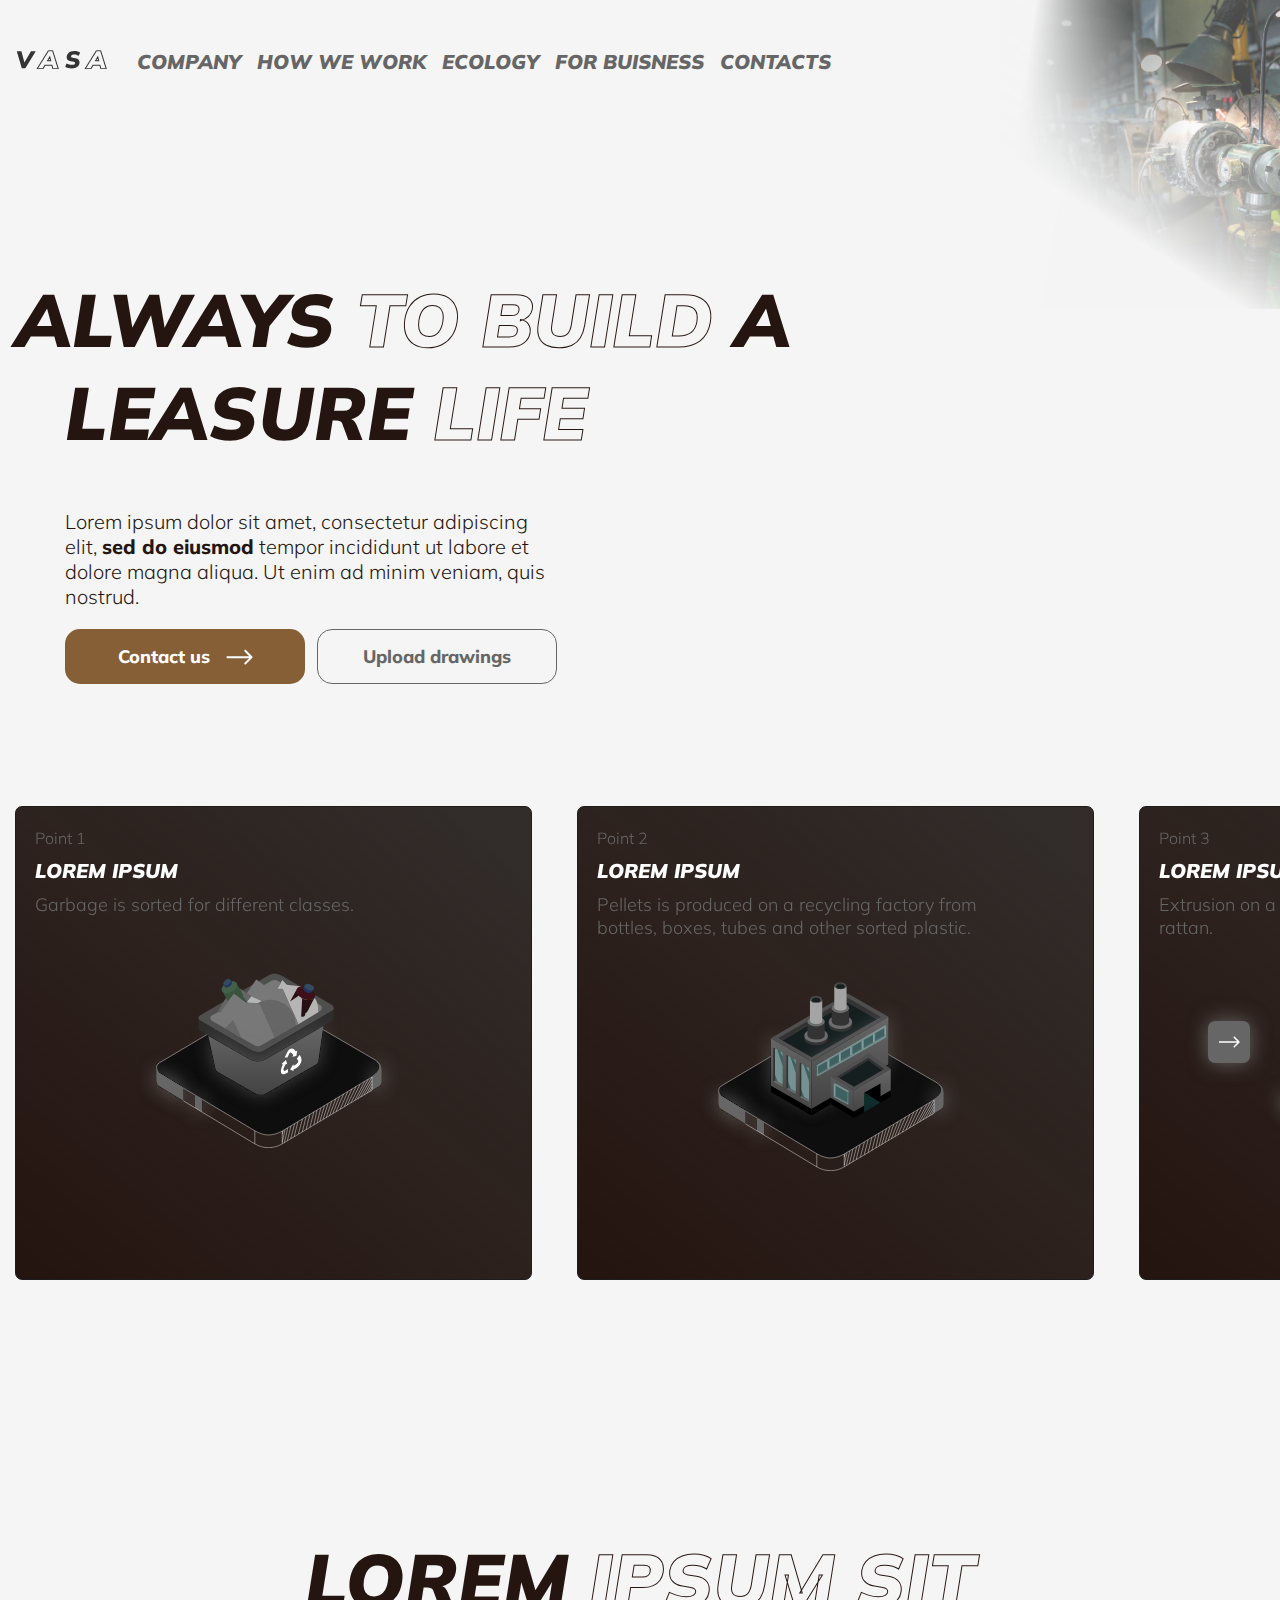
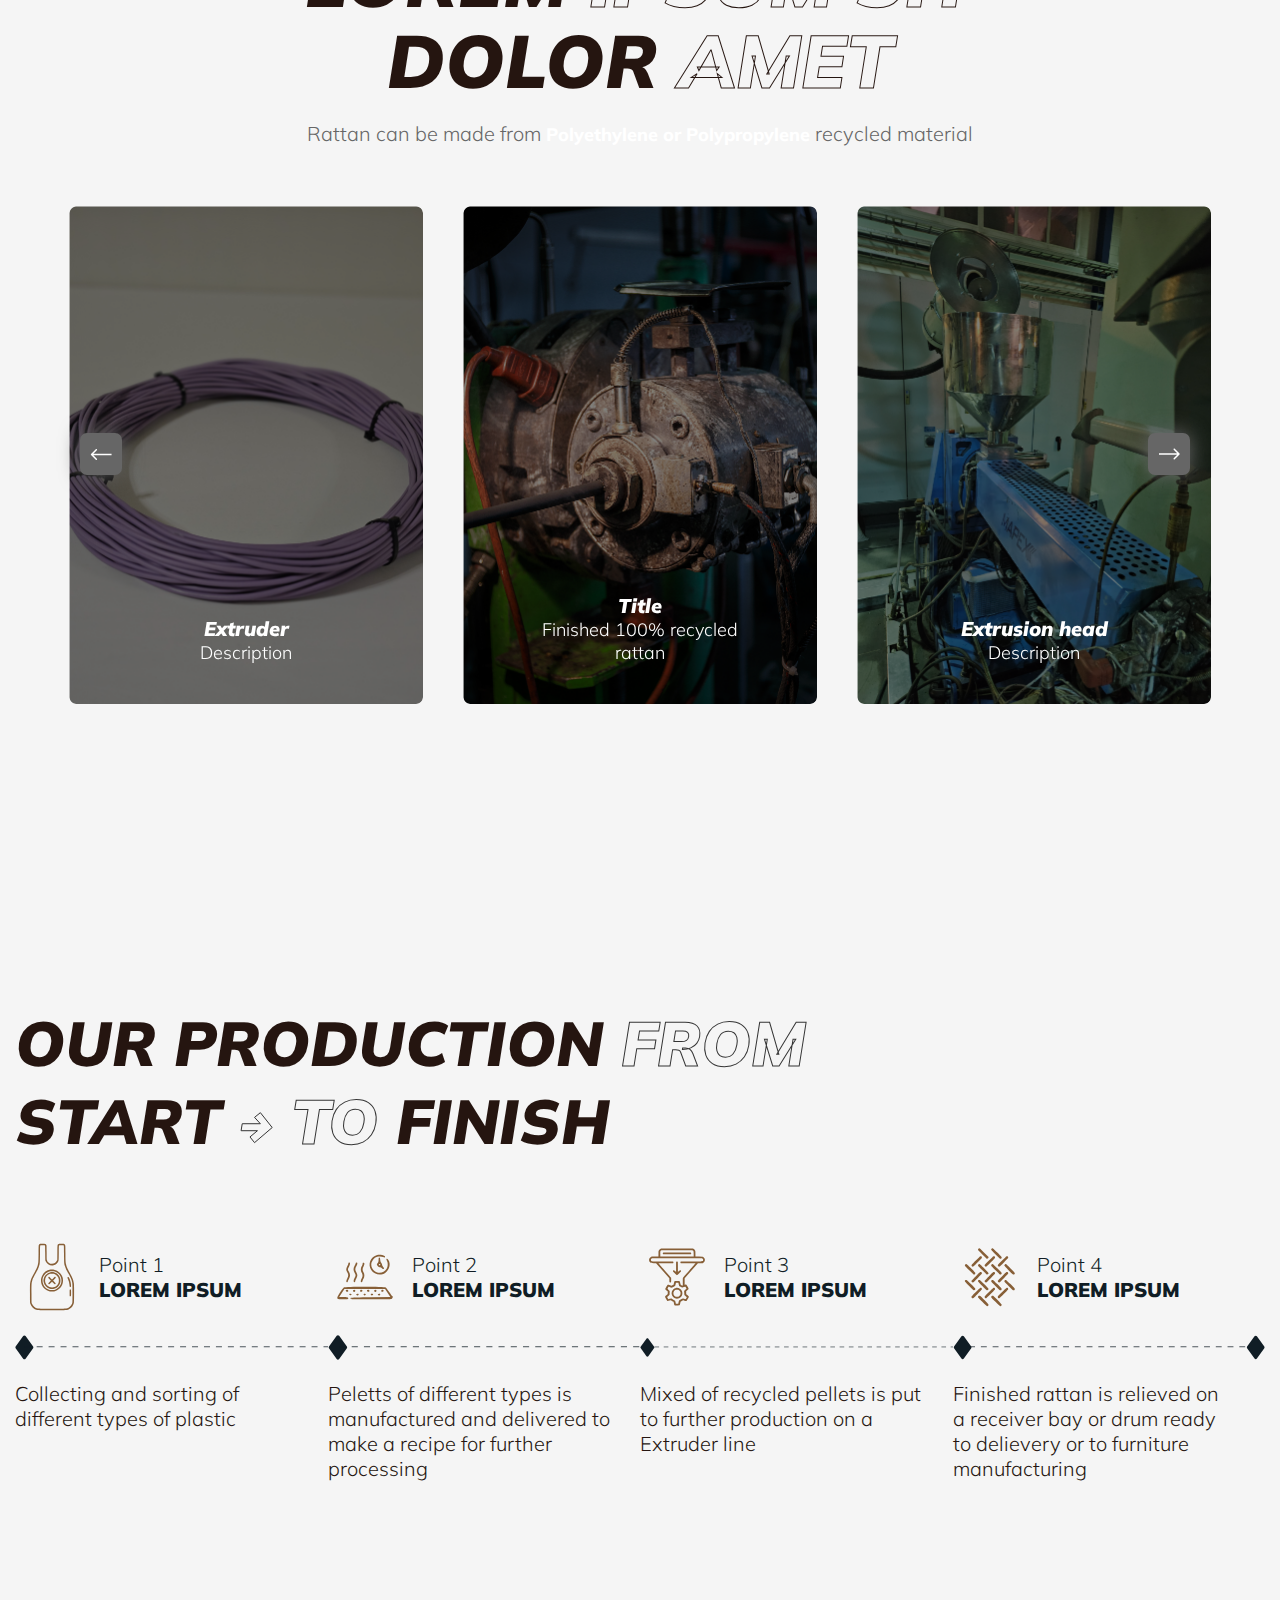
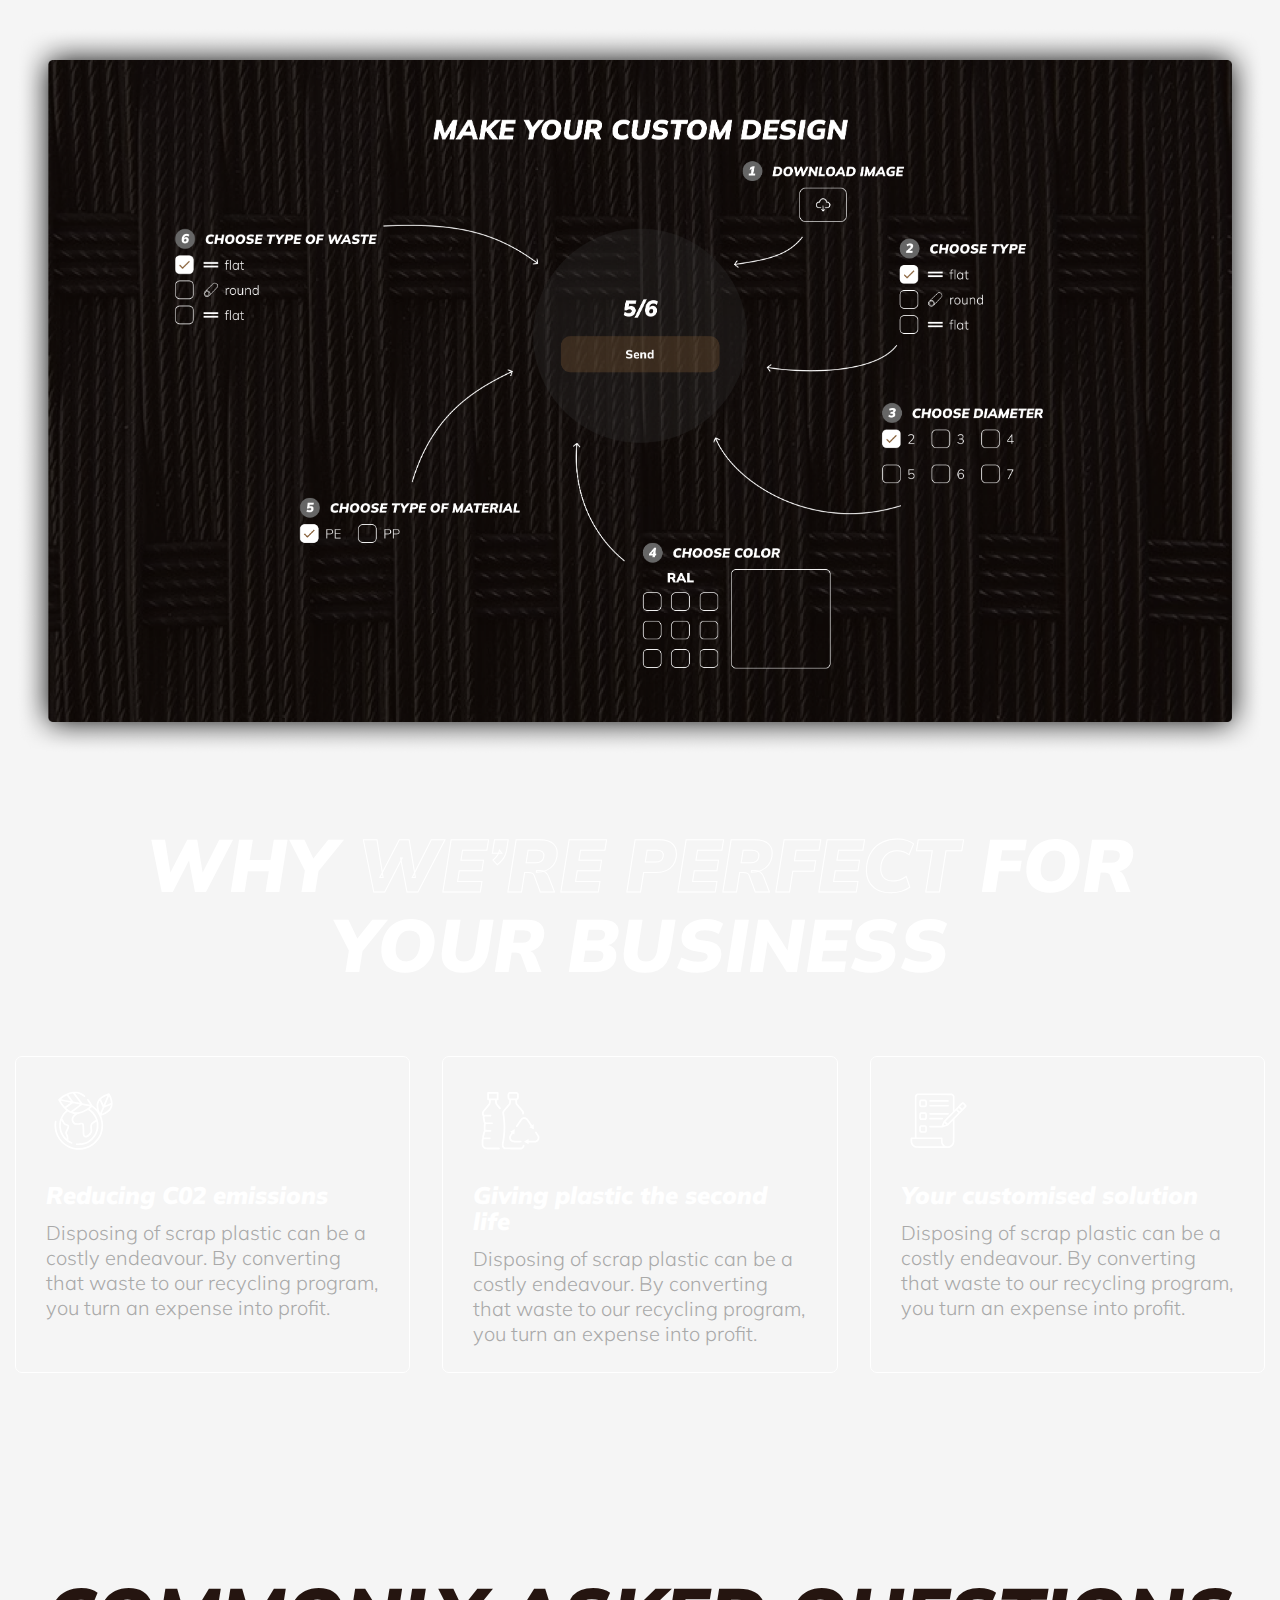
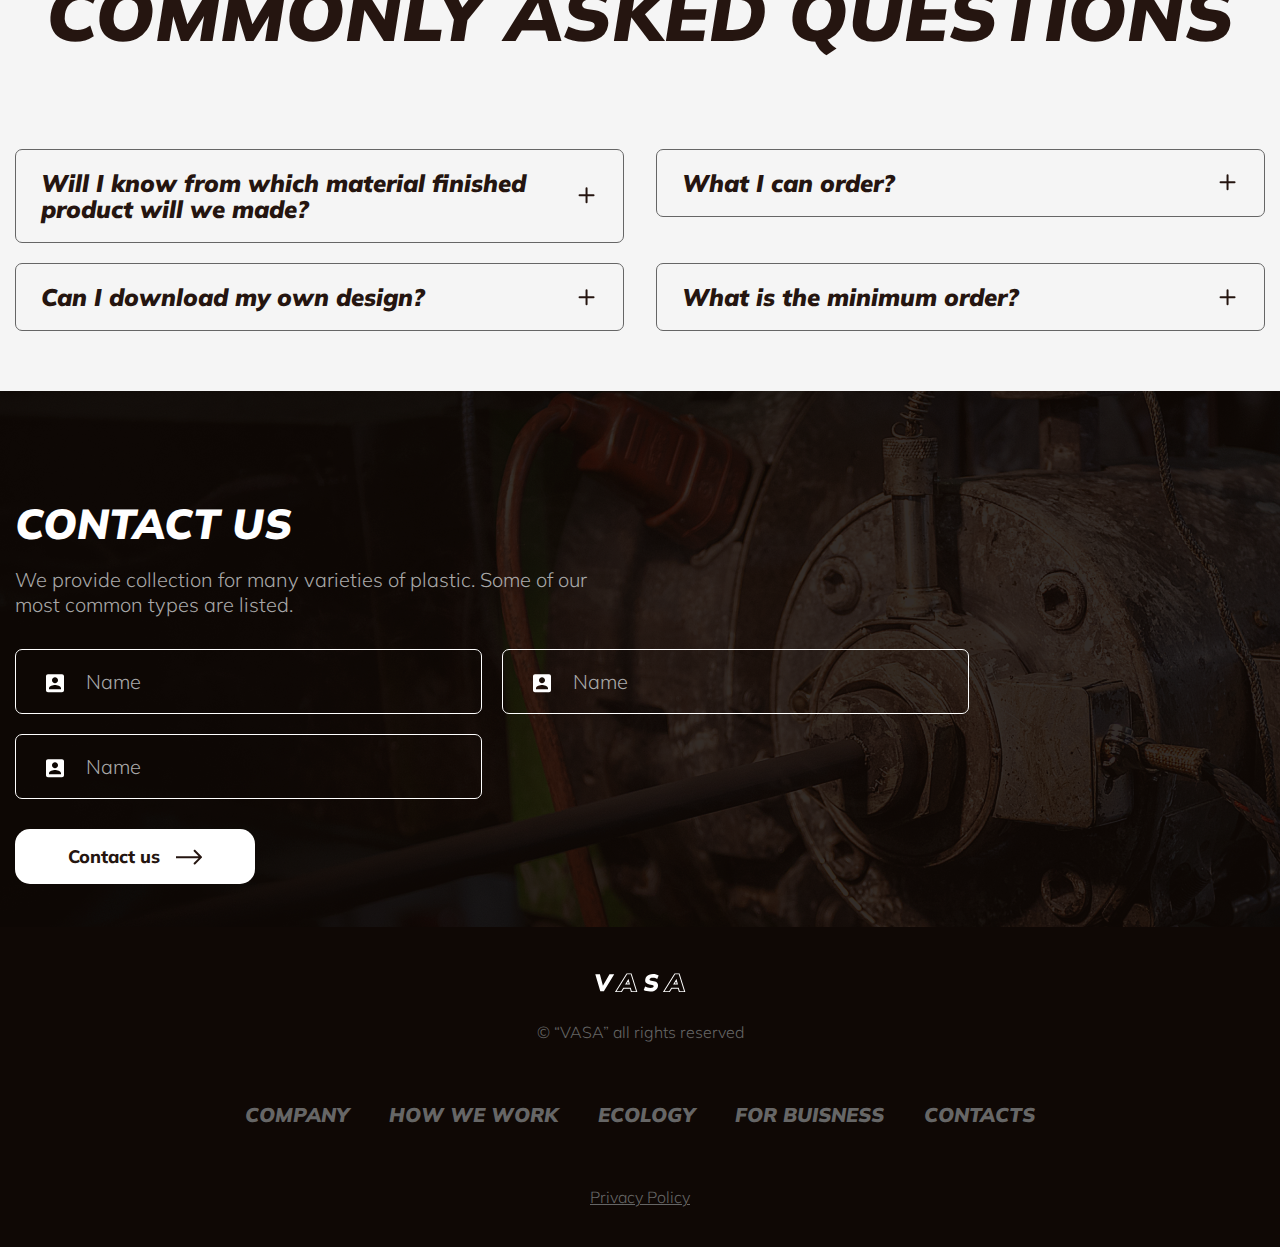
==== index.html @ 39ec39ea "fix text" ====
<!DOCTYPE html>
<html lang="en">
<head>
    <meta charset="UTF-8">
    <meta name="viewport" content="width=device-width, initial-scale=1.0">

    <link rel="stylesheet" href="css/swiper-bundle.min.css">
    <link rel="stylesheet" href="css/style.css">

    <title>VASA</title>
</head>
<body>
    <div class="wrapper">
        
        <header class="header">
            <div class="container">
                <div class="header__inner">
                    <a href="#" class="logo"><img src="img/logoheader.svg" alt="logo" class="logoimg"></a>
                    <nav class="nav">
                        <a href="#company" class="header__link italic__text grey__text">COMPANY</a>
                        <a href="#how-we-work" class="header__link italic__text grey__text">HOW WE WORK</a>
                        <a href="#ecology" class="header__link italic__text grey__text">ECOLOGY</a>
                        <a href="#business" class="header__link italic__text grey__text">FOR BUISNESS</a>
                        <a href="#contacts" class="header__link italic__text grey__text">CONTACTS</a>
                    </nav>
                    <div class="burger-button">
                        <svg width="24px" height="24px" viewBox="0 0 24 24" fill="none" xmlns="http://www.w3.org/2000/svg">
                            <path d="M3 6.00092H21M3 12.0009H21M3 18.0009H21" stroke="#292929" stroke-width="2.5" stroke-linecap="round" stroke-linejoin="round"/>
                        </svg>
                        <svg xmlns="http://www.w3.org/2000/svg"  viewBox="0 0 50 50" width="24px" height="24px">
                            <path d="M 7.71875 6.28125 L 6.28125 7.71875 L 23.5625 25 L 6.28125 42.28125 L 7.71875 43.71875 L 25 26.4375 L 42.28125 43.71875 L 43.71875 42.28125 L 26.4375 25 L 43.71875 7.71875 L 42.28125 6.28125 L 25 23.5625 Z"/>
                        </svg>
                    </div>
                </div>
            </div>
        </header>

        <div class="container">
            <div class="page-up__button hide">
                <button class="small__button_grey small__button_white"><svg width="12" height="22" viewBox="0 0 12 22" fill="none" xmlns="http://www.w3.org/2000/svg">
                    <path d="M6.07818 0.756779C5.78529 0.463886 5.31041 0.463886 5.01752 0.756779L0.244549 5.52975C-0.0483442 5.82264 -0.0483442 6.29752 0.244549 6.59041C0.537443 6.8833 1.01232 6.8833 1.30521 6.59041L5.54785 2.34777L9.79049 6.59041C10.0834 6.8833 10.5583 6.8833 10.8512 6.59041C11.144 6.29752 11.144 5.82264 10.8512 5.52975L6.07818 0.756779ZM6.29785 21.2871L6.29785 1.28711L4.79785 1.28711L4.79785 21.2871L6.29785 21.2871Z" fill="#343434"/>
                    </svg>
                </button>
            </div>
        </div>

        <main class="main">


            <section class="main__screen">
                <div class="container">
                    <div class="main__screen_inner">
                        <h1 class="main__title_h1 main__screen_title">
                            ALWAYS <span class="span__titlebrown">TO BUILD</span> A LEASURE <span class="span__titlebrown">LIFE</span>
                        </h1>
                        <div class="main__description">
                            <p class="medium__text">Lorem ipsum dolor sit amet, consectetur adipiscing elit, <span class="mediumbold__text">sed do eiusmod</span> tempor incididunt ut labore et dolore magna aliqua. Ut enim ad minim veniam, quis nostrud.</p>
                            <div class="main__buttons">
                                <button class="button smallbold__text white__text">Contact us
                                    <svg class="button__img" width="27" height="16" viewBox="0 0 27 16" fill="none" xmlns="http://www.w3.org/2000/svg">
                                        <path d="M26.3175 8.86531C26.708 8.47479 26.708 7.84162 26.3175 7.4511L19.9535 1.08714C19.563 0.696611 18.9298 0.696611 18.5393 1.08714C18.1488 1.47766 18.1488 2.11082 18.5393 2.50135L24.1961 8.1582L18.5393 13.8151C18.1488 14.2056 18.1488 14.8387 18.5393 15.2293C18.9298 15.6198 19.563 15.6198 19.9535 15.2293L26.3175 8.86531ZM0.610352 9.1582H25.6104V7.1582H0.610352V9.1582Z" fill="white"/>
                                    </svg>
                                </button>
                                <button class="stroke__button smallbold__text grey__text">Upload drawings</button>
                            </div>
                        </div>
                        
                    </div>
                </div>
            </section>

            <section class="scroll__block">
                <a name="company"></a>
                <div class="swiper" id="mainCardsSwiper">
                    <div class="swiper-wrapper">
                        <div class="swiper-slide scroll__card">
                            <div class="scroll__card_text">
                                <p class="description grey__text">Point 1</p>
                                <p class="italic__text white__text">LOREM IPSUM</p>
                                <p class="small__text grey__text"><span class="smallbold__text white__text"></span>Garbage is sorted for different classes.</p>
                            </div>
                            <img src="img/card1.svg" alt="Point" class="card__img">
                        </div>
                        <div class="swiper-slide scroll__card">
                            <div class="scroll__card_text">
                                <p class="description grey__text">Point 2</p>
                                <p class="italic__text white__text">LOREM IPSUM</p>
                                <p class="small__text grey__text">Pellets is produced on a recycling factory from bottles, boxes, tubes and other sorted plastic.<span class="smallbold__text white__text"></span> </p>
                            </div>
                            <img src="img/card2.svg" alt="Point" class="card__img">
                        </div>
                        <div class="swiper-slide scroll__card">
                            <div class="scroll__card_text">
                                <p class="description grey__text">Point 3</p>
                                <p class="italic__text white__text">LOREM IPSUM</p>
                                <p class="small__text grey__text">Extrusion on a temperature 200 C is made to get  rattan.<span class="smallbold__text white__text"></span></p>
                            </div>
                            <img src="img/card3.svg" alt="Point" class="card__img">
                            <a href="#" class="card__link smallbold__text white__text mt-20">Lorem ipsum <svg width="21" height="19" viewBox="0 0 21 19" fill="none" xmlns="http://www.w3.org/2000/svg">
                                <path d="M0 1.82336H9.92322C16.2301 1.82336 16.2301 4.37358 16.2301 8.13029V17.1765M16.2301 17.1765L12.6853 13.6317M16.2301 17.1765L19.775 13.6317" stroke="#666666" stroke-width="2"/>
                                </svg>
                            </a>
                        </div>
                        <div class="swiper-slide scroll__card">
                            <div class="scroll__card_text">
                                <p class="description grey__text">Point 4</p>
                                <p class="italic__text white__text">LOREM IPSUM</p>
                                <p class="small__text grey__text">Furniture is made from recycled rattan.<span class="smallbold__text white__text"></span> </p>
                            </div>
                            <img src="img/card4.svg" alt="Point" class="card__img">
                        </div>
                    </div>
                    <div class="swiper-button-prev small__button_grey"></div>
                    <div class="swiper-button-next small__button_grey"></div>
                </div>
                    <!-- <div class="scroll__block_inner">
                        <button class="small__button_grey"><svg width="21" height="12" viewBox="0 0 21 12" fill="none" xmlns="http://www.w3.org/2000/svg">
                            <path d="M20.5303 6.53033C20.8232 6.23744 20.8232 5.76256 20.5303 5.46967L15.7574 0.696699C15.4645 0.403806 14.9896 0.403806 14.6967 0.696699C14.4038 0.989593 14.4038 1.46447 14.6967 1.75736L18.9393 6L14.6967 10.2426C14.4038 10.5355 14.4038 11.0104 14.6967 11.3033C14.9896 11.5962 15.4645 11.5962 15.7574 11.3033L20.5303 6.53033ZM0 6.75L20 6.75L20 5.25L0 5.25L0 6.75Z" fill="white"/>
                            </svg>
                        </button>
                    </div> -->
            </section>

            <section class="swiper__block">
                <div class="container">
                    <div class="swiper__inner">
                        <div class="swiper__text_wrapper">
                            <h3 class="main__title swiper__title text__center">LOREM <span class="span__titlebrown">IPSUM SIT</span> DOLOR <span class="span__titlebrown">AMET</span></h3>
                            <p class="medium__text grey__text swiper__desc text__center mt-20">Rattan can be made from <span class="smallbold__text white__text">Polyethylene or Polypropylene</span> recycled material</p>
                        </div>
                        <div class="swiper swiper__cards_wrapper" id="mainLoopSwiper">
                            <div class="swiper-wrapper">
                                <div class="swiper-slide swiper__card">
                                    <div class="swiper__card_text text__center">
                                        <p class="italic__text white__text">Extrusion head</p>
                                        <p class="small__text white__text">Description</p>
                                    </div>
                                    <img src="img/swipercard1.png" alt="Image" class="swiper__img">
                                </div>
                                <div class="swiper-slide swiper__card">
                                    <div class="swiper__card_text text__center">
                                        <p class="italic__text white__text">Extruder</p>
                                        <p class="small__text white__text">Description</p>
                                    </div>
                                    <img src="img/swipercard2.png" alt="Image" class="swiper__img">
                                </div>
                                <div class="swiper-slide swiper__card">
                                    <div class="swiper__card_text text__center">
                                        <p class="italic__text white__text">Title</p>
                                        <p class="small__text white__text">Finished 100% recycled rattan</p>
                                    </div>
                                    <img src="img/swipercard3.png" alt="Image" class="swiper__img">
                                </div>
                                <div class="swiper-slide swiper__card">
                                    <div class="swiper__card_text text__center">
                                        <p class="italic__text white__text">Extrusion head</p>
                                        <p class="small__text white__text">Description</p>
                                    </div>
                                    <img src="img/swipercard1.png" alt="Image" class="swiper__img">
                                </div>
                                <div class="swiper-slide swiper__card">
                                    <div class="swiper__card_text text__center">
                                        <p class="italic__text white__text">Extruder</p>
                                        <p class="small__text white__text">Description</p>
                                    </div>
                                    <img src="img/swipercard2.png" alt="Image" class="swiper__img">
                                </div>
                                <div class="swiper-slide swiper__card">
                                    <div class="swiper__card_text text__center">
                                        <p class="italic__text white__text">Title</p>
                                        <p class="small__text white__text">Finished 100% recycled rattan</p>
                                    </div>
                                    <img src="img/swipercard3.png" alt="Image" class="swiper__img">
                                </div>
                            </div>
                            <div class="swiper-button-prev small__button_grey"></div>
                            <div class="swiper-button-next small__button_grey"></div>
                        </div>
                    </div>
                </div>
            </section>

            <section class="steps__block">
                <a name="how-we-work"></a>
                <div class="container">
                    <div class="steps__inner">
                        <h2 class="title">OUR PRODUCTION <span class="span__titleblack">FROM</span> START <span class="span__titleblack"><svg width="33" height="33" viewBox="0 0 33 33" fill="none" xmlns="http://www.w3.org/2000/svg">
                            <path d="M1.08301 19.7143L2.22583 12.7309H20.3828L14.5421 6.38231L20.3828 1.68433L32.1911 16.54L14.5421 31.6497L9.97109 25.9359L17.4624 19.7143H1.08301Z" stroke="#343434"/>
                            </svg> TO
                        </span> FINISH</h2>
                        <div class="steps__items mt-80">
                            <div class="step__item">
                                <div class="step__text_wrapper">
                                    <svg width="74" height="74" viewBox="0 0 74 74" fill="none" xmlns="http://www.w3.org/2000/svg">
                                        <path fill-rule="evenodd" clip-rule="evenodd" d="M24.7463 3.99784C24.4855 4.12647 24.1277 4.43389 23.9514 4.68104C23.6317 5.12938 23.6306 5.15265 23.5459 13.5133C23.4544 22.54 23.4323 22.8271 22.6057 25.6918C22.0835 27.5021 21.3512 29.0856 19.3925 32.6405C16.4804 37.9251 15.9691 39.1179 15.2928 42.2028C14.9646 43.7 14.9601 43.8466 14.9595 53.1149C14.959 61.827 14.9783 62.5725 15.2249 63.3766C16.2399 66.6871 18.9155 69.2624 22.126 70.0191C23.4954 70.3419 50.4827 70.3471 51.8494 70.0249C55.3565 69.1979 58.2332 66.1998 58.8991 62.6774C59.2055 61.0569 59.2061 45.9053 58.8998 43.6046C58.4241 40.0309 57.7719 38.3526 54.7033 32.8083C52.2076 28.2987 51.6713 27.0595 51.045 24.3532C50.5361 22.155 50.4414 20.3362 50.4414 12.7611C50.4414 4.6965 50.4544 4.81849 49.5203 4.15206C49.1019 3.85374 48.8832 3.82643 46.5753 3.78437C44.2427 3.74173 44.0465 3.75893 43.5272 4.05088C42.3842 4.69318 42.4289 4.37088 42.3476 12.5774L42.2754 19.8795L41.8022 20.8404C40.8487 22.7765 39.1152 23.8702 37 23.8702C34.5331 23.8702 32.4944 22.3001 31.8583 19.9109C31.6983 19.3098 31.6554 17.7126 31.6541 12.3045C31.6523 5.60142 31.646 5.44763 31.3462 4.91431C30.7799 3.90679 30.2916 3.75705 27.5858 3.76081C25.7039 3.76341 25.1239 3.81183 24.7463 3.99784ZM25.3567 5.40774C25.0861 5.60561 25.0731 5.91736 24.9928 14.188C24.9003 23.694 24.906 23.6301 23.8348 26.8513C23.1672 28.8585 22.8077 29.6079 20.5895 33.6171C18.3539 37.6574 17.974 38.4513 17.3611 40.3648C16.519 42.9934 16.4605 43.9148 16.5085 53.7653C16.5516 62.6015 16.5537 62.659 16.8796 63.5212C17.8614 66.118 20.0654 68.0126 22.7637 68.5792C24.2689 68.8951 49.731 68.8951 51.2363 68.5792C53.9346 68.0126 56.1385 66.118 57.1203 63.5212C57.4462 62.659 57.4484 62.6015 57.4915 53.7653C57.5395 43.9148 57.4809 42.9934 56.6389 40.3648C56.0259 38.4513 55.6461 37.6574 53.4105 33.6171C51.1922 29.6079 50.8328 28.8585 50.1652 26.8513C49.0939 23.6301 49.0997 23.694 49.0072 14.188C48.9268 5.91736 48.9138 5.60561 48.6433 5.40774C48.2423 5.11492 44.5467 5.11492 44.1458 5.40774C43.8762 5.60488 43.8623 5.89973 43.7906 12.9595C43.724 19.526 43.689 20.3747 43.4613 20.9505C42.6195 23.0789 40.8502 24.6444 38.6342 25.2215C35.3538 26.076 31.8308 24.2173 30.5387 20.9505C30.3109 20.3747 30.276 19.526 30.2093 12.9595C30.1376 5.89973 30.1238 5.60488 29.8542 5.40774C29.4533 5.11492 25.7576 5.11492 25.3567 5.40774ZM35.4791 29.6175C31.7297 30.2171 28.5922 32.5536 27.0213 35.9157C26.2532 37.5597 25.9783 38.8063 25.9854 40.613C26.0045 45.4027 28.9007 49.4362 33.4935 51.0692C34.7012 51.4986 34.8634 51.5196 37 51.5223C39.1484 51.5249 39.2921 51.5066 40.5065 51.072C45.1147 49.4231 47.9903 45.4147 48.0094 40.613C48.017 38.7103 47.734 37.4677 46.9066 35.7712C45.4906 32.8681 42.9844 30.7847 39.8697 29.9215C38.6778 29.5913 36.5599 29.4446 35.4791 29.6175ZM35.1919 31.2113C30.8318 32.1489 27.7617 35.7031 27.5073 40.1071C27.4118 41.7617 27.7011 43.1778 28.4527 44.7321C29.4474 46.7895 30.9453 48.2584 33.0254 49.2163C34.4283 49.8625 35.4013 50.0719 37 50.0719C38.5986 50.0719 39.5716 49.8625 40.9746 49.2163C43.0567 48.2575 44.6 46.7185 45.6217 44.5825C47.6941 40.2496 46.0552 34.9353 41.8648 32.4005C40.4903 31.5692 39.16 31.1963 37.3613 31.1382C36.4869 31.1099 35.5106 31.1428 35.1919 31.2113ZM34.8447 32.382C30.5133 33.5163 27.7374 37.9803 28.6848 42.2881C29.3747 45.4245 31.661 47.8731 34.7597 48.794C35.9242 49.14 38.0757 49.14 39.2402 48.794C42.0951 47.9456 44.1989 45.8664 45.1783 42.9255C45.5905 41.6877 45.5552 39.4011 45.1024 38.0186C43.6961 33.7244 39.185 31.2454 34.8447 32.382ZM35.0488 33.8709C31.9845 34.884 30.0625 37.4869 30.0625 40.6239C30.0625 46.7129 37.5004 49.8531 41.8301 45.5922C45.3312 42.1464 44.3679 36.3994 39.9351 34.2878C38.8696 33.7802 38.7179 33.7483 37.2168 33.7151C36.1949 33.6924 35.4204 33.748 35.0488 33.8709ZM33.4672 37.1764C33.3435 37.3531 33.2422 37.5895 33.2422 37.7017C33.2422 37.814 33.8395 38.5149 34.5695 39.2594L35.8969 40.613L34.5695 41.9665C33.8395 42.711 33.2422 43.4264 33.2422 43.5563C33.2422 43.8614 33.7515 44.3708 34.0566 44.3708C34.1865 44.3708 34.902 43.7734 35.6464 43.0434L37 41.716L38.3535 43.0434C39.098 43.7734 39.8134 44.3708 39.9434 44.3708C40.0733 44.3708 40.3097 44.2407 40.4687 44.0817C40.6277 43.9227 40.7578 43.6863 40.7578 43.5563C40.7578 43.4264 40.1604 42.711 39.4304 41.9665L38.103 40.613L39.4304 39.2594C40.1604 38.5149 40.7578 37.814 40.7578 37.7017C40.7578 37.3424 40.318 36.8551 39.9935 36.8551C39.7903 36.8551 39.206 37.3265 38.3396 38.1892L37 39.5232L35.6603 38.1892C34.241 36.7758 33.8683 36.6037 33.4672 37.1764ZM52.6105 37.2152C52.3664 37.5091 52.4817 38.0146 53.1193 39.4441C53.8827 41.1565 54.3202 42.8632 54.5118 44.8766C54.6026 45.8305 54.74 46.6924 54.8171 46.7917C54.9954 47.0216 55.6775 47.0261 55.9047 46.7989C56.3264 46.3771 55.9612 42.9479 55.2554 40.7024C54.8177 39.3101 54.0459 37.5896 53.7068 37.2506C53.3989 36.9427 52.8512 36.9251 52.6105 37.2152ZM54.8857 49.5855C54.6571 49.7186 54.6328 50.035 54.6328 52.8764C54.6328 56.2388 54.6594 56.3669 55.3555 56.3669C56.0517 56.3669 56.0781 56.2388 56.0781 52.8743C56.0781 49.9121 56.0618 49.7199 55.7986 49.579C55.4523 49.3937 55.2122 49.3954 54.8857 49.5855Z" fill="#875F37"/>
                                    </svg>
                                    <div class="row__text_wrapper">
                                        <p class="medium__text black__text">Point 1</p>
                                        <p class="italic__text black__text">LOREM IPSUM</p>
                                    </div>
                                </div>
                                <img src="img/step1.svg" class="step__svg">
                                <p class="medium__text">Collecting and sorting of different types of plastic</p> 
                            </div>
                            <div class="step__item">
                                <div class="step__text_wrapper">
                                    <svg width="74" height="74" viewBox="0 0 74 74" fill="none" xmlns="http://www.w3.org/2000/svg">
                                        <path fill-rule="evenodd" clip-rule="evenodd" d="M49.1458 14.9835C42.4546 16.7791 39.5283 24.2207 43.2227 30.0457C45.5279 33.6809 50.1595 35.4086 54.4794 34.2459C58.7089 33.1069 62.2391 27.5927 61.576 23.1604C61.2545 21.0091 59.9279 18.6853 59.0219 18.6853C58.1881 18.6853 58.1946 19.2589 59.0461 20.9062C60.1224 22.9875 59.9279 26.5877 58.6177 28.8229C54.3436 36.1162 43.2594 32.8424 43.2409 24.2812C43.237 22.4874 45.2474 18.9944 46.9452 17.8454C48.9306 16.5024 52.7344 16.1454 54.9959 17.0903C55.8604 17.4517 56.6808 17.6341 56.8187 17.4957C58.5391 15.7754 52.979 13.9548 49.1458 14.9835ZM50.8839 17.6678C50.7201 17.8312 50.5865 18.9049 50.5865 20.0542C50.5865 21.5671 50.3479 22.3819 49.722 23.0078C49.2465 23.4833 48.8575 24.1727 48.8575 24.5401C48.8575 25.5965 50.9544 27.4479 51.8777 27.2067C52.3752 27.0766 53.062 27.393 53.6577 28.0271C54.1911 28.5946 54.874 29.0593 55.1749 29.0593C56.2741 29.0593 56.2728 28.0962 55.1723 26.9473C54.5351 26.2825 54.0445 25.2706 54.0445 24.6218C54.0445 23.9903 53.668 23.1228 53.2077 22.6944C52.6518 22.1762 52.3255 21.2032 52.2351 19.7936C52.1085 17.8122 51.5764 16.9753 50.8839 17.6678ZM20.329 23.4171C20.329 23.8801 19.8427 25.1734 19.2484 26.2912C17.8937 28.8393 17.8911 30.1162 19.2372 32.3012C20.597 34.5091 20.5957 35.8603 19.2311 38.427C18.0709 40.609 17.9724 42.2429 19.0011 42.2429C19.3405 42.2429 19.7498 41.7566 19.9106 41.1623C20.071 40.568 20.6195 39.4009 21.1287 38.5688C22.3744 36.5333 22.3148 34.0583 20.9662 31.8689C19.6314 29.7021 19.6314 28.8488 20.9662 26.6819C22.3117 24.4969 22.4181 22.5756 21.1935 22.5756C20.6251 22.5756 20.329 22.8639 20.329 23.4171ZM27.6751 23.332C27.6738 23.7478 27.1936 24.8665 26.6079 25.8174C25.2026 28.0988 25.1949 30.4762 26.5854 32.7334C27.937 34.928 27.9349 35.6762 26.5694 38.006C25.3777 40.0393 25.2774 42.2429 26.3762 42.2429C26.7306 42.2429 27.1201 41.7566 27.2424 41.1623C27.3643 40.568 27.9012 39.2626 28.4354 38.2619C29.6777 35.9334 29.6578 34.848 28.3256 32.3427C26.9783 29.8088 26.9809 28.4511 28.3369 26.2497C29.6639 24.0953 29.7486 22.5756 28.5418 22.5756C28.0075 22.5756 27.6764 22.8643 27.6751 23.332ZM34.8963 22.8487C34.7299 23.0156 34.5933 23.4975 34.5933 23.9198C34.5933 24.3417 34.1813 25.3856 33.6782 26.2384C32.5206 28.2 32.5301 30.7944 33.702 32.6898C34.7584 34.3993 34.8496 36.4789 33.9298 37.8824C32.904 39.448 32.4446 41.4342 32.9831 41.9728C33.5563 42.5459 34.5933 41.8137 34.5933 40.8364C34.5933 40.4772 34.9944 39.5349 35.4846 38.7413C36.6564 36.8459 36.6659 34.2515 35.5083 32.2899C34.3741 30.3673 34.3439 28.3932 35.4219 26.6253C36.5246 24.8168 36.7476 22.8487 35.8688 22.6767C35.5006 22.6045 35.0631 22.6819 34.8963 22.8487ZM50.8329 24.2557C50.5385 24.7316 51.6403 25.7003 52.0311 25.3095C52.1876 25.1531 52.3155 24.7658 52.3155 24.4485C52.3155 23.8049 51.2012 23.6596 50.8329 24.2557ZM15.761 47.391C14.6683 48.1565 9.09052 56.805 9.09052 57.7339C9.09052 58.9027 10.5995 59.3168 14.8619 59.3168C19.3145 59.3168 20.329 59.1093 20.329 58.1981C20.329 57.4218 19.1589 57.1793 14.7763 57.0479L11.1688 56.9394L13.796 52.9411L16.4228 48.9428H36.7545H57.0863L59.7118 52.9411L62.3377 56.9394L42.6655 57.1556C31.8463 57.2744 22.8564 57.5091 22.6887 57.6773C22.521 57.8454 22.4985 58.2829 22.6394 58.6498C22.865 59.2377 25.2696 59.3168 42.9124 59.3168C60.3299 59.3168 63.0543 59.2295 63.8899 58.6438C64.7518 58.0404 65.3427 55.9362 64.505 56.4536C64.3152 56.5712 62.916 54.7194 61.3962 52.339C59.8764 49.9586 58.2382 47.7342 57.7554 47.3962C56.4573 46.4868 17.0586 46.482 15.761 47.391ZM18.2758 50.0935C17.423 50.4375 17.6456 51.4494 18.6437 51.7663C19.7278 52.1103 20.5464 51.4295 20.1838 50.4846C19.9244 49.809 19.299 49.6807 18.2758 50.0935ZM25.1806 50.3156C24.5996 50.8966 25.2376 51.9686 26.1644 51.9686C27.0911 51.9686 27.7291 50.8966 27.1482 50.3156C26.8685 50.036 26.4259 49.8073 26.1644 49.8073C25.9029 49.8073 25.4603 50.036 25.1806 50.3156ZM32.145 50.4846C31.7823 51.4295 32.601 52.1103 33.6851 51.7663C34.7545 51.4269 34.8846 50.444 33.9094 50.0697C32.8366 49.6577 32.4251 49.7546 32.145 50.4846ZM39.4561 50.0935C38.6033 50.4375 38.8259 51.4494 39.8239 51.7663C40.908 52.1103 41.7267 51.4295 41.364 50.4846C41.1047 49.809 40.4792 49.6807 39.4561 50.0935ZM46.3608 50.3156C45.7799 50.8966 46.4179 51.9686 47.3446 51.9686C48.2714 51.9686 48.9094 50.8966 48.3284 50.3156C48.0488 50.036 47.6062 49.8073 47.3446 49.8073C47.0831 49.8073 46.6405 50.036 46.3608 50.3156ZM53.3253 50.4846C52.9626 51.4295 53.7813 52.1103 54.8654 51.7663C55.9347 51.4269 56.0649 50.444 55.0897 50.0697C54.0169 49.6577 53.6054 49.7546 53.3253 50.4846ZM21.2696 54.4216C21.3681 54.9329 21.7995 55.2104 22.4963 55.2104C24.0343 55.2104 23.9011 53.9513 22.3442 53.7732C21.3526 53.6595 21.1468 53.784 21.2696 54.4216ZM28.3023 54.1674C28.1428 54.4259 28.2076 54.8331 28.4471 55.0725C29.0855 55.711 30.4545 55.3185 30.6218 54.4492C30.7281 53.896 30.4791 53.6976 29.6794 53.6976C29.0816 53.6976 28.4622 53.9089 28.3023 54.1674ZM35.6657 54.1428C35.498 54.4147 35.5559 54.8331 35.7954 55.0725C36.4096 55.6868 37.8351 55.3258 37.8351 54.556C37.8351 53.7788 36.0958 53.4477 35.6657 54.1428ZM42.806 54.5621C42.806 55.3129 43.0269 55.4585 43.9947 55.347C44.7023 55.2658 45.1834 54.9481 45.1834 54.5621C45.1834 54.1761 44.7023 53.8584 43.9947 53.7771C43.0269 53.6656 42.806 53.8112 42.806 54.5621ZM49.9148 54.1674C49.7553 54.4259 49.8201 54.8331 50.0596 55.0725C50.698 55.711 52.067 55.3185 52.2343 54.4492C52.3406 53.896 52.0916 53.6976 51.292 53.6976C50.6942 53.6976 50.0747 53.9089 49.9148 54.1674ZM9.15881 57.5878C9.15881 58.1821 9.25693 58.4255 9.37666 58.1281C9.49683 57.8312 9.49683 57.3449 9.37666 57.0475C9.25693 56.7505 9.15881 56.9935 9.15881 57.5878Z" fill="#875F37"/>
                                    </svg>                                        
                                    <div class="row__text_wrapper">
                                        <p class="medium__text black__text">Point 2</p>
                                        <p class="italic__text black__text">LOREM IPSUM</p>
                                    </div>
                                </div>
                                <img src="img/step2.svg" class="step__svg">
                                <p class="medium__text">Peletts of different types is manufactured and delivered to make a recipe for further processing</p> 
                            </div>
                            <div class="step__item">
                                <div class="step__text_wrapper">
                                    <svg width="74" height="74" viewBox="0 0 74 74" fill="none" xmlns="http://www.w3.org/2000/svg">
                                        <path fill-rule="evenodd" clip-rule="evenodd" d="M20.5319 8.71992C19.857 9.0247 19.1997 9.66383 18.8122 10.392C18.5064 10.9666 18.5033 10.9961 18.4654 13.7752L18.4272 16.5788L15.0452 16.6156C11.7691 16.6512 11.644 16.661 11.0511 16.9289C9.76858 17.5085 8.9712 18.8483 9.08261 20.2366C9.15263 21.1087 9.46449 21.7468 10.1025 22.3231C10.9442 23.0838 11.1676 23.1375 13.7477 23.2023L16.0643 23.2604L22.6899 30.738L29.3155 38.2156L29.3582 40.1101C29.3992 41.9364 29.4106 42.0124 29.6744 42.2258C30.024 42.5085 30.5164 42.5085 30.866 42.2257C31.1318 42.0108 31.1407 41.9462 31.1757 39.994C31.1956 38.8884 31.1688 37.8676 31.1161 37.7255C31.0636 37.5835 28.2042 34.3005 24.7618 30.4301C21.3196 26.5596 18.4857 23.35 18.4645 23.2978C18.4432 23.2454 21.7077 23.2025 25.7189 23.2025H33.0121L33.2642 22.9342C33.5991 22.5777 33.5919 22.0386 33.248 21.7155L32.9796 21.4635L22.5533 21.4633C12.856 21.4631 12.099 21.449 11.7293 21.2604C11.1521 20.9661 10.871 20.5243 10.871 19.912C10.871 19.3096 11.1154 18.8803 11.6404 18.5601C12.0047 18.3381 12.4351 18.3341 36.969 18.3338C58.4287 18.3334 61.983 18.3567 62.3265 18.5003C63.1253 18.834 63.4418 19.9557 62.9599 20.7459C62.5039 21.494 62.9961 21.4635 51.382 21.4635H40.8368L40.5966 21.769C40.4644 21.937 40.3563 22.1907 40.3563 22.333C40.3563 22.4752 40.4644 22.729 40.5966 22.897L40.8368 23.2025H48.1901C52.2344 23.2025 55.5433 23.2304 55.5433 23.2645C55.5433 23.2987 52.7204 26.5201 49.2701 30.4233C45.8199 34.3265 42.9506 37.6408 42.8939 37.7884C42.8372 37.936 42.7908 39.7433 42.7908 41.8045V45.5521L42.5135 45.6218C42.2621 45.6849 41.8644 45.5008 40.7334 44.7977C40.654 44.7483 40.4265 43.9774 40.2281 43.0848C39.7204 40.8007 39.9235 40.94 37.1027 40.94C35.097 40.94 34.7871 40.9648 34.5713 41.1429C34.3857 41.2959 34.233 41.7524 33.9498 43.0004L33.5742 44.655L32.9374 44.95C32.5872 45.1122 32.1365 45.3701 31.9358 45.5232L31.5709 45.8015L30.027 45.2837C28.3436 44.7191 27.8679 44.6595 27.5116 44.9687C27.1064 45.3203 25.2851 48.6228 25.2851 49.0059C25.2851 49.3009 25.4756 49.529 26.5241 50.489L27.763 51.6235L27.7367 52.803L27.7104 53.9824L27.2758 54.3881C27.0367 54.6113 26.4389 55.1629 25.9472 55.6138C24.7739 56.6899 24.7741 56.6981 26.0004 58.8289C26.5213 59.734 27.0522 60.592 27.1799 60.7354C27.506 61.1015 27.9672 61.0711 29.5225 60.5812L30.8403 60.1662L31.5697 60.6853C31.9708 60.9708 32.586 61.3447 32.9369 61.5162L33.5748 61.8279L33.9499 63.4591C34.1561 64.3563 34.4119 65.1865 34.5182 65.3039C34.6938 65.498 34.9253 65.5176 37.048 65.5176C38.7443 65.5176 39.4392 65.4776 39.5843 65.3715C39.7883 65.2223 39.9144 64.806 40.3531 62.8333C40.5821 61.8038 40.6293 61.7028 40.9423 61.5732C41.1294 61.4957 41.6521 61.1777 42.1039 60.8665C42.5557 60.5552 42.9863 60.3015 43.0609 60.3026C43.1355 60.3037 43.7704 60.4859 44.4718 60.7077C45.98 61.1845 46.3714 61.2098 46.6978 60.8513C47.0854 60.4259 48.9352 57.1257 48.9352 56.8598C48.9352 56.6145 48.4455 56.101 46.9775 54.8069L46.2371 54.1541L46.2092 52.7486L46.1812 51.3431L47.0071 50.5759C48.5621 49.1315 48.5874 49.1019 48.5874 48.7116C48.5874 48.4577 48.2611 47.7914 47.5268 46.5459C46.2674 44.41 46.2403 44.3907 44.9491 44.7148L44.6457 44.7909L44.6545 41.5032L44.6635 38.2156L51.2938 30.738L57.9242 23.2604L60.2408 23.2025C62.3426 23.1498 62.6014 23.1209 63.0344 22.8892C63.7669 22.4973 64.1603 22.1185 64.5188 21.4599C65.3909 19.8575 64.8276 17.9189 63.2141 16.9703L62.6731 16.6523L59.0503 16.6172L55.4274 16.5822V13.9262C55.4274 11.5352 55.4037 11.207 55.1904 10.637C54.8982 9.85559 54.2136 9.13078 53.4184 8.76049L52.8189 8.48145L36.9363 8.48284C21.2182 8.48423 21.0482 8.48666 20.5319 8.71992ZM21.1 10.4655C20.3303 10.9118 20.3001 11.0443 20.3001 13.9748V16.5944H37.0022H53.7043L53.6674 14.0149C53.6259 11.1182 53.5609 10.8608 52.7628 10.4341C52.3744 10.2265 51.7621 10.2182 36.9381 10.2208L21.5173 10.2234L21.1 10.4655ZM23.0192 12.8214C22.8627 12.9779 22.7346 13.216 22.7346 13.3506C22.7346 13.6279 22.9381 14.0597 23.1288 14.187C23.2955 14.2983 50.693 14.2983 50.8597 14.187C51.0504 14.0597 51.2538 13.6279 51.2538 13.3506C51.2538 13.216 51.1257 12.9779 50.9692 12.8214L50.6847 12.5367H36.9942H23.3037L23.0192 12.8214ZM36.3514 21.7481L36.0668 22.0326V27.0389V32.0453L35.084 31.1018C34.0032 30.064 33.7462 29.9717 33.2136 30.4299C32.99 30.6222 32.898 30.8117 32.898 31.0799C32.898 31.4148 33.112 31.6715 34.7504 33.3011C36.409 34.9506 36.6439 35.1434 36.9942 35.1434C37.3446 35.1434 37.5795 34.9506 39.2381 33.3011C40.8764 31.6715 41.0905 31.4148 41.0905 31.0799C41.0905 30.8117 40.9985 30.6222 40.7749 30.4299C40.2426 29.9721 39.9852 30.0642 38.9079 31.0984L37.9289 32.0384L37.8963 26.9725L37.8637 21.9066L37.59 21.685C37.2089 21.3765 36.6968 21.4026 36.3514 21.7481ZM35.9508 42.8436C35.9508 43.0618 35.338 45.6545 35.2456 45.8271C35.1805 45.949 34.6902 46.2504 34.1563 46.4971C33.6224 46.7438 32.9505 47.1073 32.6634 47.3049C32.3762 47.5025 32.005 47.6641 31.8384 47.6641C31.6718 47.6641 30.8812 47.4512 30.0815 47.191C29.2816 46.9308 28.6127 46.7351 28.595 46.7562C28.487 46.8847 27.4878 48.6868 27.4878 48.7531C27.4878 48.7977 27.9809 49.3143 28.5834 49.9011L29.6789 50.9681L29.6194 52.881L29.5596 54.7939L28.3593 55.9532L27.1588 57.1125L27.7595 58.172L28.36 59.2315L29.634 58.8246C31.4417 58.2473 31.3422 58.2527 31.8516 58.7036C32.6655 59.4239 33.1483 59.7364 34.0608 60.133C34.5572 60.3489 35.0276 60.6132 35.1061 60.7206C35.1845 60.8279 35.3903 61.5338 35.5634 62.2892L35.878 63.6627H37.0692H38.2606L38.3712 63.2279C38.432 62.9889 38.5716 62.3497 38.6812 61.8078C38.7908 61.2658 38.9507 60.7084 39.0365 60.569C39.1223 60.4297 39.5091 60.1736 39.8961 59.9999C40.2831 59.8261 41.0001 59.4054 41.4894 59.0649C42.0043 58.7065 42.5048 58.4457 42.678 58.4457C42.8425 58.4457 43.5193 58.6283 44.182 58.8515C44.8447 59.0747 45.4506 59.2573 45.5287 59.2573C45.6066 59.2573 45.9285 58.8077 46.2441 58.2582L46.8177 57.2591L45.7027 56.2589C45.0895 55.7088 44.5271 55.1809 44.4532 55.0856C44.3726 54.982 44.2958 54.2591 44.2622 53.288C44.2313 52.3947 44.1668 51.5122 44.1191 51.3269C44.0376 51.0111 44.1111 50.915 45.2923 49.7924L46.5525 48.5948L46.3332 48.2164C46.2127 48.0083 45.9421 47.5661 45.732 47.2339C45.3723 46.665 45.3311 46.6361 45.0268 46.7387C43.4418 47.273 42.0616 47.6444 41.8933 47.5818C41.7812 47.54 41.4286 47.3271 41.1098 47.1084C40.791 46.8899 40.2606 46.5911 39.9311 46.4446C39.6018 46.2982 39.2524 46.0561 39.1549 45.9068C39.0225 45.7039 38.3854 43.168 38.3854 42.8436C38.3854 42.8169 37.8376 42.7949 37.1681 42.7949C36.4986 42.7949 35.9508 42.8169 35.9508 42.8436ZM35.9508 47.8993C35.059 48.0846 33.8328 48.7684 33.1395 49.4673C31.0425 51.581 31.0595 54.927 33.1778 57.0453C35.3102 59.1777 38.6783 59.1777 40.8107 57.0453C43.1735 54.6825 42.8835 50.9065 40.184 48.8874C39.0372 48.0296 37.2885 47.6215 35.9508 47.8993ZM35.8772 49.7544C35.2512 49.9475 34.401 50.5975 34.0106 51.1818C33.5152 51.9228 33.3636 52.5322 33.4267 53.5264C33.5106 54.8476 34.1743 55.8469 35.4034 56.5028C35.8123 56.7211 36.0741 56.7641 36.9942 56.7644C37.997 56.7647 38.1508 56.7341 38.7122 56.4232C39.4009 56.0417 39.8791 55.5489 40.2683 54.8196C40.4867 54.4105 40.5295 54.1493 40.5295 53.2288C40.5295 52.3083 40.4867 52.0471 40.2683 51.638C39.8775 50.9057 39.399 50.4142 38.7136 50.0413C38.2053 49.7645 37.9372 49.7009 37.1695 49.6745C36.6587 49.6568 36.0771 49.6929 35.8772 49.7544Z" fill="#875F37"/>
                                    </svg>
                                    <div class="row__text_wrapper">
                                        <p class="medium__text black__text">Point 3</p>
                                        <p class="italic__text black__text">LOREM IPSUM</p>
                                    </div>
                                </div>
                                <img src="img/step3.svg" class="step__svg">
                                <p class="medium__text step__three_text">Mixed of recycled pellets is put to further production on a Extruder line</p> 
                            </div>
                            <div class="step__item">
                                <div class="step__text_wrapper">
                                    <svg width="74" height="74" viewBox="0 0 74 74" fill="none" xmlns="http://www.w3.org/2000/svg">
                                        <path fill-rule="evenodd" clip-rule="evenodd" d="M25.7294 8.42379C25.3151 8.63351 25.0091 9.16524 25.006 9.68092C25.0043 9.95972 25.9773 11.0131 29.3785 14.4143C33.2786 18.3142 33.8031 18.789 34.2124 18.789C34.8444 18.789 35.3983 18.2739 35.5083 17.584L35.5966 17.0295L31.2009 12.6338C26.5787 8.01173 26.565 8.00104 25.7294 8.42379ZM38.8627 8.45501C38.4167 8.69739 38.0894 9.39923 38.2068 9.86144C38.2528 10.0418 40.2301 12.1242 42.6008 14.4892C46.5017 18.3803 46.9567 18.789 47.3867 18.789C48.0406 18.789 48.707 18.1211 48.707 17.4658C48.707 17.0315 48.3059 16.5866 44.3323 12.6129C39.7033 7.98384 39.7141 7.99222 38.8627 8.45501ZM22.8025 20.49C18.7228 24.5695 18.5 24.82 18.5 25.3237C18.5 26.4607 19.675 27.0174 20.6253 26.3306C20.8474 26.1701 22.8015 24.2563 24.9677 22.0777C28.8746 18.1484 28.9062 18.1117 28.9062 17.5067C28.9062 16.694 28.4242 16.1874 27.6508 16.1874C27.1279 16.1874 26.9238 16.3685 22.8025 20.49ZM35.9549 20.49C32.0544 24.3903 31.6523 24.8369 31.6523 25.2689C31.6523 25.5311 31.7224 25.8767 31.8083 26.0368C32.0093 26.4126 32.726 26.7122 33.2182 26.6262C33.4854 26.5795 34.8995 25.2666 37.831 22.3436C42.05 18.1367 42.0586 18.127 42.0586 17.5126C42.0586 16.6936 41.579 16.1874 40.8032 16.1874C40.2803 16.1874 40.0762 16.3685 35.9549 20.49ZM49.1072 20.49C45.2067 24.3903 44.8047 24.8369 44.8047 25.2689C44.8047 25.9332 45.035 26.2948 45.6111 26.5356C46.0362 26.7132 46.1712 26.7138 46.5752 26.5396C46.8381 26.4263 48.8433 24.527 51.1279 22.2272C55.1819 18.1466 55.2109 18.113 55.2109 17.5071C55.2109 16.6939 54.729 16.1874 53.9555 16.1874C53.4326 16.1874 53.2285 16.3685 49.1072 20.49ZM12.635 24.1972C12.1079 24.4267 11.7767 25.1127 11.9154 25.6876C11.9792 25.9523 13.443 27.5191 16.2389 30.3154C20.2317 34.3088 20.4949 34.5429 20.9924 34.5429C21.7816 34.5429 22.3235 34.0187 22.3235 33.2551C22.3235 32.6678 22.2653 32.601 18.2076 28.5279C14.7977 25.1053 13.4957 23.9457 13.1208 23.9978C13.0984 24.0009 12.8799 24.0907 12.635 24.1972ZM25.7874 24.1972C25.2603 24.4267 24.929 25.1127 25.0678 25.6876C25.1315 25.9523 26.5953 27.5191 29.3913 30.3154C33.4384 34.3631 33.6414 34.5429 34.164 34.5429C34.5795 34.5429 34.8148 34.4378 35.15 34.1027C35.5299 33.7227 35.5785 33.5896 35.5042 33.132C35.4298 32.673 34.8693 32.0506 31.3312 28.4992C27.9455 25.1007 26.6478 23.9459 26.2731 23.9978C26.2507 24.0009 26.0322 24.0907 25.7874 24.1972ZM38.9276 24.2242C38.3908 24.4889 38.084 25.1235 38.2201 25.6876C38.2838 25.9523 39.7477 27.5191 42.5436 30.3154C46.5908 34.3631 46.7937 34.5429 47.3163 34.5429C48.0411 34.5429 48.707 33.9109 48.707 33.2229C48.707 32.7936 48.3059 32.3447 44.5517 28.5713C41.1116 25.1137 39.823 23.9634 39.4255 23.9954C39.4031 23.9972 39.1791 24.1002 38.9276 24.2242ZM52.2318 24.1374C51.815 24.3008 51.3086 24.9732 51.3086 25.363C51.3086 25.8956 51.9762 26.646 56.0362 30.6767C59.7417 34.3554 59.9569 34.5429 60.4724 34.5429C61.1938 34.5429 61.8593 33.909 61.8593 33.222C61.8593 32.7906 61.4573 32.345 57.5595 28.4568C54.8734 25.7774 53.1242 24.1394 52.8984 24.0926C52.6997 24.0514 52.3998 24.0715 52.2318 24.1374ZM27.0996 32.0823C26.9406 32.1498 24.9407 34.0831 22.6552 36.3787C18.5585 40.4937 18.5 40.5609 18.5 41.1481C18.5 41.6358 18.5806 41.8115 18.9447 42.1179C19.449 42.5423 19.7882 42.5827 20.35 42.2859C20.5646 42.1723 22.5776 40.2348 24.8232 37.9801C28.8471 33.9402 28.9062 33.8721 28.9062 33.2852C28.9062 32.3215 27.9837 31.7072 27.0996 32.0823ZM40.2519 32.0823C40.0929 32.1498 38.0931 34.0831 35.8076 36.3787C31.7108 40.4937 31.6523 40.5609 31.6523 41.1481C31.6523 41.6358 31.733 41.8115 32.097 42.1179C32.6013 42.5423 32.9405 42.5827 33.5023 42.2859C33.7169 42.1723 35.73 40.2348 37.9756 37.9801C41.9581 33.9817 42.0584 33.8668 42.0539 33.3086C42.0456 32.2662 41.1902 31.6842 40.2519 32.0823ZM53.4043 32.0823C53.2453 32.1498 51.2454 34.0831 48.9599 36.3787C44.9821 40.3742 44.8047 40.5758 44.8047 41.0998C44.8047 41.5121 44.9089 41.7514 45.2271 42.0697C45.6955 42.5381 46.0702 42.5947 46.6547 42.2859C46.8693 42.1723 48.8822 40.2348 51.1279 37.9801C55.1105 33.9817 55.2108 33.8668 55.2063 33.3086C55.1979 32.2662 54.3426 31.6842 53.4043 32.0823ZM12.2114 40.3523C11.4408 41.2681 11.4953 41.3457 16.2252 46.0678C20.4068 50.2425 20.4688 50.2968 21.0576 50.2968C21.5461 50.2968 21.7216 50.2164 22.0281 49.8521C22.4525 49.3478 22.4929 49.0086 22.1961 48.4468C22.0825 48.2322 20.145 46.2193 17.8903 43.9736C13.8504 39.9497 13.7823 39.8906 13.1954 39.8906C12.7031 39.8906 12.5326 39.9706 12.2114 40.3523ZM25.3638 40.3523C24.5931 41.2681 24.6476 41.3457 29.3775 46.0678C33.5591 50.2425 33.6211 50.2968 34.2099 50.2968C34.6985 50.2968 34.8739 50.2164 35.1805 49.8521C35.6048 49.3478 35.6453 49.0086 35.3484 48.4468C35.2348 48.2322 33.2974 46.2193 31.0427 43.9736C27.0027 39.9497 26.9347 39.8906 26.3477 39.8906C25.8555 39.8906 25.6849 39.9706 25.3638 40.3523ZM38.5787 40.313C38.1103 40.7814 38.0536 41.1561 38.3625 41.7406C38.4761 41.9552 40.4135 43.9681 42.6682 46.2138C46.5276 50.0578 46.7982 50.2968 47.2919 50.2968C48.0234 50.2968 48.2504 50.1823 48.5083 49.6836C48.9732 48.7846 48.8673 48.6432 44.3289 44.1143C40.2733 40.0673 40.0731 39.8906 39.5486 39.8906C39.1363 39.8906 38.8969 39.9948 38.5787 40.313ZM51.8451 40.1814C51.3659 40.5581 51.2262 41.1934 51.5057 41.7228C51.6242 41.9472 53.5658 43.9681 55.8205 46.2138C59.68 50.0578 59.9505 50.2968 60.4442 50.2968C61.1757 50.2968 61.4028 50.1823 61.6606 49.6836C62.1256 48.7846 62.0196 48.6432 57.4812 44.1143C53.514 40.1555 53.2159 39.8906 52.7316 39.8906C52.4326 39.8906 52.059 40.0131 51.8451 40.1814ZM27.0996 47.8983C26.8611 48.0074 24.8286 49.946 22.583 52.2064C18.5283 56.2876 18.5 56.3204 18.5 56.9266C18.5 57.7152 19.0162 58.246 19.783 58.246C20.2696 58.246 20.5634 57.9838 24.6037 53.9435C28.6834 49.8639 28.9062 49.6135 28.9062 49.1098C28.9062 48.1168 27.9799 47.4956 27.0996 47.8983ZM40.2519 47.8983C40.0134 48.0074 37.981 49.946 35.7353 52.2064C31.7572 56.2104 31.6523 56.331 31.6523 56.8925C31.6523 57.797 32.4211 58.4127 33.2783 58.1947C33.4572 58.1492 35.5058 56.2047 37.831 53.8735C41.9731 49.7207 42.0586 49.6233 42.0586 49.0517C42.0586 48.0754 41.143 47.4907 40.2519 47.8983ZM53.3923 47.9183C53.1471 48.0411 51.1146 49.9809 48.8757 52.2289C44.9078 56.2125 44.8047 56.3307 44.8047 56.8925C44.8047 57.797 45.5734 58.4127 46.4306 58.1947C46.6096 58.1492 48.6583 56.2047 50.9834 53.8735C55.1255 49.7207 55.2109 49.6233 55.2109 49.0517C55.2109 48.06 54.2742 47.4763 53.3923 47.9183ZM25.4263 56.0669C25.1308 56.3626 25.0039 56.632 25.0039 56.9648C25.0039 57.3949 25.4115 57.8484 29.295 61.7399C32.1917 64.6425 33.7148 66.0681 33.9817 66.1267C34.8462 66.3165 35.7087 65.3844 35.4872 64.4997C35.3827 64.0831 28.3395 56.86 27.2586 56.061C26.5246 55.5186 25.973 55.5203 25.4263 56.0669ZM38.6372 55.9905C38.3184 56.2648 38.235 56.4598 38.235 56.9322C38.235 57.5205 38.2896 57.5826 42.4897 61.7846C45.4215 64.7177 46.8704 66.0688 47.1498 66.1302C48.0173 66.3207 48.8606 65.3924 48.6391 64.4908C48.5326 64.057 40.8153 56.2021 40.1507 55.8507C39.5845 55.5515 39.0951 55.5966 38.6372 55.9905Z" fill="#875F37"/>
                                    </svg>
                                    <div class="row__text_wrapper">
                                        <p class="medium__text black__text">Point 4</p>
                                        <p class="italic__text black__text">LOREM IPSUM</p>
                                    </div>
                                </div>
                                <img src="img/step4.svg" class="step__svg">
                                <p class="medium__text step__four_text">Finished rattan is relieved on a receiver bay or drum ready to delievery or to furniture manufacturing</p> 
                            </div>
                        </div>
                    </div>
                </div>
            </section>

            <section class="pref__block">
                <a name="ecology"></a>
                <div class="container">
                    <div class="pref__inner">
                        <img src="img/pref.png" alt="Pref" class="pref__preview">
                        <h3 class="main__title white__text text__center pref__title">WHY <span class="span__titlewhite">WE’RE PERFECT</span> FOR YOUR BUSINESS</h3>
                        <div class="pref__items">
                            <div class="pref__item">
                                <svg width="75" height="75" viewBox="0 0 75 75" fill="none" xmlns="http://www.w3.org/2000/svg">
                                    <path fill-rule="evenodd" clip-rule="evenodd" d="M26.9922 8.71531C26.0756 8.81876 23.7244 9.4021 22.6363 9.79601C19.7992 10.823 16.8358 12.5085 14.0762 14.6648C12.4968 15.8988 12.1964 16.2044 12.1964 16.5765C12.1964 17.2587 14.264 20.7338 16.0467 23.0481C16.4888 23.622 17.5906 24.8282 18.4953 25.7287L20.1401 27.3659L19.0666 28.3968C16.3326 31.0224 14.3579 34.6101 13.5082 38.4963C13.1216 40.2636 13.0648 43.7786 13.3915 45.697C14.4423 51.8671 18.3441 57.1887 23.8725 59.992C24.7247 60.4243 25.5569 60.7778 25.722 60.7778C26.1913 60.7778 26.5277 60.3601 26.4837 59.8321C26.447 59.391 26.4279 59.3761 24.9902 58.6565C24.1893 58.2557 23.29 57.7574 22.992 57.549L22.45 57.1703L22.4361 55.7299C22.4188 53.9527 22.1757 52.9156 21.4075 51.3418C20.7169 49.9272 20.7135 49.9543 21.9074 47.4014C22.9552 45.1613 23.2328 44.3498 23.232 43.53C23.2308 42.2796 22.4742 41.5447 20.5165 40.8926C19.7829 40.6481 19.2813 40.4024 19.0776 40.1873C18.9055 40.0059 18.318 39.0389 17.7721 38.0383C17.2261 37.0378 16.6473 36.0435 16.4857 35.8288L16.192 35.4385L16.6697 34.4883C17.4368 32.9627 18.5761 31.3637 19.8169 30.0709C20.4524 29.4088 21.1229 28.7599 21.3069 28.6289L21.6416 28.3906L22.2855 28.8017C23.7316 29.7251 26.0976 30.6701 27.4773 30.8754C28.7921 31.0709 28.7704 30.9645 27.7138 32.0338C25.9888 33.7799 25.2672 35.8083 25.6958 37.7061C26.1099 39.5403 26.9493 40.7344 28.2875 41.3932C29.0183 41.753 29.2029 41.79 30.4988 41.8362C31.5269 41.8729 32.3961 41.8166 33.6827 41.6301C34.6561 41.4889 35.5668 41.3734 35.7065 41.3734C36.3377 41.3734 36.573 42.8702 36.5735 46.8884C36.5741 51.8822 36.9917 53.4524 38.5275 54.236C41.0221 55.5085 45.7303 51.7755 46.2301 48.1288C46.2685 47.8485 46.2125 47.0309 46.1058 46.3118C45.8517 44.6023 45.8541 43.0432 46.1118 42.2743C46.2638 41.8211 46.5356 41.4568 47.2361 40.7671C48.2733 39.7459 50.2661 38.4697 50.4103 38.7342C50.8159 39.4778 50.849 44.3338 50.4605 46.1032C49.6735 49.6878 48.089 52.5782 45.504 55.1449C42.8902 57.7403 40.1292 59.2572 36.5275 60.0768C35.6803 60.2696 34.8111 60.3457 32.8179 60.4016L30.2147 60.4746L30.0325 60.7999C29.8961 61.0434 29.8802 61.2103 29.9696 61.4643C30.1844 62.075 30.4552 62.1277 33.1167 62.0763C35.2243 62.0358 35.733 61.9858 36.9976 61.6957C40.9451 60.7899 44.2411 58.9549 46.9537 56.1525C49.8715 53.1382 51.7585 49.2805 52.344 45.133C52.5096 43.96 52.508 40.9655 52.3412 39.7968C51.6042 34.6341 48.8651 29.9597 44.7162 26.7851C43.5897 25.9232 43.5836 25.9156 43.8615 25.7318C44.0154 25.6301 44.564 25.2059 45.0805 24.7893L46.0195 24.0318L46.9055 24.7446C49.5757 26.8937 51.6928 29.5647 53.1932 32.678C54.4753 35.3384 55.1129 37.6901 55.3798 40.7439C55.6215 43.5095 55.2062 46.8445 54.2658 49.6884C53.7288 51.3126 52.2814 54.1545 51.2786 55.554C50.3433 56.8593 48.3593 58.9801 47.1542 59.9628C39.9551 65.8335 29.9479 66.7347 21.8211 62.244C19.9753 61.224 18.6197 60.1776 16.8653 58.4181C14.8324 56.3793 13.8328 55.0138 12.6442 52.6522C10.4458 48.2841 9.7334 43.8026 10.4535 38.871C10.5466 38.2332 10.2266 37.8564 9.59175 37.8564C9.0369 37.8564 8.85547 38.1505 8.69442 39.3117C8.05529 43.9194 8.85875 48.855 10.9405 53.1102C13.3461 58.0275 17.4876 62.1442 22.3231 64.4247C28.9532 67.5516 36.5823 67.5768 43.1637 64.4936C48.0671 62.1964 52.3061 58.0263 54.646 53.198C57.5247 47.2577 57.9357 40.5695 55.7947 34.5055C55.4916 33.6471 55.2314 32.8997 55.2163 32.8449C55.2014 32.7899 55.7725 32.5378 56.4854 32.2844C60.8474 30.7348 64.2097 28.1181 65.6297 25.1681C66.7898 22.7581 66.9252 19.8743 66.0397 16.4373C65.4061 13.9781 63.9787 10.8084 63.3443 10.4518C63.0502 10.2863 62.9092 10.3131 61.3521 10.8297C56.1406 12.5588 52.4288 15.5408 51.1694 19.0104C50.467 20.9456 50.3539 23.1412 50.8266 25.668L50.9173 26.1532L49.6569 24.9316C48.9637 24.2598 47.9344 23.3674 47.3695 22.9486C46.5069 22.309 46.272 22.0573 45.9021 21.3754C44.9949 19.7035 43.2343 17.0923 42.4795 16.2994C42.0407 15.8383 41.5486 15.7808 41.1817 16.1478C40.7639 16.5656 40.8782 16.9384 41.7999 18.1646C42.6861 19.3437 44.2368 21.7438 44.1612 21.8194C44.1378 21.8428 42.3998 21.5262 40.2989 21.1159L36.4791 20.3697L32.9182 15.516C30.9596 12.8466 29.3088 10.5784 29.2496 10.4756C29.155 10.3113 29.26 10.2987 30.1236 10.3707C32.4963 10.5685 34.9319 11.6369 37.5031 13.6076C38.3446 14.2526 38.5793 14.2885 39.0442 13.8427C39.6009 13.3087 39.2602 12.7561 37.6664 11.6086C35.7227 10.2092 33.3529 9.17228 31.266 8.80845C30.3231 8.644 28.0608 8.59476 26.9922 8.71531ZM26.3252 10.5295C24.1214 11.0161 22.3417 11.6188 22.43 11.8489C22.4722 11.9587 27.0652 18.2832 27.2957 18.5486C27.3855 18.6522 33.9072 19.8532 33.8763 19.7605C33.8562 19.7002 32.3222 17.5802 30.4674 15.0494C26.9578 10.2605 27.0564 10.368 26.3252 10.5295ZM19.4124 13.1376C18.423 13.6963 15.9846 15.3041 15.2292 15.8959C14.9929 16.0808 14.9664 16.1461 15.1079 16.1939C15.3814 16.2862 24.7328 18.0837 24.7662 18.0504C24.8344 17.9823 20.789 12.5678 20.6536 12.5456C20.5712 12.5321 20.0127 12.7985 19.4124 13.1376ZM60.2222 13.0425C58.2577 13.8969 56.0916 15.1989 55.3871 15.9489L55.1118 16.2419L56.2949 19.1071C56.9456 20.6831 57.5175 21.9306 57.5656 21.8798C57.6311 21.8106 61.0346 13.7416 61.4002 12.789C61.4921 12.5496 61.2216 12.6078 60.2222 13.0425ZM61.1728 17.7522C60.1323 20.2382 59.2965 22.2896 59.3153 22.3108C59.3341 22.3322 60.5963 21.8331 62.1204 21.2021L64.8914 20.0547L64.8515 19.4049C64.7661 18.0147 63.9135 14.8872 63.287 13.6662L63.0643 13.232L61.1728 17.7522ZM53.3538 18.3611C52.0143 20.6289 51.8805 23.6001 52.9551 27.2148C53.3071 28.3985 54.0528 30.1286 54.161 30.0122C54.2118 29.9575 54.7813 28.6488 55.4264 27.104L56.5993 24.2952L55.241 21.0098C54.4939 19.2028 53.8482 17.7244 53.8063 17.7244C53.7643 17.7244 53.5607 18.0108 53.3538 18.3611ZM14.8644 18.2804C16.1132 20.3466 18.6589 23.7276 18.9659 23.7276C19.1785 23.7276 24.4432 19.8603 24.3455 19.7759C24.3004 19.7371 22.1897 19.3054 19.655 18.8167C17.1203 18.328 14.9409 17.9006 14.812 17.867C14.5936 17.81 14.5972 17.8383 14.8644 18.2804ZM23.4326 22.6699L20.1763 25.0617L20.7609 25.5768C21.5931 26.3101 23.039 27.3293 23.9675 27.8372L24.763 28.2723L29.243 24.9876C31.7071 23.1809 33.7231 21.6687 33.7231 21.627C33.7231 21.5854 33.5048 21.5126 33.238 21.4652C32.9712 21.4178 31.4754 21.1297 29.914 20.8251C28.3527 20.5204 26.9884 20.2728 26.8821 20.2747C26.7759 20.2765 25.2236 21.3545 23.4326 22.6699ZM61.6169 23.241C59.9493 23.9328 58.5131 24.5436 58.4255 24.5984C58.2445 24.7112 55.7161 30.701 55.8493 30.701C56.2751 30.701 58.8832 29.4166 60.2195 28.5487C62.5184 27.0558 64.0978 25.0654 64.6381 22.9804C64.8535 22.1491 64.8721 21.9659 64.7398 21.9761C64.6897 21.98 63.2844 22.5492 61.6169 23.241ZM31.3783 25.5223L26.7292 28.9425L27.2549 29.1032C28.0061 29.3329 30.7489 29.4253 31.8433 29.258C35.3915 28.7151 38.9433 27.1441 42.6764 24.4665C43.637 23.7775 43.825 23.5949 43.6466 23.5245C43.3711 23.4156 36.4588 22.0881 36.2093 22.0961C36.1092 22.0993 33.9354 23.6411 31.3783 25.5223ZM41.0604 27.5706C38.7097 29.0163 35.3747 30.3436 33.0561 30.7566C32.4224 30.8694 31.8431 30.9985 31.7686 31.0437C30.8684 31.5881 29.5622 32.6 28.9151 33.2543C27.7995 34.3825 27.3165 35.4007 27.3055 36.6481C27.2985 37.4458 27.3482 37.6655 27.696 38.3721C28.1353 39.2643 28.7022 39.8107 29.4083 40.0223C30.104 40.2306 31.833 40.1878 33.6431 39.9173C36.2989 39.5204 36.8201 39.6149 37.4695 40.6107C38.0762 41.5413 38.1638 42.2067 38.2715 46.7096C38.3272 49.0359 38.4318 51.1296 38.5074 51.4249C38.7731 52.4644 39.0639 52.7735 39.7763 52.7735C41.4037 52.7735 43.8992 50.3858 44.4551 48.2968C44.5704 47.8633 44.5585 47.4884 44.3925 46.3245C44.2615 45.4063 44.2039 44.3953 44.233 43.5245C44.2735 42.3079 44.3184 42.077 44.651 41.371C45.3023 39.9891 46.8512 38.5952 49.2208 37.259C50.03 36.8026 50.0263 36.9372 49.278 35.2103C48.3465 33.0601 47.0214 31.1991 45.1523 29.4155C44.0021 28.3181 42.3051 27.0533 42.0108 27.0744C41.9216 27.0807 41.494 27.3041 41.0604 27.5706ZM15.3142 38.2434C14.7388 40.5638 14.7186 44.0406 15.2672 46.3458C16.0722 49.7292 17.5548 52.5187 19.7382 54.7582L20.8183 55.8661L20.737 55.0778C20.6093 53.8371 20.3671 53.0398 19.761 51.8639C18.9085 50.2104 18.9713 49.6142 20.2905 46.8309C21.1418 45.0348 21.5348 44.0028 21.5348 43.5636C21.5348 43.1339 21.1286 42.861 19.8975 42.4632C18.1504 41.8988 17.7515 41.5418 16.6829 39.5859C16.3272 38.9348 15.9164 38.1943 15.7701 37.9402L15.504 37.4783L15.3142 38.2434Z" fill="white"/>
                                </svg>
                                <div class="pref__text_wrapper">
                                    <p class="content__title white__text mt-20">Reducing C02 emissions</p>
                                    <p class="medium__text lightgrey__text mt-12">Disposing of scrap plastic can be a costly endeavour. By converting that waste to our recycling program, you turn an expense into profit.</p>    
                                </div>
                            </div>
                            <div class="pref__item">
                                <svg width="75" height="75" viewBox="0 0 75 75" fill="none" xmlns="http://www.w3.org/2000/svg">
                                    <path fill-rule="evenodd" clip-rule="evenodd" d="M14.5323 9.28338L14.2547 9.56079V13.1186V16.6764L14.5526 16.9106C14.7719 17.0832 15.0144 17.1449 15.4724 17.1449H16.0945L16.0329 18.4732C15.9964 19.2591 15.8961 20.0127 15.7873 20.3189C15.6531 20.6962 14.823 21.7519 12.7207 24.2188C9.65061 27.8214 9.29475 28.352 9.0551 29.685C8.83195 30.9254 9.13785 32.3758 9.73675 32.9178C9.91377 33.078 9.92892 33.155 9.82232 33.3526C9.62936 33.7106 9.68192 34.8171 9.94757 35.9896C10.0773 36.5619 10.2613 37.5538 10.3564 38.194C10.4643 38.9187 10.6403 39.5858 10.823 39.9617C11.0829 40.4967 11.0996 40.6 10.9694 40.8661C10.7405 41.334 10.6278 46.4393 10.8322 47.0762C10.9811 47.5398 10.9732 47.589 10.6383 48.2693C10.3982 48.7569 10.1714 49.5625 9.91275 50.8459C9.70589 51.8727 9.47098 52.8355 9.39072 52.9854C9.20974 53.3236 9.21031 54.4451 9.39163 54.7839C9.50512 54.996 9.49009 55.0742 9.29588 55.2809C8.73157 55.8817 8.66035 56.2691 8.63944 58.8578C8.62859 60.1945 8.66951 61.6174 8.73033 62.0197C9.03803 64.0534 10.5788 65.7268 12.6374 66.263C13.1751 66.403 14.3893 66.4316 19.7963 66.4316C26.1141 66.4316 26.3148 66.4251 26.5462 66.2094C26.8795 65.899 26.9546 65.5831 26.7812 65.2215C26.4929 64.62 26.5704 64.6265 19.5677 64.6245L13.0678 64.6227L12.3885 64.3015C11.6631 63.9583 11.1347 63.4408 10.7228 62.6698C10.4815 62.2181 10.4659 62.0444 10.4321 59.4244C10.3968 56.6966 10.3999 56.6534 10.6423 56.4571C10.8642 56.2775 11.1977 56.2578 14.0286 56.2578C16.8531 56.2578 17.1927 56.2379 17.407 56.06C17.7931 55.7395 17.8308 55.2236 17.4968 54.8349L17.2137 54.5056L14.2026 54.4705L11.1915 54.4353L11.0696 54.168C10.9726 53.955 11.0205 53.629 11.3051 52.564C11.5016 51.8289 11.7595 50.7512 11.8783 50.1693C11.9972 49.5873 12.1814 49.0151 12.2877 48.8976C12.4671 48.6994 12.677 48.6839 15.1817 48.6839H17.8824L18.1598 48.4064C18.5079 48.0584 18.5146 47.6205 18.1772 47.2831C17.9273 47.0331 17.8245 47.0203 15.549 46.9547C14.2465 46.9172 13.0282 46.8419 12.8417 46.7874L12.5026 46.6884L12.5411 44.0971C12.5773 41.6637 12.5936 41.4936 12.808 41.3079C13.0139 41.1295 13.3511 41.11 16.2373 41.11H19.4383L19.6725 40.8122C19.9834 40.4171 19.9685 40.0309 19.6294 39.6919L19.3519 39.4144H16.0201C13.0704 39.4144 12.6668 39.3929 12.5012 39.2273C12.2357 38.9618 12.1308 38.6341 12.049 37.814C12.0097 37.4196 11.854 36.5266 11.703 35.8295C11.3843 34.3572 11.3642 33.9565 11.599 33.7616C11.722 33.6596 12.6241 33.6039 14.8427 33.5614C17.8635 33.5035 17.9205 33.4981 18.1766 33.2419C18.5146 32.9039 18.5081 32.4662 18.1598 32.118L17.8824 31.8405H14.5641C11.8744 31.8405 11.2043 31.8101 11.0263 31.6799C10.8379 31.5419 10.8069 31.3785 10.8069 30.5212C10.8069 29.6175 10.839 29.4678 11.1461 28.9383C11.3326 28.6167 12.6719 26.9637 14.1225 25.2652C16.1457 22.8958 16.8479 21.9923 17.1388 21.3847C17.6259 20.3669 17.9173 18.9354 17.8445 17.9182L17.7892 17.1449H19.922H22.0547V18.3082C22.0547 20.6812 22.5331 21.6048 25.4779 24.9166C26.5737 26.149 26.7495 26.3014 27.0753 26.3014C27.5346 26.3014 27.9329 25.9041 27.9329 25.4459C27.9329 25.1812 27.5684 24.6838 26.137 22.9958C25.1492 21.8309 24.251 20.661 24.141 20.3962C24.0021 20.0616 23.9252 19.5003 23.8895 18.558L23.8381 17.2015L24.3784 17.1811C24.7089 17.1687 25.0321 17.0761 25.2106 16.9428L25.5025 16.725L25.5323 13.1445L25.5622 9.56395L25.2832 9.28496L25.0041 9.00586H19.9069H14.8097L14.5323 9.28338ZM35.978 9.30011C34.79 9.89212 34.5013 10.5839 34.4944 12.8538C34.4869 15.3033 34.8194 16.2821 35.8343 16.7999L36.2618 17.018L36.2436 18.5227C36.2333 19.3773 36.168 20.1648 36.0925 20.3451C36.0193 20.5197 34.666 22.1811 33.085 24.0371C31.5039 25.893 30.0803 27.6082 29.9212 27.8485C29.7623 28.0887 29.5459 28.6345 29.4407 29.0612C29.2555 29.8116 29.2573 29.8858 29.4975 31.3193C30.0874 34.8392 30.3739 37.7172 30.5323 41.7171C30.7467 47.1261 30.2245 54.3344 29.338 58.2066C28.516 61.7973 28.8064 64.202 30.2151 65.4685C31.266 66.4133 30.8433 66.3751 40.2546 66.3751H48.5632L49.1992 66.0627C50.3693 65.4878 51.2652 64.2665 51.4093 63.0497C51.4989 62.2938 51.3901 61.9453 51.0021 61.7448C50.4382 61.4531 49.7514 61.834 49.7495 62.4394C49.7471 63.2104 49.1137 64.1834 48.4274 64.4702C48.1322 64.5936 46.5424 64.623 40.1691 64.623H32.2765L31.773 64.3686C31.1551 64.0565 30.813 63.5625 30.6411 62.7343C30.4805 61.9606 30.5582 61.1246 30.9875 59.0148C32.5696 51.2375 32.7545 41.3247 31.4788 32.6883C31.0401 29.7181 31.032 29.494 31.3426 28.934C31.4879 28.6722 32.8895 26.9566 34.4573 25.1218C36.0251 23.287 37.4066 21.5921 37.5274 21.3552C37.8427 20.7373 37.9937 19.7695 37.9937 18.3676V17.1449H40.1416H42.2894L42.2903 18.2471C42.2913 19.5637 42.4526 20.6518 42.7387 21.2703C42.8539 21.5194 44.2779 23.2747 45.9031 25.171C47.5283 27.0673 48.9409 28.7714 49.0421 28.9579C49.1706 29.1946 49.2219 29.5531 49.2119 30.1449C49.1959 31.0939 49.3383 31.4303 49.8057 31.5475C51.108 31.8744 51.4424 29.3368 50.3111 27.7145C50.1377 27.4658 48.7195 25.7616 47.1596 23.9275C45.2844 21.7228 44.2854 20.4587 44.2113 20.1971C44.1497 19.9795 44.0991 19.1815 44.0987 18.4239L44.098 17.0464L44.5486 16.7932C44.7965 16.6538 45.1217 16.3581 45.2713 16.1359C45.7768 15.3851 45.8512 14.9594 45.8298 12.9403C45.8073 10.8195 45.6946 10.3877 44.9879 9.71724C44.2814 9.04667 44.0007 9.00586 40.0931 9.00586H36.5686L35.978 9.30011ZM15.9504 13.1319V15.4493H19.8504H23.7503V13.1319V10.8145H19.8504H15.9504V13.1319ZM36.5242 11.0406C36.3169 11.248 36.2981 11.4174 36.2981 13.0805C36.2981 14.8556 36.304 14.9003 36.5756 15.1718L36.853 15.4493H40.1451H43.4372L43.7755 15.1109L44.114 14.7725L44.0777 13.0094C44.0429 11.3139 44.0312 11.238 43.7746 11.0303C43.5254 10.8287 43.2858 10.8145 40.129 10.8145C36.9009 10.8145 36.7402 10.8246 36.5242 11.0406ZM49.7969 34.5273C48.9911 34.8147 48.112 35.4045 47.6719 35.9529C47.4664 36.2092 46.2983 37.9083 45.0763 39.7289C43.5092 42.0636 42.8546 43.1319 42.8546 43.3547C42.8546 43.9749 43.7502 44.4089 44.2293 44.0209C44.3253 43.9432 45.4098 42.3789 46.6394 40.5448C47.8688 38.7107 48.9827 37.0906 49.1147 36.9445C49.4624 36.5596 50.3629 36.1332 50.9836 36.0597C51.7512 35.9688 52.7012 36.2716 53.2769 36.7907C53.8172 37.2778 57.7196 43.1383 57.5844 43.2594C57.5344 43.3041 57.2198 43.5219 56.8852 43.7434L56.277 44.1463L58.5648 45.2913C59.8232 45.921 60.8742 46.4149 60.9004 46.3887C60.9611 46.3281 60.6317 41.4409 60.5623 41.3714C60.5338 41.343 60.2293 41.5065 59.8854 41.7347C59.5416 41.9629 59.2137 42.121 59.1568 42.0857C59.0999 42.0506 58.1333 40.6555 57.0091 38.9857C55.8848 37.316 54.7518 35.7571 54.4911 35.5216C54.2304 35.2862 53.6802 34.9354 53.2684 34.7423C52.6248 34.4404 52.3691 34.3862 51.4458 34.3566C50.6274 34.3304 50.2351 34.371 49.7969 34.5273ZM39.3586 47.4912L37.0495 48.6484L37.7506 49.1244C38.2007 49.4302 38.4221 49.649 38.369 49.7357C38.3236 49.81 38.0161 50.2685 37.6857 50.7546C36.4551 52.5649 36.013 53.7669 36.0969 55.0745C36.2268 57.0975 37.8432 58.9375 39.8673 59.3662C41.0263 59.6118 47.6961 59.6103 48.1716 59.3644C48.532 59.178 48.6849 58.7932 48.5739 58.3511C48.4266 57.7641 48.1641 57.7273 44.1238 57.7273C39.8263 57.7273 39.6488 57.6975 38.7796 56.8284C37.9155 55.9643 37.6222 54.5208 38.0977 53.4734C38.324 52.975 39.8797 50.6056 39.9807 50.6056C40.0138 50.6056 40.3394 50.8083 40.7042 51.056L41.3674 51.5065L41.4322 50.8017C41.5374 49.6552 41.7338 46.3948 41.6994 46.3631C41.6819 46.3471 40.6285 46.8548 39.3586 47.4912ZM62.5652 48.7031C62.3101 48.8267 62.0718 49.2431 62.072 49.5653C62.0721 49.6712 62.5833 50.5209 63.2079 51.4535C64.5653 53.4799 64.6852 53.7365 64.6919 54.6304C64.7011 55.8664 64.0349 56.9294 62.9197 57.4575C62.3648 57.7202 62.293 57.7252 58.9914 57.7262L55.6284 57.7273V56.8701C55.6284 56.3986 55.588 56.0298 55.5386 56.0506C54.9577 56.2942 51.1463 58.5987 51.2121 58.6665C51.2608 58.7167 52.2617 59.3122 53.4363 59.9897L55.5719 61.2216L55.6049 60.3789L55.6379 59.536H58.7265C60.4251 59.536 62.0889 59.4853 62.4239 59.4231C65.3954 58.8721 67.1663 55.8713 66.1871 53.046C65.9036 52.2279 63.6092 48.8172 63.2508 48.6809C62.908 48.5505 62.8782 48.5515 62.5652 48.7031Z" fill="white"/>
                                </svg>
                                <div class="pref__text_wrapper">
                                    <p class="content__title white__text mt-20">Giving plastic the second life</p>
                                    <p class="medium__text lightgrey__text mt-12">Disposing of scrap plastic can be a costly endeavour. By converting that waste to our recycling program, you turn an expense into profit.</p>    
                                </div>
                            </div>
                            <div class="pref__item">
                                <svg width="75" height="75" viewBox="0 0 75 75" fill="none" xmlns="http://www.w3.org/2000/svg">
                                    <path fill-rule="evenodd" clip-rule="evenodd" d="M16.3243 10.5996C15.5412 10.8462 14.678 11.5634 14.2502 12.3228L13.8808 12.9784L13.8497 33.6885L13.8186 54.3986H11.9128C9.38065 54.3986 9.53023 54.2466 9.53023 56.8201C9.53023 59.1955 9.64776 59.8937 10.2641 61.1774C11.1557 63.0348 12.9323 64.4097 14.9877 64.833C15.7394 64.9878 18.022 65.0075 31.9729 64.9796L48.0897 64.9473L48.8933 64.6346C50.6735 63.942 52.032 62.7707 52.7754 61.2871C53.5404 59.7605 53.513 60.2709 53.5146 47.5496L53.5162 35.983L59.3699 30.0232C62.6389 26.6951 65.2961 23.8941 65.3877 23.6799C65.806 22.7019 65.5455 22.1134 64.0465 20.6501C62.6908 19.3266 62.2614 19.1185 61.3752 19.3558C60.9003 19.483 60.4531 19.8943 57.184 23.2111L53.5244 26.9242L53.5188 20.0598L53.5131 13.1952L53.1499 12.4685C52.7422 11.6526 52.1765 11.0977 51.3736 10.7263L50.8312 10.4753L33.8459 10.453C19.4749 10.4341 16.7781 10.4567 16.3243 10.5996ZM16.6226 12.2716C16.426 12.3744 16.1658 12.5486 16.0442 12.6586C15.4621 13.1854 15.49 12.1125 15.49 33.9507V54.3986H28.2849H41.0799L41.3069 54.649C41.5087 54.8715 41.5407 55.1547 41.5936 57.1887L41.6532 59.4778L42.1013 60.3839C42.8609 61.9199 44.2572 62.965 45.9338 63.2521C48.3245 63.6617 50.8031 62.1556 51.6131 59.8013C51.8354 59.1551 51.8442 58.7115 51.8423 48.3903L51.8402 37.6517L49.4882 40.0708L47.1362 42.4899L44.2782 43.438L41.4204 44.3862H35.0704C28.8795 44.3862 28.7146 44.3802 28.4822 44.1478C28.1817 43.8473 28.1775 43.4217 28.4716 43.0585L28.6994 42.7771L34.6478 42.7441L40.5963 42.7112L41.6334 40.3517L42.6705 37.9922L47.2575 33.3328L51.8443 28.6735V21.0522V13.4309L51.5762 13.0368C51.4286 12.8201 51.1566 12.5306 50.9715 12.3934L50.635 12.144L33.8075 12.1142C18.7157 12.0877 16.9431 12.1039 16.6226 12.2716ZM19.4736 16.7206C18.3829 17.216 18.2018 17.7939 18.2524 20.616C18.2901 22.7192 18.2987 22.7823 18.6082 23.2495C19.1659 24.0915 19.5078 24.1827 22.1053 24.1827C24.5684 24.1827 24.7945 24.1328 25.4294 23.4481C25.8663 22.9769 25.9797 22.3063 25.9739 20.2263C25.9669 17.7305 25.779 17.2017 24.7276 16.7189C24.321 16.5321 23.9347 16.4999 22.1053 16.4999C20.2712 16.4999 19.8892 16.532 19.4736 16.7206ZM28.5364 17.3832C28.179 17.7406 28.1664 18.0329 28.4909 18.4453L28.7379 18.7593H38.0652H47.3925L47.6518 18.4835C47.9913 18.122 47.9798 17.7446 47.6183 17.3832L47.3258 17.0906H38.0774H28.8289L28.5364 17.3832ZM20.0432 18.3064C19.9437 18.4059 19.9002 19.0392 19.9002 20.3881C19.9002 22.1829 19.9173 22.3359 20.1307 22.4502C20.2603 22.5195 21.1444 22.5736 22.1485 22.5736C23.6144 22.5736 23.9695 22.5398 24.1231 22.3863C24.2766 22.2327 24.3104 21.8776 24.3104 20.4117C24.3104 19.4076 24.2563 18.5235 24.187 18.3939C24.0727 18.1805 23.9197 18.1634 22.1249 18.1634C20.776 18.1634 20.1427 18.2069 20.0432 18.3064ZM60.3943 22.3075L58.9953 23.7102L60.0687 24.7786L61.1419 25.8468L62.4013 24.5976C63.0939 23.9105 63.7161 23.2477 63.7841 23.1247C63.8892 22.9343 63.7605 22.7533 62.9146 21.903C62.3684 21.354 61.8927 20.9048 61.8574 20.9048C61.8223 20.9048 61.1638 21.5361 60.3943 22.3075ZM28.8706 21.941C28.289 22.0563 28.0564 22.863 28.4822 23.2887C28.7165 23.5231 28.8795 23.5271 38.0774 23.5271C47.2753 23.5271 47.4382 23.5231 47.6725 23.2887C47.973 22.9883 47.9772 22.5626 47.6831 22.1994L47.4552 21.918L38.2966 21.903C33.2592 21.8948 29.0175 21.9118 28.8706 21.941ZM57.1478 25.6734L56.438 26.3907L57.4784 27.4312L58.5189 28.4717L59.2349 27.7557L59.9509 27.0397L58.9043 25.9979L57.8576 24.956L57.1478 25.6734ZM49.8869 33.0156L44.5418 38.4496L45.6001 39.5127L46.6583 40.5759L51.9035 35.2535C54.7882 32.3261 57.1959 29.8498 57.2538 29.7506C57.356 29.5757 57.1364 29.3326 55.5943 27.9148L55.232 27.5817L49.8869 33.0156ZM19.3007 29.6171C19.0695 29.7514 18.7477 30.0545 18.5856 30.2907C18.3027 30.7031 18.2895 30.8077 18.2516 32.9216C18.2188 34.746 18.2456 35.211 18.4083 35.6368C18.6437 36.2533 19.2724 36.8378 19.8083 36.9383C20.0228 36.9786 21.1949 36.9946 22.413 36.974L24.6277 36.9365L25.0651 36.6026C25.8405 36.0106 25.9139 35.753 25.9585 33.4686C26.0021 31.2329 25.9122 30.6626 25.4254 30.084C24.8562 29.4075 24.6682 29.3674 22.0814 29.3704C19.9226 29.3729 19.6855 29.3939 19.3007 29.6171ZM28.4822 30.202C28.16 30.5242 28.1821 30.9854 28.5364 31.3397L28.8289 31.6324H38.0774H47.3258L47.6183 31.3397C47.9727 30.9854 47.9947 30.5242 47.6725 30.202C47.4382 29.9677 47.2753 29.9636 38.0774 29.9636C28.8795 29.9636 28.7165 29.9677 28.4822 30.202ZM19.9725 31.225C19.831 31.5936 19.8924 35.0336 20.0432 35.1844C20.2437 35.3849 23.9669 35.3849 24.1673 35.1844C24.3676 34.9841 24.3676 31.3797 24.1673 31.1794C24.0676 31.0797 23.4232 31.0364 22.0346 31.0364C20.3302 31.0364 20.0345 31.0635 19.9725 31.225ZM28.5364 35.0241C28.179 35.3814 28.1664 35.6737 28.4909 36.0861L28.7379 36.4002H35.1571H41.5763L41.8233 36.0861C42.1477 35.6737 42.1352 35.3814 41.7778 35.0241L41.4853 34.7314H35.1571H28.8289L28.5364 35.0241ZM43.3864 40.4912C43.2526 40.7978 43.0378 41.2901 42.909 41.5851C42.7473 41.9556 42.7195 42.1215 42.8192 42.1215C43.0127 42.1215 44.848 41.5171 44.9598 41.4165C45.0083 41.3728 44.7289 41.0212 44.3388 40.6353L43.6297 39.9334L43.3864 40.4912ZM19.6241 42.2894C19.0277 42.5084 18.7229 42.791 18.4557 43.373C18.2689 43.7796 18.2367 44.1659 18.2367 45.9953C18.2367 48.3653 18.348 48.8534 19.0068 49.3715C19.5587 49.8056 20.1601 49.8905 22.3913 49.8488C24.3362 49.8124 24.5213 49.7895 24.9302 49.5354C25.1726 49.3845 25.4945 49.0627 25.6454 48.8202C25.9076 48.3984 25.9195 48.2758 25.9195 45.9953C25.9195 43.7149 25.9076 43.5922 25.6454 43.1704C25.4945 42.928 25.1726 42.6061 24.9302 42.4552C24.5168 42.1983 24.3508 42.1793 22.2841 42.1519C20.6293 42.1298 19.9655 42.1643 19.6241 42.2894ZM20.0432 43.9333C19.8427 44.1337 19.8427 47.8569 20.0432 48.0574C20.1424 48.1566 20.7618 48.2004 22.0611 48.2004C23.6064 48.2004 23.9686 48.1675 24.1231 48.0132C24.2766 47.8595 24.3104 47.5045 24.3104 46.0386C24.3104 45.0345 24.2563 44.1503 24.187 44.0207C24.0727 43.8074 23.9197 43.7902 22.1249 43.7902C20.776 43.7902 20.1427 43.8337 20.0432 43.9333ZM11.199 57.487C11.199 58.5456 11.2564 59.0912 11.4248 59.6323C11.9755 61.4016 13.3268 62.6988 15.09 63.1505C15.7347 63.3157 17.4017 63.3382 29.0155 63.3382H42.2086L41.6165 62.6738C40.3884 61.296 39.9249 59.9033 39.9249 57.5918V56.0673H25.5619H11.199V57.487Z" fill="white"/>
                                </svg>
                                <div class="pref__text_wrapper">
                                    <p class="content__title white__text mt-20">Your customised solution</p>
                                    <p class="medium__text lightgrey__text mt-12">Disposing of scrap plastic can be a costly endeavour. By converting that waste to our recycling program, you turn an expense into profit.</p>    
                                </div>
                            </div>
                        </div>
                    </div>
                </div>
            </section>

            <section class="faq__block">
                <a name="business"></a>
                <div class="container">
                    <div class="faq__inner">
                        <h3 class="main__title text__center">COMMONLY ASKED QUESTIONS</h3>
                        <div class="faq__items">
                            <div class="faq-item">
                                <button class="faq__button content__title">Will I know from which material finished product will we made?</button>
                                <div class="faq-dropdown">
                                    <p class="medium__text grey__text">Yes. You will receive a passport with the base of material from which rattan or welding rod is made of.</p>
                                </div>
                            </div>
                            <div class="faq-item">
                                <button class="faq__button content__title">What I can order?</button>
                                <div class="faq-dropdown">
                                    <p class="medium__text grey__text">You can order rattan or weldin rod for your further use or finished furniture piece from designs on the website.</p>
                                </div>
                            </div>
                            <div class="faq-item">
                                <button class="faq__button content__title">Can I download my own design?</button>
                                <div class="faq-dropdown">
                                    <p class="medium__text grey__text">Yes you can draw a sketch. Our constructor will make a blueprint and if you like it you can make an order. </p>
                                </div>
                            </div>
                            <div class="faq-item">
                                <button class="faq__button content__title">What is the minimum order?</button>
                                <div class="faq-dropdown">
                                    <p class="medium__text grey__text">The minimum order is 1000 euro.</p>
                                </div>
                            </div>
                        </div>
                    </div>
                </div>
            </section>

            <section class="contact__block">
                <a name="contacts"></a>
                <div class="container">
                    <div class="contact__inner">
                        <div class="contact__text_wrapper">
                            <h3 class="subtitle white__text">CONTACT US</h3>
                            <p class="medium__text lightgrey__text mt-20">We provide collection for many varieties of plastic. Some of our most common types are listed.</p>
                        </div>
                        <div class="contact__form_wrapper">
                            <form class="contact__form">
                                <div class="input__wrapper">
                                    <img src="img/inputsvg.svg" class="input__svg">
                                    <input type="text" class="input medium__text lightgrey__text" placeholder="Name">
                                </div>
                                <div class="input__wrapper">
                                    <img src="img/inputsvg.svg" class="input__svg">
                                    <input type="text" class="input medium__text lightgrey__text" placeholder="Name">
                                </div>
                                <div class="input__wrapper">
                                    <img src="img/inputsvg.svg" class="input__svg">
                                    <input type="text" class="input medium__text lightgrey__text" placeholder="Name">
                                </div>
                            </form>
                            <button class="button bg__white smallbold__text">Contact us 
                                <svg width="26" height="16" viewBox="0 0 26 16" fill="none" xmlns="http://www.w3.org/2000/svg">
                                <path d="M25.7071 8.87312C26.0976 8.4826 26.0976 7.84943 25.7071 7.45891L19.3431 1.09495C18.9526 0.704423 18.3195 0.704423 17.9289 1.09495C17.5384 1.48547 17.5384 2.11864 17.9289 2.50916L23.5858 8.16602L17.9289 13.8229C17.5384 14.2134 17.5384 14.8466 17.9289 15.2371C18.3195 15.6276 18.9526 15.6276 19.3431 15.2371L25.7071 8.87312ZM0 9.16602H25V7.16602H0V9.16602Z" fill="#251510"/>
                                </svg>
                            </button>
                        </div>
                    </div>
                </div>
            </section>
        </main>

        <footer class="footer">
            <a href="#" class="logo"><img src="img/logofooter.svg" alt="logo" class="logoimg"></a>
            <p class="description grey__text mt-20">© “VASA” all rights reserved</p>
            <div class="footer__nav mt-60">
                <a href="#company" class="header__link italic__text grey__text">COMPANY</a>
                <a href="#how-we-work" class="header__link italic__text grey__text">HOW WE WORK</a>
                <a href="#ecology" class="header__link italic__text grey__text">ECOLOGY</a>
                <a href="#business" class="header__link italic__text grey__text">FOR BUISNESS</a>
                <a href="#contacts" class="header__link italic__text grey__text">CONTACTS</a>
            </div>
            <a href="#" class="privacy mt-60"><p class="description grey__text">Privacy Policy</p></a>
        </footer>
    </div>

    <script src="js/swiper-bundle.min.js"></script>
    <script src="js/swiper-init.js"></script>
    <script src="js/main.js"></script>
</body>
</html>
---- css/style.css ----
@font-face {
    font-family: "Mulish";
    font-weight: 300;
    src: url(../fonts/Mulish-Light.ttf);
}

@font-face {
    font-family: "Mulish";
    font-weight: 800;
    src: url(../fonts/Mulish-ExtraBold.ttf);
}

@font-face {
    font-family: "Mulish";
    font-weight: 900;
    src: url(../fonts/Mulish-Black.ttf);
}

@font-face {
    font-family: "MulishItalic";
    font-weight: 900;
    src: url(../fonts/Mulish-BlackItalic.ttf);
}

:root {
    --font-mulish: "Mulish";
    --font-mulishitalic: "MulishItalic";
    --color-transparent-white: rgba(255, 255, 255, 0.4);
    --color-transparent-lightbrown: rgba(135, 95, 55, 0.3);
    --color-transparent-black: rgba(51, 51, 51, 0.3);
    --color-white: #FFFFFF;
    --color-grey: #666666;
    --color-lightgrey: #A9A9A9;
    --color-darkgrey: #343434;
    --color-black: #101D25;
    --color-brown: #251510;
    --color-lightbrown: #875F37;
    --lineargradient: linear-gradient(219.48deg, rgba(15, 8, 5, 0.85) 7.56%, #251510 96.64%);
    --color-stroke: #1D1D1D;
    --box-shadow-grey: 0 0 20px #666666;
    --box-shadow-white: 0 0 20px rgba(255, 255, 255, 0.25);
}

body.dark-theme {
    background-color: #060508;
    --color-transparent-white: rgba(255, 255, 255, 0.4);
    --color-transparent-lightbrown: rgba(135, 95, 55, 0.3);
    --color-transparent-black: rgba(51, 51, 51, 0.3);
    --color-white: #FFFFFF;
    --color-grey: #666666;
    --color-lightgrey: #A9A9A9;
    --color-darkgrey: #343434;
    --color-black: #FFFFFF;
    --color-brown: #FFFFFF;
    --color-lightbrown: #40944D;
    --lineargradient: linear-gradient(219.48deg, rgba(15, 8, 5, 0.85) 7.56%, #251510 96.64%);
    --color-stroke: #1D1D1D;
    --box-shadow-grey: 0 0 20px #666666;
    --box-shadow-white: 0 0 20px rgba(255, 255, 255, 0.25);
}

* {
    margin: 0;
    padding: 0;
    box-sizing: border-box;
}

html {
    scroll-behavior: smooth;
}

input::-webkit-outer-spin-button,
input::-webkit-inner-spin-button {
  -webkit-appearance: none;
  margin: 0;
}

body {
    background-color: #F5F5F5;
}

body.scroll-hidden {
    overflow: hidden;
}

a {
    color: var(--color-grey);
}

.main__title {
    color: var(--color-brown);
    font-family: var(--font-mulishitalic);
    font-weight: 900;
    font-size: 74px;
    line-height: 109%;
}

.main__title_h1 {
    color: var(--color-brown);
    font-family: var(--font-mulishitalic);
    font-weight: 900;
    font-size: 74px;
}

body.dark-theme .title {
    color: var(--color-brown);
}

.title {
    color: var(--color-brown);
    font-family: var(--font-mulishitalic);
    font-weight: 900;
    font-size: 62px;
    max-width: 793px;
}

.subtitle {
    color: var(--color-brown);
    font-family: var(--font-mulishitalic);
    font-weight: 900;
    font-size: 42px;
    line-height: 109%;
}

.content__title {
    color: var(--color-brown);
    font-family: var(--font-mulishitalic);
    font-weight: 900;
    font-size: 24px;
    line-height: 109%;
}

.italic__text {
    color: var(--color-brown);
    font-family: var(--font-mulishitalic);
    font-weight: 900;
    font-size: 20px;
}

.black__text {
    color: var(--color-brown);
    font-family: var(--font-mulish);
    font-weight: 900;
    font-size: 20px;
}

.mediumbold__text {
    color: var(--color-brown);
    font-family: var(--font-mulish);
    font-weight: 800;
    font-size: 20px;
}

.medium__text {
    color: var(--color-brown);
    font-family: var(--font-mulish);
    font-weight: 300;
    font-size: 20px;
}


.smallbold__text {
    color: var(--color-brown);
    font-family: var(--font-mulish);
    font-weight: 800;
    font-size: 18px;
}

.small__text {
    color: var(--color-brown);
    font-family: var(--font-mulish);
    font-weight: 300;
    font-size: 18px;
}

.description {
    color: var(--color-brown);
    font-family: var(--font-mulish);
    font-weight: 300;
    font-size: 16px;
}

.span__titlebrown {
    -webkit-text-stroke: 1px var(--color-brown);
    -webkit-text-fill-color: transparent;
}

body.dark-theme .span__titlebrown,
body.dark-theme .span__titleblack,
body.dark-theme .span__titlewhite,
body.dark-theme .main__title,
body.dark-theme .main__title_h1 {
    -webkit-text-stroke: 1px var(--color-lightbrown);
    stroke: var(--color-brown);
}

.span__titleblack {
    -webkit-text-stroke: 1px var(--color-darkgrey);
    -webkit-text-fill-color: transparent;
}

.span__titlewhite {
    -webkit-text-stroke: 1px var(--color-white);
    -webkit-text-fill-color: transparent;
}

.button {
    width: 240px;
    height: 55px;
    display: flex;
    align-items: center;
    justify-content: center;
    border-radius: 15px;
    cursor: pointer;
    border: none;
    background-color: var(--color-lightbrown);
    gap: 16px;
    transition: 200ms ease-out;
}

body.dark-theme .button,
body.dark-theme .stroke__button {
    border-radius: 55px;
}

.button path {
    transition: 200ms ease-out;
}


.faq__button {
    width: 100%;
    text-align: left;
    cursor: pointer;
    display: flex;
    align-items: center;
    justify-content: space-between;
    border: none;
    background-color: transparent;
    gap: 30px;
}
.faq__button::after {
    content: '';
    display: block;
    width: 24px;
    min-width: 24px;
    height: 24px;
    background-image: url("data:image/svg+xml,%3Csvg width='23' height='23' viewBox='0 0 23 23' fill='none' xmlns='http://www.w3.org/2000/svg'%3E%3Cpath d='M11.5479 4.19531V18.1953M18.5479 11.1952L4.54785 11.1952' stroke='%23251510' stroke-width='2' stroke-linecap='round'/%3E%3C/svg%3E%0A");
    background-position: center center;
    background-repeat: no-repeat;
}

body.dark-theme .faq__button::after {
    background-image: url("data:image/svg+xml,%3Csvg width='22' height='23' viewBox='0 0 22 23' fill='none' xmlns='http://www.w3.org/2000/svg'%3E%3Cpath d='M11 4.1582V18.1582M18 11.1581L4 11.1581' stroke='%2340944D' stroke-width='2' stroke-linecap='round'/%3E%3C/svg%3E%0A");
}

.stroke__button {
    width: 240px;
    height: 55px;
    display: flex;
    align-items: center;
    justify-content: center;
    border-radius: 15px;
    cursor: pointer;
    border: 1px solid var(--color-grey);
    background-color: transparent;
    gap: 16px;
    transition: 200ms ease-out;
}


.small__button_grey {
    box-shadow: var(--box-shadow-grey);
    border: none;
    background-color: var(--color-grey);
    width: 42px;
    height: 42px;
    display: flex;
    align-items: center;
    justify-content: center;
    cursor: pointer;
    border-radius: 7px;
}

body.dark-theme .small__button_grey {
    background-color: var(--color-lightbrown);
}
body.dark-theme .small__button_grey path {
    fill: var(--color-brown);
}

.small__button_white {
    box-shadow: var(--box-shadow-white);
    background-color: var(--color-white);
}

.small__button_stroke {
    background-color: transparent;
    border: 1px solid var(--color-white);
    box-shadow: none;
}

.swiper-button-prev::after,
.swiper-button-next::after {
    display: none;
}

.swiper-button-next {
    background-image: url("data:image/svg+xml,%3Csvg width='21' height='12' viewBox='0 0 21 12' fill='none' xmlns='http://www.w3.org/2000/svg'%3E%3Cpath d='M20.5303 6.53033C20.8232 6.23744 20.8232 5.76256 20.5303 5.46967L15.7574 0.696699C15.4645 0.403806 14.9896 0.403806 14.6967 0.696699C14.4038 0.989593 14.4038 1.46447 14.6967 1.75736L18.9393 6L14.6967 10.2426C14.4038 10.5355 14.4038 11.0104 14.6967 11.3033C14.9896 11.5962 15.4645 11.5962 15.7574 11.3033L20.5303 6.53033ZM0 6.75L20 6.75L20 5.25L0 5.25L0 6.75Z' fill='white'/%3E%3C/svg%3E");
    background-position: center center;
    background-repeat: no-repeat;
    right: 30px;
}
.swiper-button-prev {
    background-image: url("data:image/svg+xml,%3Csvg width='22' height='13' viewBox='0 0 22 13' fill='none' xmlns='http://www.w3.org/2000/svg'%3E%3Cpath d='M1.01752 5.96088C0.724628 6.25378 0.724628 6.72865 1.01752 7.02154L5.79049 11.7945C6.08339 12.0874 6.55826 12.0874 6.85115 11.7945C7.14405 11.5016 7.14405 11.0267 6.85115 10.7339L2.60851 6.49121L6.85115 2.24857C7.14405 1.95568 7.14405 1.4808 6.85115 1.18791C6.55826 0.895018 6.08338 0.895018 5.79049 1.18791L1.01752 5.96088ZM21.5479 5.74121L1.54785 5.74121L1.54785 7.24121L21.5479 7.24121L21.5479 5.74121Z' fill='white'/%3E%3C/svg%3E%0A");
    background-position: center center;
    background-repeat: no-repeat;
    left: 30px;
}
.swiper-button-next.swiper-button-disabled, 
.swiper-button-prev.swiper-button-disabled {
    opacity: 0;
    pointer-events: none;
}
.swiper__cards_wrapper .swiper-button-next {
    right: 40px;
}

.page-up__button {
    position: fixed;
    bottom: 30px;
    right: 106px;
    z-index: 2;
    transition: 260ms ease-out;
    border-radius: 8px;
    box-shadow: 0 8px 16px rgba(15, 8, 5, 0.4);
}
.page-up__button.hide {
    opacity: 0;
    pointer-events: none;
}

.input__wrapper {
    position: relative;
    width: 100%;
}

.input {
    max-width: 467px;
    width: 100%;
    height: 65px;
    background-color: transparent;
    border-radius: 7px;
    border: 1px solid var(--color-white);
    padding-left: 70px;
    padding-right: 20px;
    outline: none;
}

body.dark-theme .input,
body.dark-theme .faq-item,
body.dark-theme .pref__item {
    border: 1px solid #1D1D1D;
}

.input::placeholder {
    color: var(--color-lightgrey);
    font-family: var(--font-mulish);
    font-weight: 300;
    font-size: 20px;
    opacity: 1;
}

.input__svg {
    position: absolute;
    top: 22px;
    left: 28px;
}

.wrapper {
    min-height: 100vh;
    background-image: url(../img/mainscreen.png);
    background-size: 915px;
    background-repeat: no-repeat;
    background-position: right top;
}
body.dark-theme .wrapper {
    background-image: url(../img/bg-dark.png);
    background-size: 1920px;
    background-position: center top;
}

.container {
    max-width: 1777px;
    padding: 0 15px;
    width: 100%;
    margin: 0 auto;
}

.header {
    padding-top: 44px;
}

.header__inner {
    display: flex;
    gap: 120px;
    align-items: center;
}

.nav {
    display: flex;
    gap: 40px;
}

.nav a {
    text-decoration: none;
    white-space: nowrap;
}

.logo {
    text-decoration: none;
}
.header__link {
    transition: 200ms ease-in-out;
}
.header__link:hover {
    color: var(--color-brown);
}
.footer .header__link:hover {
    color: var(--color-white);
}

.button:hover {
    background-color: var(--color-brown);
    color: var(--color-white);
}
.button:hover path {
    fill: var(--color-white);
}
.stroke__button:hover {
    border: 1px solid var(--color-brown);
    color: var(--color-brown);
}

body.dark-theme .button:hover {
    background-color: var(--color-brown);
    color: #060508;
}
body.dark-theme .button:hover path {
    fill: #060508;
}
body.dark-theme .stroke__button:hover {
    border: 1px solid var(--color-brown);
    color: var(--color-brown);
}
.main__screen_inner {
    margin-top: 194px;
    margin-left: 50px;
    display: flex;
    flex-wrap: wrap;
    gap: 50px;
    justify-content: space-between;
}

.main__screen_title {
    max-width: 778px;
    text-indent: -50px;
}

.main__description {
    max-width: 492px;
    display: flex;
    flex-direction: column;
    gap: 20px;
}

.main__buttons {
    display: flex;
    gap: 12px;
    flex-wrap: wrap;
}

.scroll__block {
    margin-top: 122px;
    margin-left: calc((100vw - 1777px) / 2);
}

.scroll__block_inner {
    display: flex;
    gap: 45px;
    align-items: center;
}

.scroll__card {
    border-radius: 7px;
    border: 1px solid var(--color-stroke);
    background-image: var(--lineargradient);
    width: 517px;
    height: 474px;
    padding: 21px 28px 21px 19px;
    display: flex;
    flex-direction: column;
    gap: 23px;
}

body.dark-theme .scroll__card {
    border: 1px solid #1D1D1D;
    background-image: none;
    background-color: transparent;
}

.scroll__card_text {
    max-width: 435px;
    display: flex;
    flex-direction: column;
    gap: 10px;
}

.card__img {
    width: 260px;
    align-self: center;
}

.card__link {
    display: flex;
    gap: 15px;
    align-items: center;
    align-self: flex-end;
    text-decoration: none;
}


.swiper__block {
    margin-top: 260px;
    padding-bottom: 200px;
    background-image: url(../img/secondscreenbg.png);
    background-repeat: no-repeat;
    background-size: cover;
}
body.dark-theme .swiper__block {
    background-image: none;
}

.swiper__inner {
    display: flex;
    flex-direction: column;
    align-items: center;
    justify-content: center;
    gap: 60px;
}

.swiper__text_wrapper {
    display: flex;
    flex-direction: column;
    align-items: center;
}

.swiper__title {
    max-width: 853px;
}

.swiper__desc {
    max-width: 705px;
}

.swiper__cards_wrapper {
    display: flex;
    align-items: center;
    gap: 30px;
    max-width: 1180px;
    width: 100%;
}

.swiper__card {
    width: 354px;
    height: 498px;
    border-radius: 7px;
    position: relative;
    display: flex;
    flex-direction: column;
    align-items: center;
    padding: 40px 0;
    overflow: hidden;
}

.swiper__img {
    width: 354px;
    position: absolute;
    top: 0;
    left: 0;
}

body.dark-theme .swiper__img {
    width: auto;
    height: 100%;
}

.swiper__card_text {
    width: 223px;
    position: relative;
    z-index: 1;
    margin-top: auto;
}

.steps__block {
    margin-top: 100px;
}
body.dark-theme .steps__block {
    background-image: url(../img/product-bg.png);
    background-position: center bottom;
    background-repeat: no-repeat;
    background-size: 1920px;
    height: 932px;
    padding-top: 200px;
}

body.dark-theme .product__block {
    background-image: url(../img/dark-bottom.png);
    background-position: center bottom;
    background-repeat: no-repeat;
    background-size: 1920px;
    height: 932px;
    padding-top: 100px;
}
.product-flex {
    display: flex;
    justify-content: space-between;
    gap: 40px;
}
.product-text {
    max-width: 580px;
}
.product-column {
    display: flex;
    flex-direction: column;
    gap: 20px;
    width: 100%;
    max-width: 833px;
}

.steps__items {
    display: flex;
    width: 100%;
}

.step__text_wrapper {
    display: flex;
    align-items: center;
    gap: 10px;
    width: 100%;
}

.step__item {
    max-width: 540px;
    width: 100%;
    display: flex;
    flex-direction: column;
    gap: 16px;
}

.step__item p {
    padding-right: 30px;
}

.step__svg {
    width: 100%;
    height: 35px;
}

.step__three_text {
    max-width: 465px;
}

.step__four_text {
    max-width: 343px;
}


.pref__block {
    margin-top: 146px;
    background-image: url(../img/fourthscreenbg.png);
    background-size: cover;
    background-repeat: no-repeat;
    background-position: top 300px center;
    padding-bottom: 141px;
}

body.dark-theme .pref__block {
    background-image: none;
}

.pref__inner {
    display: flex;
    flex-direction: column;
    gap: 70px;
    align-items: center;
    justify-content: flex-end;
}

.pref__preview {
    width: 100%;
}

body.dark-theme .pref__preview{
    max-width: 853px;
    margin-top: 50px;
    margin-bottom: -20px;
    position: relative;
    z-index: -1;
}

.safety__block .container {
    display: flex;
    flex-direction: column;
    align-items: center;
    padding-top: 153px;
}
.safety__block p {
    max-width: 960px;
}
.safety__block p b {
    font-weight: 900;
    color: var(--color-brown);
}

.pref__title {
    max-width: 1028px;
}

.faq__inner {
    display: flex;
    flex-direction: column;
    align-items: center;
    gap: 94px;
}

.pref__items {
    display: flex;
    gap: 32px;
}

.pref__item {
    border-radius: 7px;
    border: 1px solid var(--color-white);
    padding: 26px 30px;
    width: 100%;
}

.pref__text_wrapper {
    max-width: 480px;
}

.faq__block {
    display: flex;
    flex-direction: column;
    align-items: center;
    justify-content: center;
    padding: 60px 0;
}

.faq__items {
    display: grid;
    align-items: flex-start;
    grid-template-columns: 1fr 1fr;
    gap: 20px 32px;
    width: 100%;
}

.faq-item {
    width: 100%;
    border-radius: 7px;
    padding: 20px 25px;
    border: 1px solid var(--color-grey);
}

.faq-dropdown {
    overflow: hidden;
    max-height: 0;
    opacity: 0;
    padding-top: 0;
    transition: 260ms ease-out;
}

.faq-item.active .faq__button::after {
    background-image: url("data:image/svg+xml,%3Csvg width='23' height='23' viewBox='0 0 23 23' fill='none' xmlns='http://www.w3.org/2000/svg'%3E%3Cpath d='M18.5479 11.1953L4.54785 11.1953' stroke='%23101D25' stroke-width='2' stroke-linecap='round'/%3E%3C/svg%3E%0A");
}

body.dark-theme .faq-item.active .faq__button::after {
    background-image: url("data:image/svg+xml,%3Csvg width='22' height='23' viewBox='0 0 22 23' fill='none' xmlns='http://www.w3.org/2000/svg'%3E%3Cpath d='M18 11.1582L4 11.1582' stroke='%2340944D' stroke-width='2' stroke-linecap='round'/%3E%3C/svg%3E%0A");
}

.faq-item.active .faq-dropdown {
    max-height: 120px;
    opacity: 1;
    padding-top: 10px;
}

.button__title {
    display: flex;
    align-items: center;
    justify-content: space-between;
    width: 100%;
}

.contact__block {
    min-height: 536px;
    background-image: url(../img/contactusbg.png);
    background-repeat: no-repeat;
    background-size: cover;
}

body.dark-theme .contact__block {
    background-color: #070A0A;
    background-image: url(../IMG/contact-dark.png);
}

.contact__inner {
    padding-top: 110px;
    display: flex;
    justify-content: space-between;
    flex-wrap: wrap;
    gap: 32px;
}

.contact__text_wrapper {
    max-width: 577px;
}

.contact__form_wrapper {
    max-width: 954px;
    width: 100%;
    display: flex;
    flex-direction: column;
    gap: 30px;
}

.contact__form {
    display: grid;
    grid-template-columns: 1fr 1fr;
    gap: 20px;
}
.footer {
    background-color: #0F0805;
    display: flex;
    flex-direction: column;
    align-items: center;
    justify-content: center;
    padding: 40px 30px;
}

body.dark-theme .footer {
    background-color: #070A0A;
}

.footer__nav {
    display: flex;
    flex-wrap: wrap;
    justify-content: center;
    gap: 40px;    
}

.footer__nav a {
    text-decoration: none;
}

.burger-button {
    display: none;
}

body.dark-theme .burger-button path {
    fill: var(--color-brown);
    stroke: var(--color-brown);
}


/* support styles */

.black__text {
    color: var(--color-black);
}

.lightgrey__text {
    color: var(--color-lightgrey);
}

.grey__text {
    color: var(--color-grey);
}

.darkgrey__text {
    color: var(--color-darkgrey);
}


.white__text {
    color: var(--color-white);
}

.bg__white {
    background-color: var(--color-white);
}

.mt-12 {
    margin-top: 12px;
}

.mt-16 {
    margin-top: 16px;
}

.mt-20 {
    margin-top: 20px;
}

.mt-50 {
    margin-top: 50px;
}

.mt-60 {
    margin-top: 60px;
}

.mt-80 {
    margin-top: 80px;
}

.text__center {
    text-align: center;
}

@media (max-width: 1800px) {
    .wrapper {
        background-size: 30vw;
    }
    .scroll__block {
        margin-left: 15px;
    }
    .page-up__button {
        right: 30px;
    }

}

@media (max-width: 1400px) {
    .wrapper {
        background-position: left 1000px top;
    }
    .header__inner {
        gap: 30px;
    }
    .nav {
        gap: 16px;
    }
    body.dark-theme .steps__block {
        background-image: none;
        padding-top: 0;
        height: auto;
    }
    
    body.dark-theme .product__block {
        background-image: none;
        padding-top: 0;
        height: auto;
    }
    body.dark-theme .pref__preview {
        margin-bottom: 40px;
    }
}

@media (max-width: 876px) {
    .faq__items {
        grid-template-columns: 1fr;
    }
    .main__title {
        font-size: 48px;
    }    
    .title {
        font-size: 40px;
    }
    .main__screen_inner {
        margin-left: 0;
        margin-top: 60px;
    }
    .main__title_h1.main__screen_title {
        font-size: 48px;
        text-indent: 0px;
    }
    .burger-button {
        display: block;
        margin-left: auto;
        z-index: 10;
    }
    .burger-button.active {
        position: fixed;
        top: 44px;
        right: 15px;
    }
    .burger-button svg:last-child {
        display: none;
    }
    .burger-button.active svg:first-child {
        display: none;
    }
    .burger-button.active svg:last-child {
        display: block;
    }
    .product-flex {
        flex-wrap: wrap;
    }
    
    .nav {
        gap: 24px;
        flex-direction: column;
        align-items: center;
        height: 100dvh;
        width: 100%;
        background-color: var(--color-white);
        position: fixed;
        z-index: 5;
        transition: 360ms ease-in-out;
        right: -100%;
        top: 0;
        padding-top: 80px;
    }
    body.dark-theme .nav {
        background-color: #060508;
    }
    .nav.active {
        right: 0;
    }
    .subtitle {
        font-size: 28px;
    }
    .footer__nav {
        gap: 26px;
    }
    .scroll__card {
        width: 320px;
        height: auto;
        padding-bottom: 30px;
    }

    .swiper__block {
        margin-top: 100px;
        padding-bottom: 40px;
    }
    .pref__items {
        flex-direction: column;
    }
    .steps__items {
        display: grid;
        grid-template-columns: 1fr 1fr;
        gap: 36px;
    }
    .step__svg {
        display: none;
    }
    .pref__block {
        background-position: top 200px center;
    }
}

@media (max-width: 576px) {    
    .main__title {
        font-size: 36px;
    }    
    .title {
        font-size: 30px;
    }
    .main__buttons button {
        width: 100%;
    }
    .contact__form_wrapper button {
        width: 100%;
    }
    .contact__form {
        grid-template-columns: 1fr;
    }
    .pref__block {
        background-position: top 100px center;
    }    
    .steps__items {
        grid-template-columns: 1fr;
    }
    .swiper__title.text__center {
        text-align: left;
    }
}
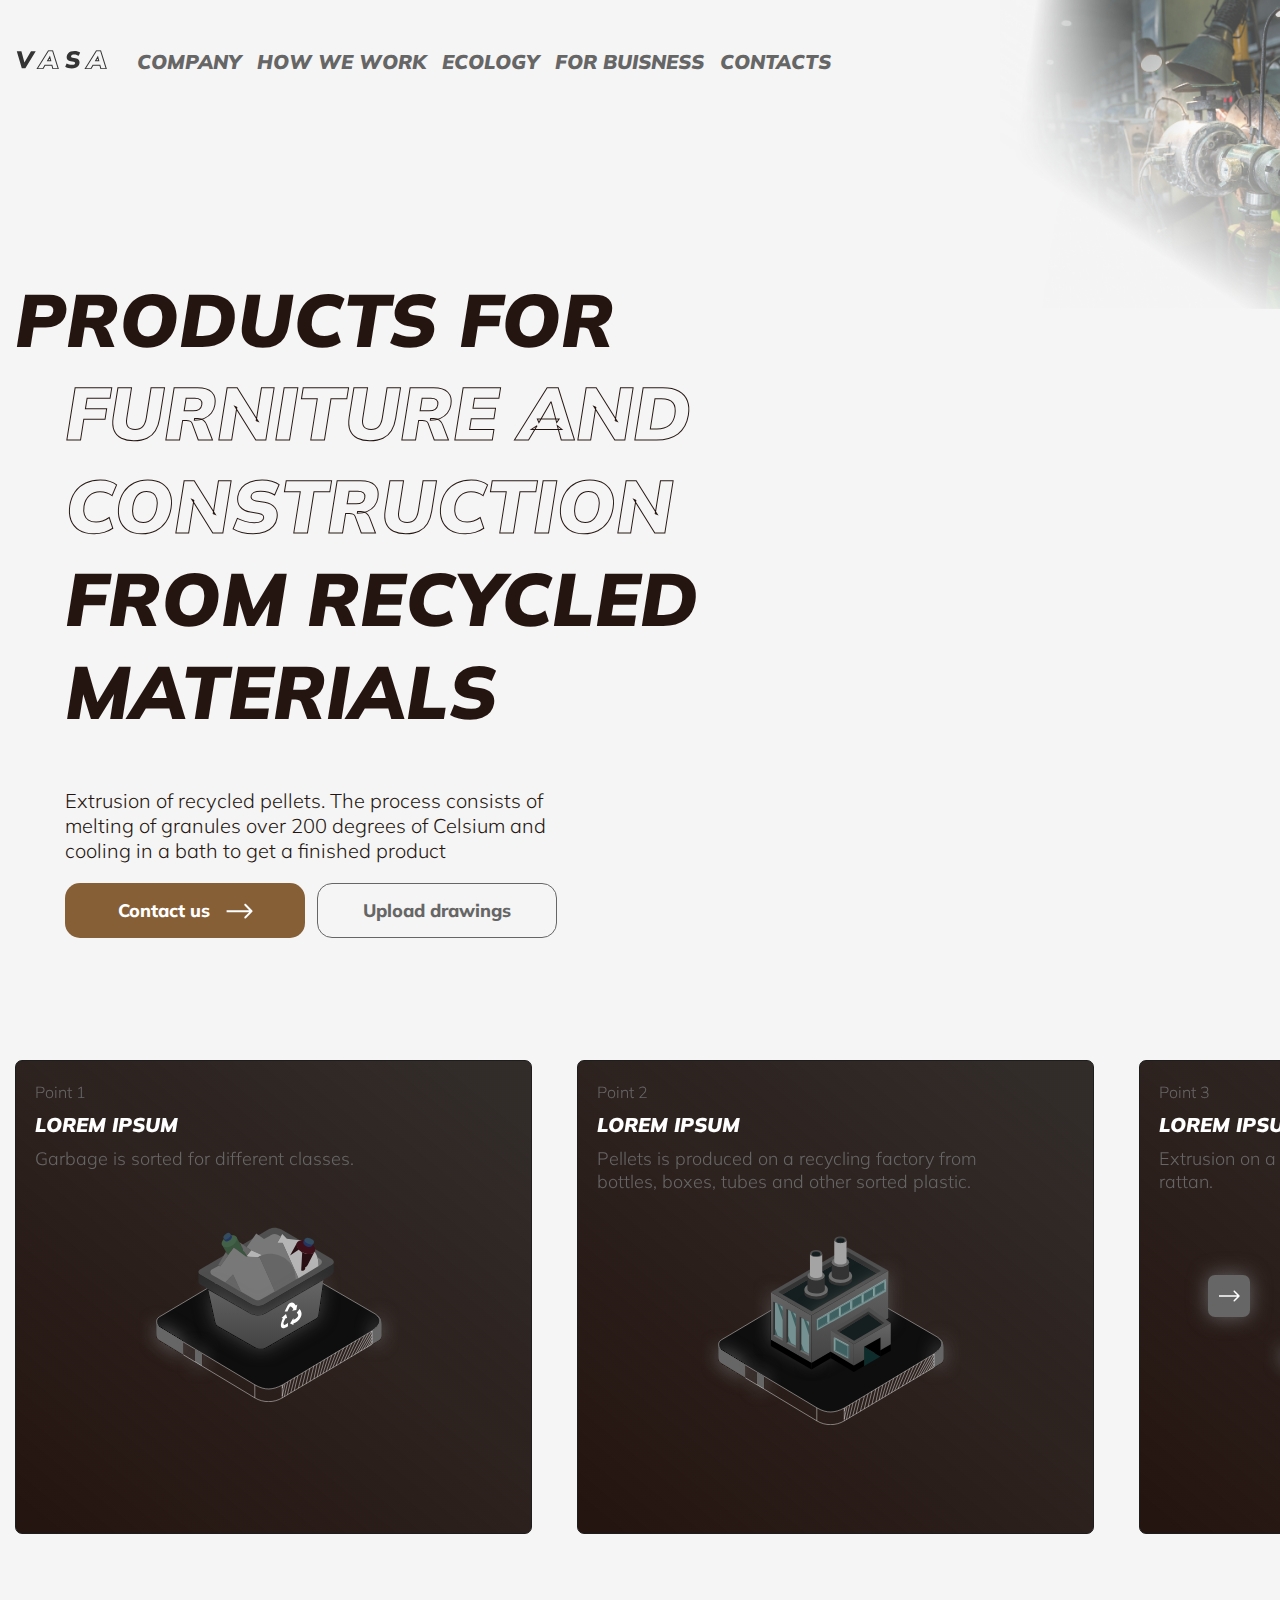
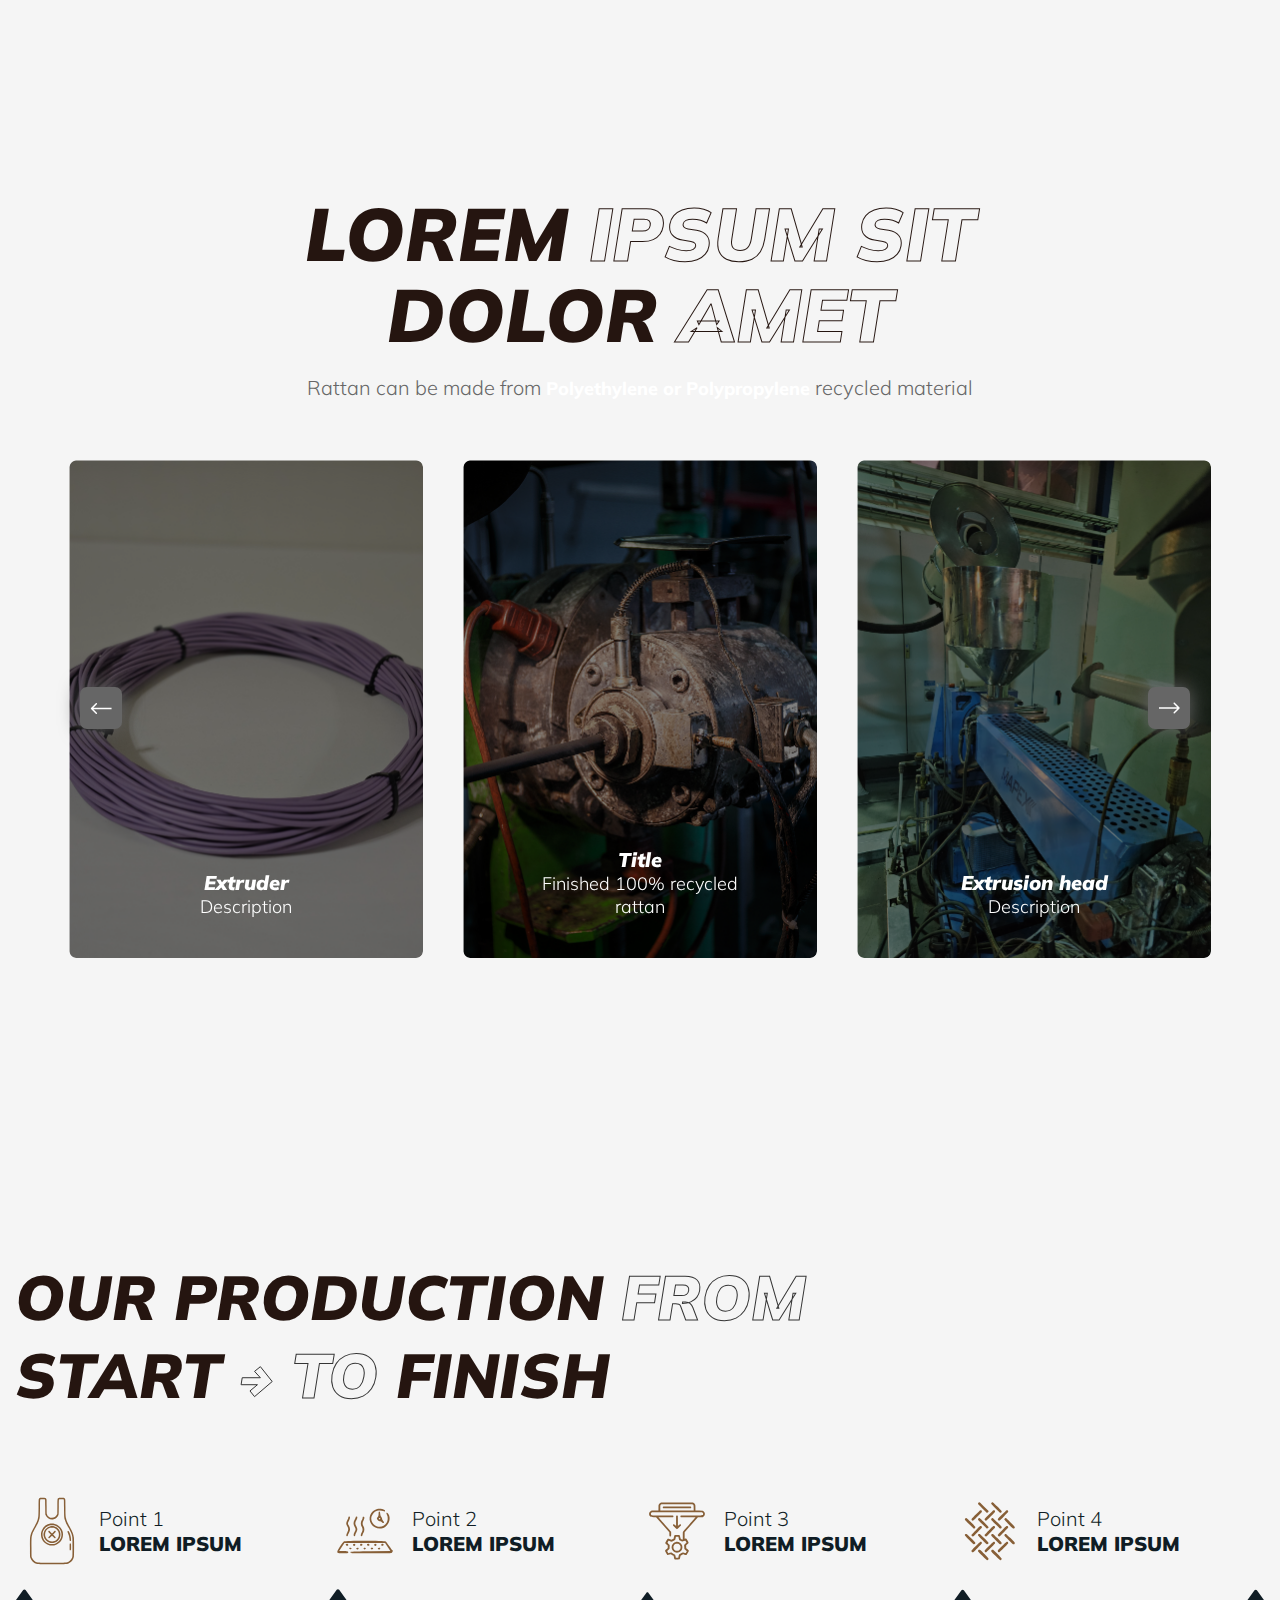
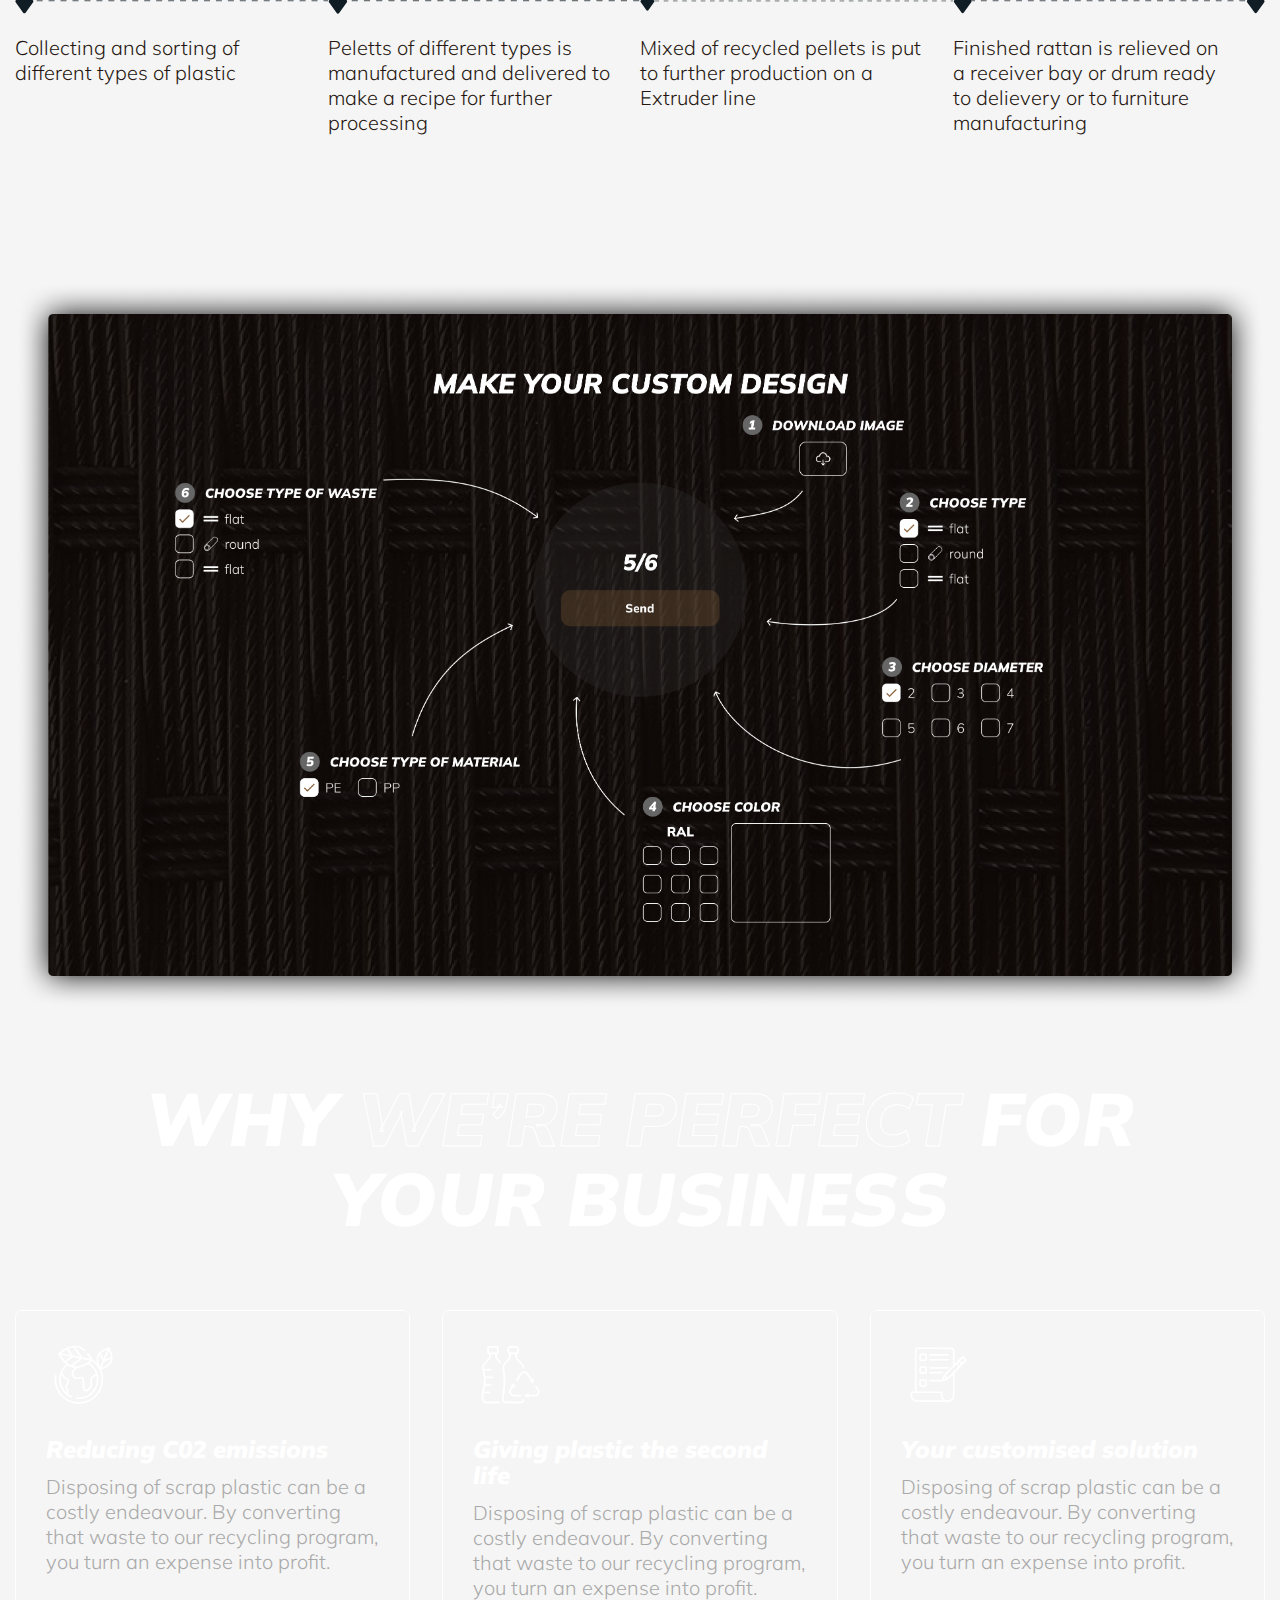
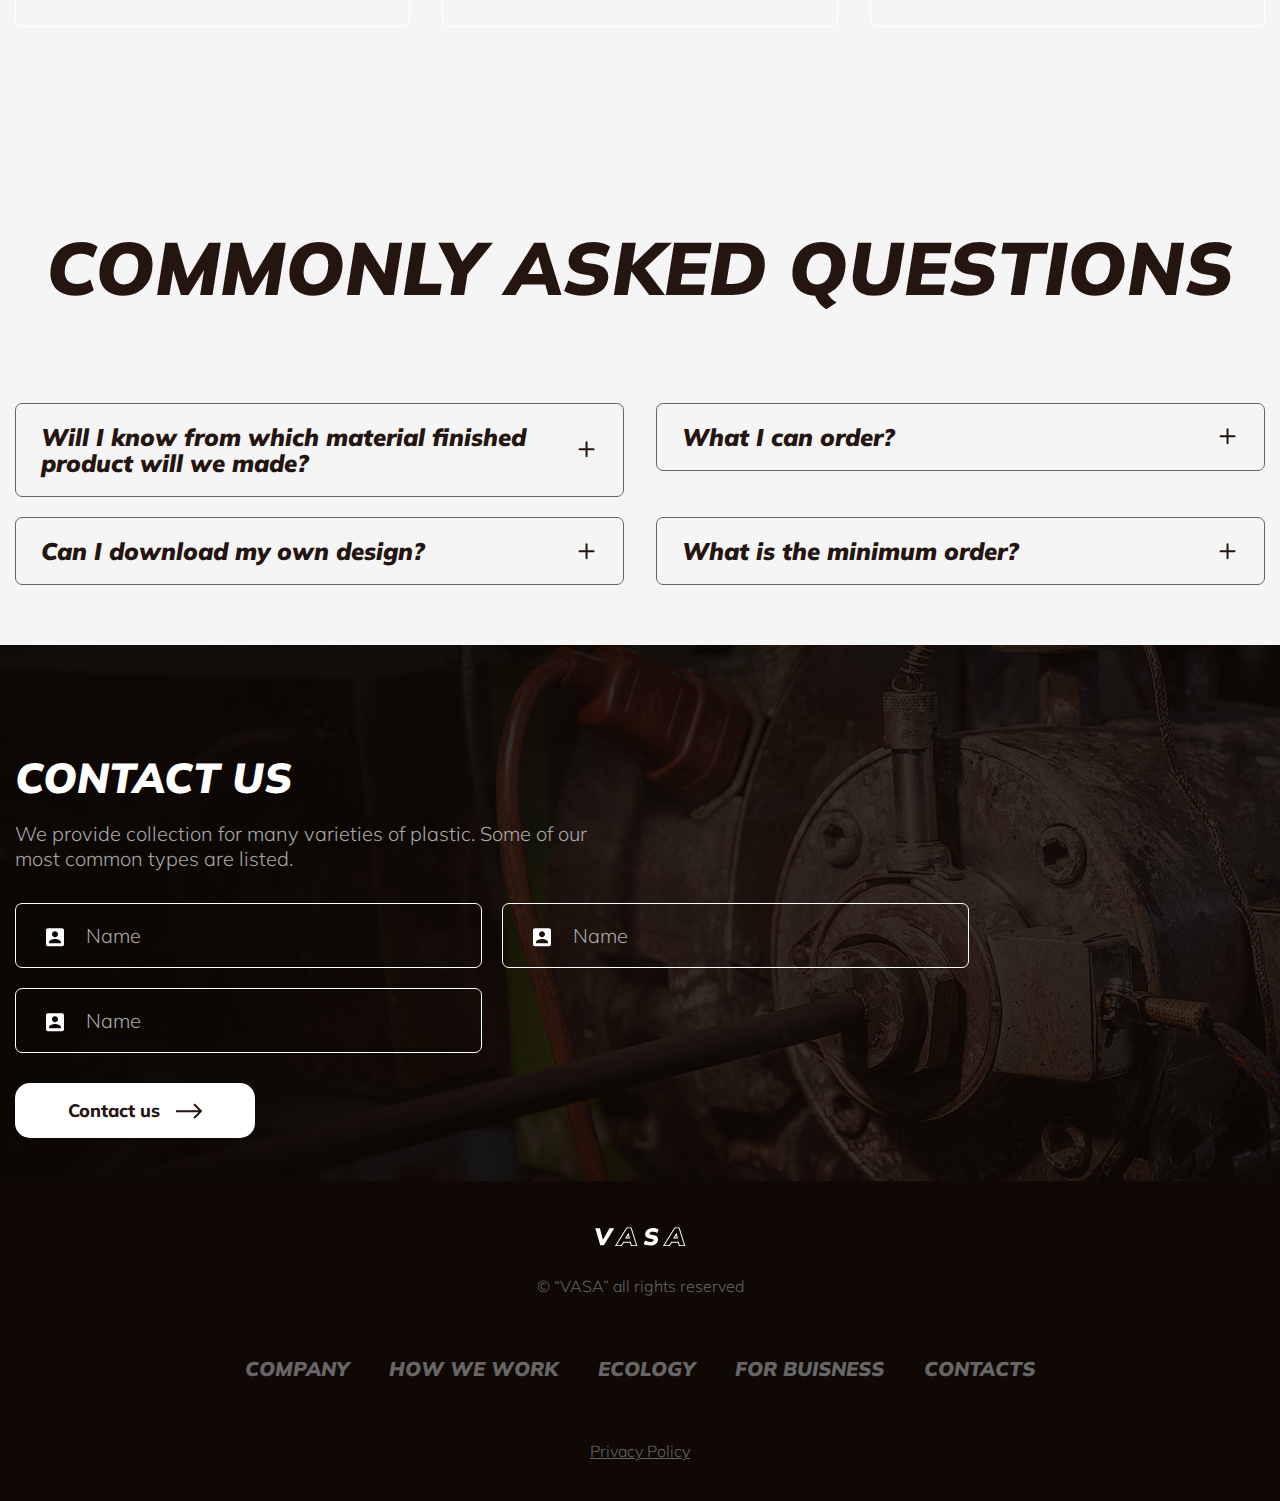
==== commit 2366bdae: "fix" ====
--- a/index.html
+++ b/index.html
@@ -51,10 +51,10 @@
                 <div class="container">
                     <div class="main__screen_inner">
                         <h1 class="main__title_h1 main__screen_title">
-                            ALWAYS <span class="span__titlebrown">TO BUILD</span> A LEASURE <span class="span__titlebrown">LIFE</span>
+                            Products for <span class="span__titlebrown">furniture and construction</span> from recycled materials
                         </h1>
                         <div class="main__description">
-                            <p class="medium__text">Lorem ipsum dolor sit amet, consectetur adipiscing elit, <span class="mediumbold__text">sed do eiusmod</span> tempor incididunt ut labore et dolore magna aliqua. Ut enim ad minim veniam, quis nostrud.</p>
+                            <p class="medium__text">Extrusion of recycled pellets. The process consists of melting of granules over  200 degrees of Celsium and cooling in a bath to get a  finished product </p>
                             <div class="main__buttons">
                                 <button class="button smallbold__text white__text">Contact us
                                     <svg class="button__img" width="27" height="16" viewBox="0 0 27 16" fill="none" xmlns="http://www.w3.org/2000/svg">
--- a/css/style.css
+++ b/css/style.css
@@ -100,6 +100,7 @@
     font-family: var(--font-mulishitalic);
     font-weight: 900;
     font-size: 74px;
+    text-transform: uppercase;
 }
 
 body.dark-theme .title {
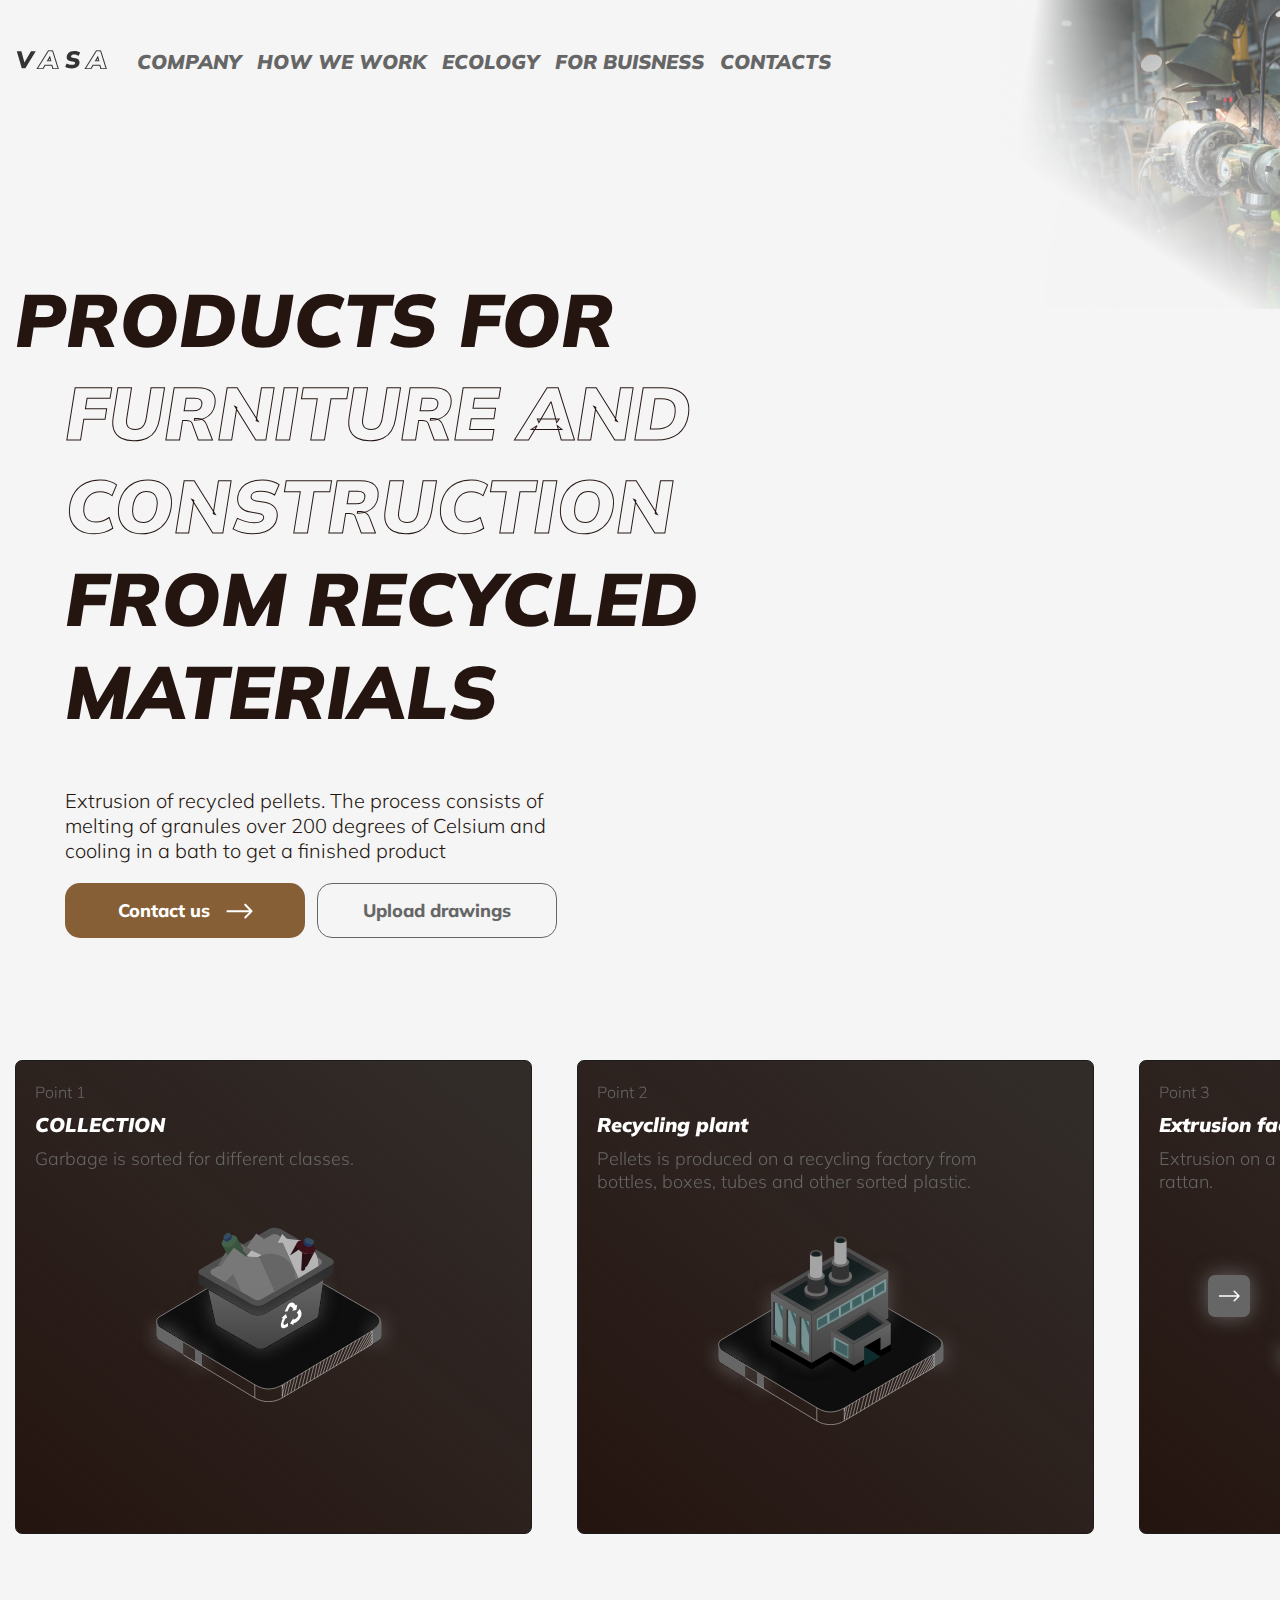
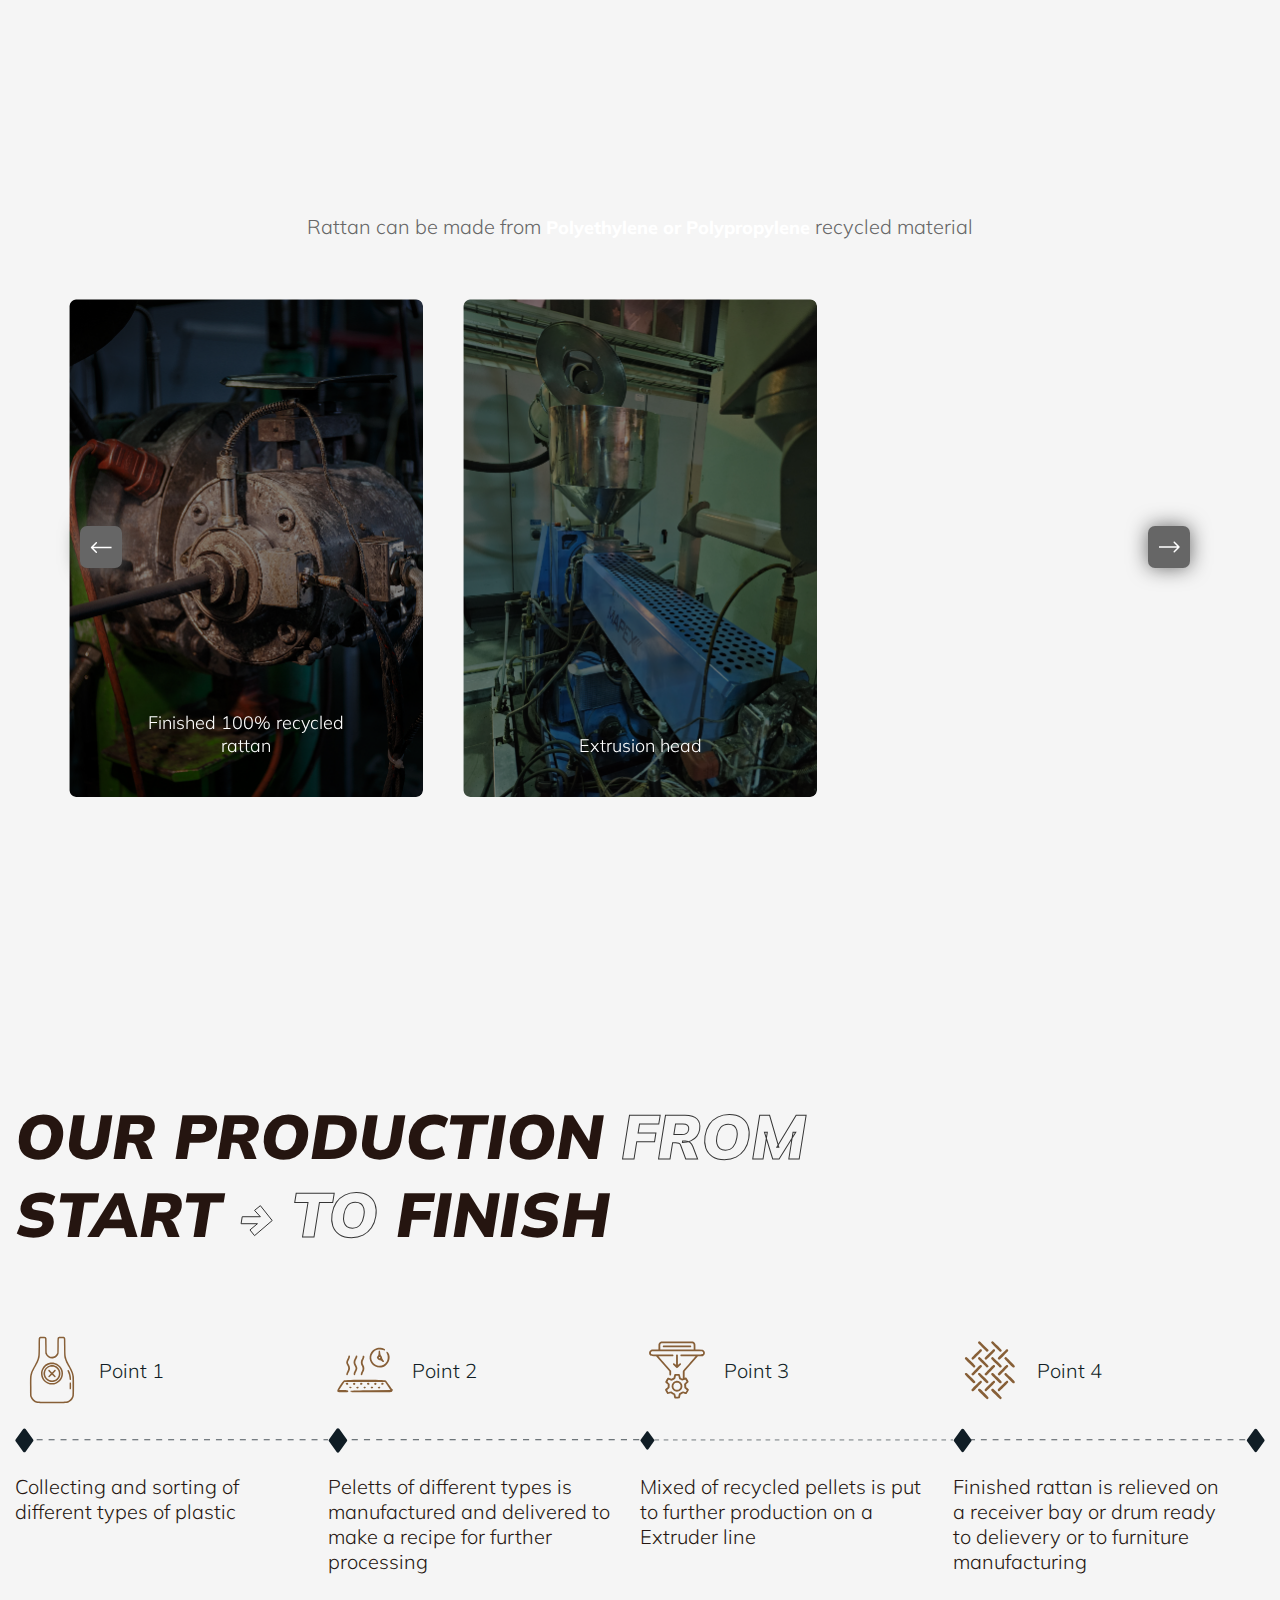
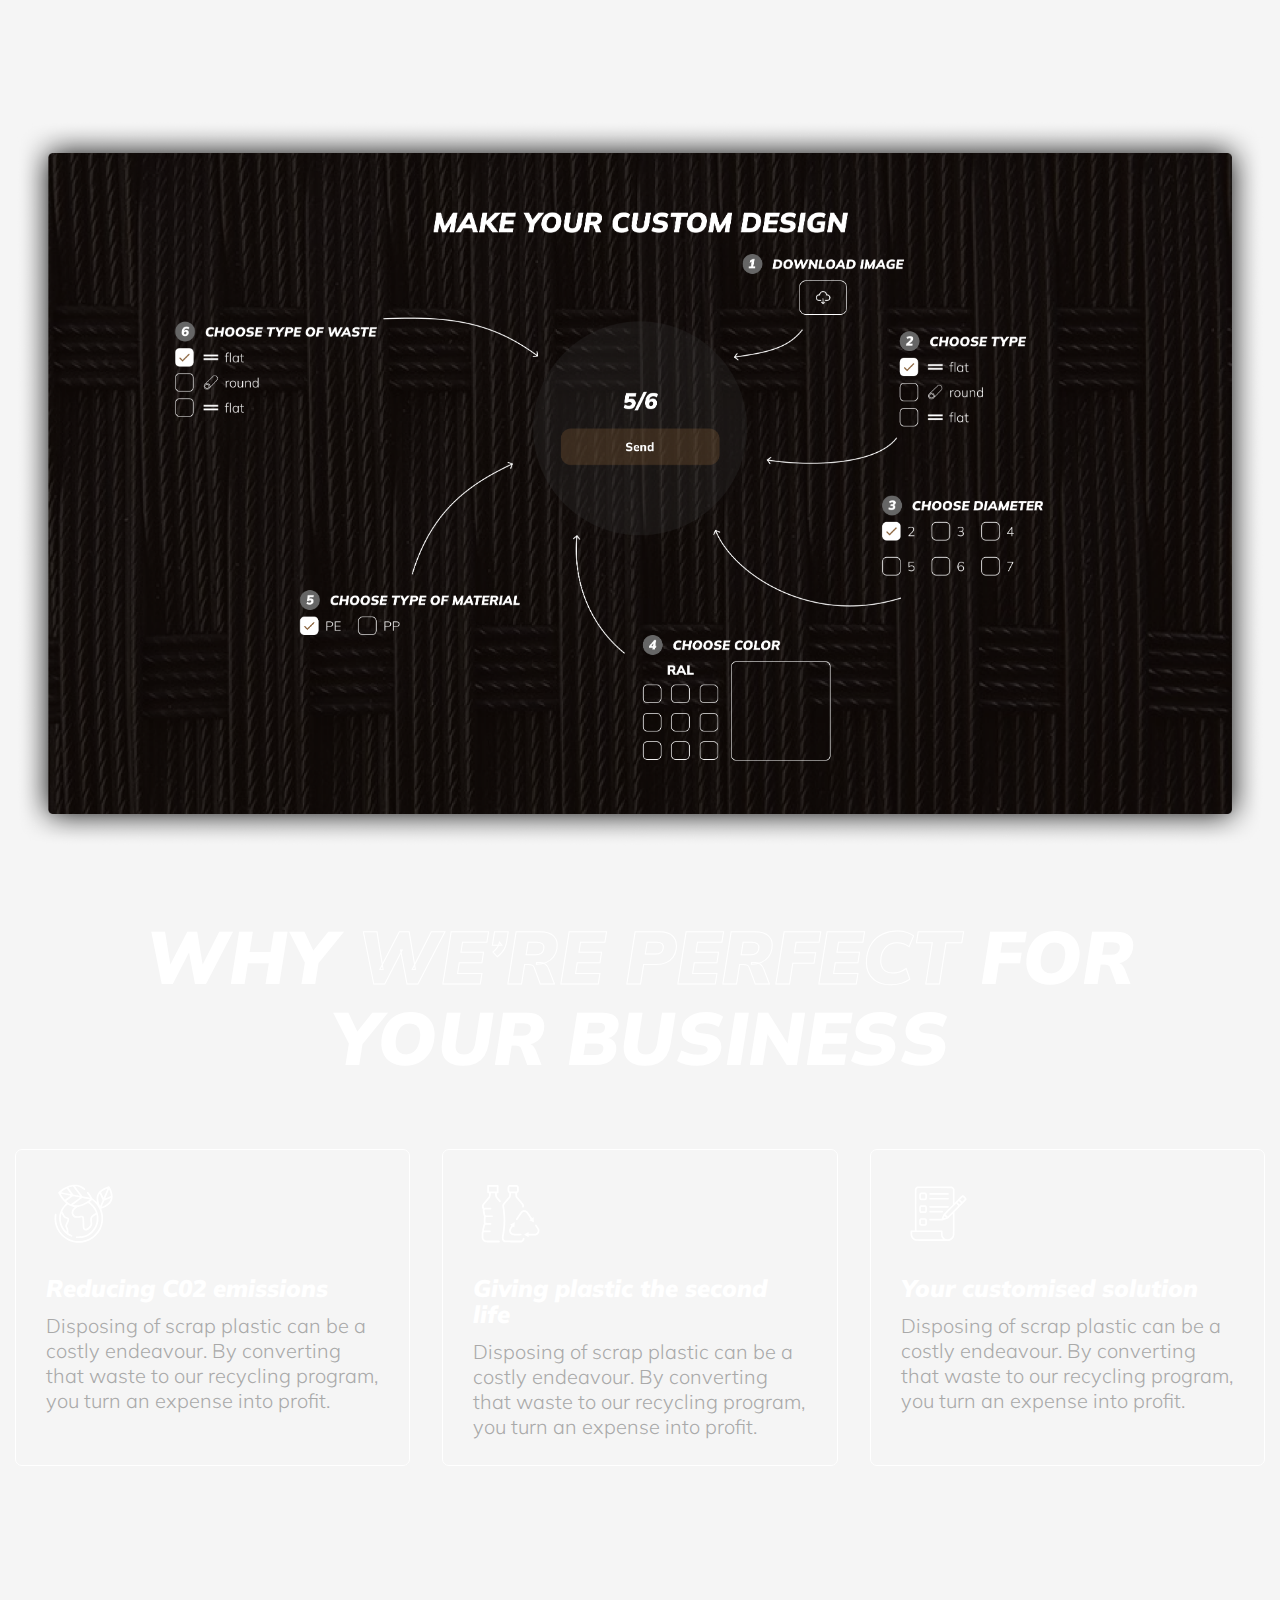
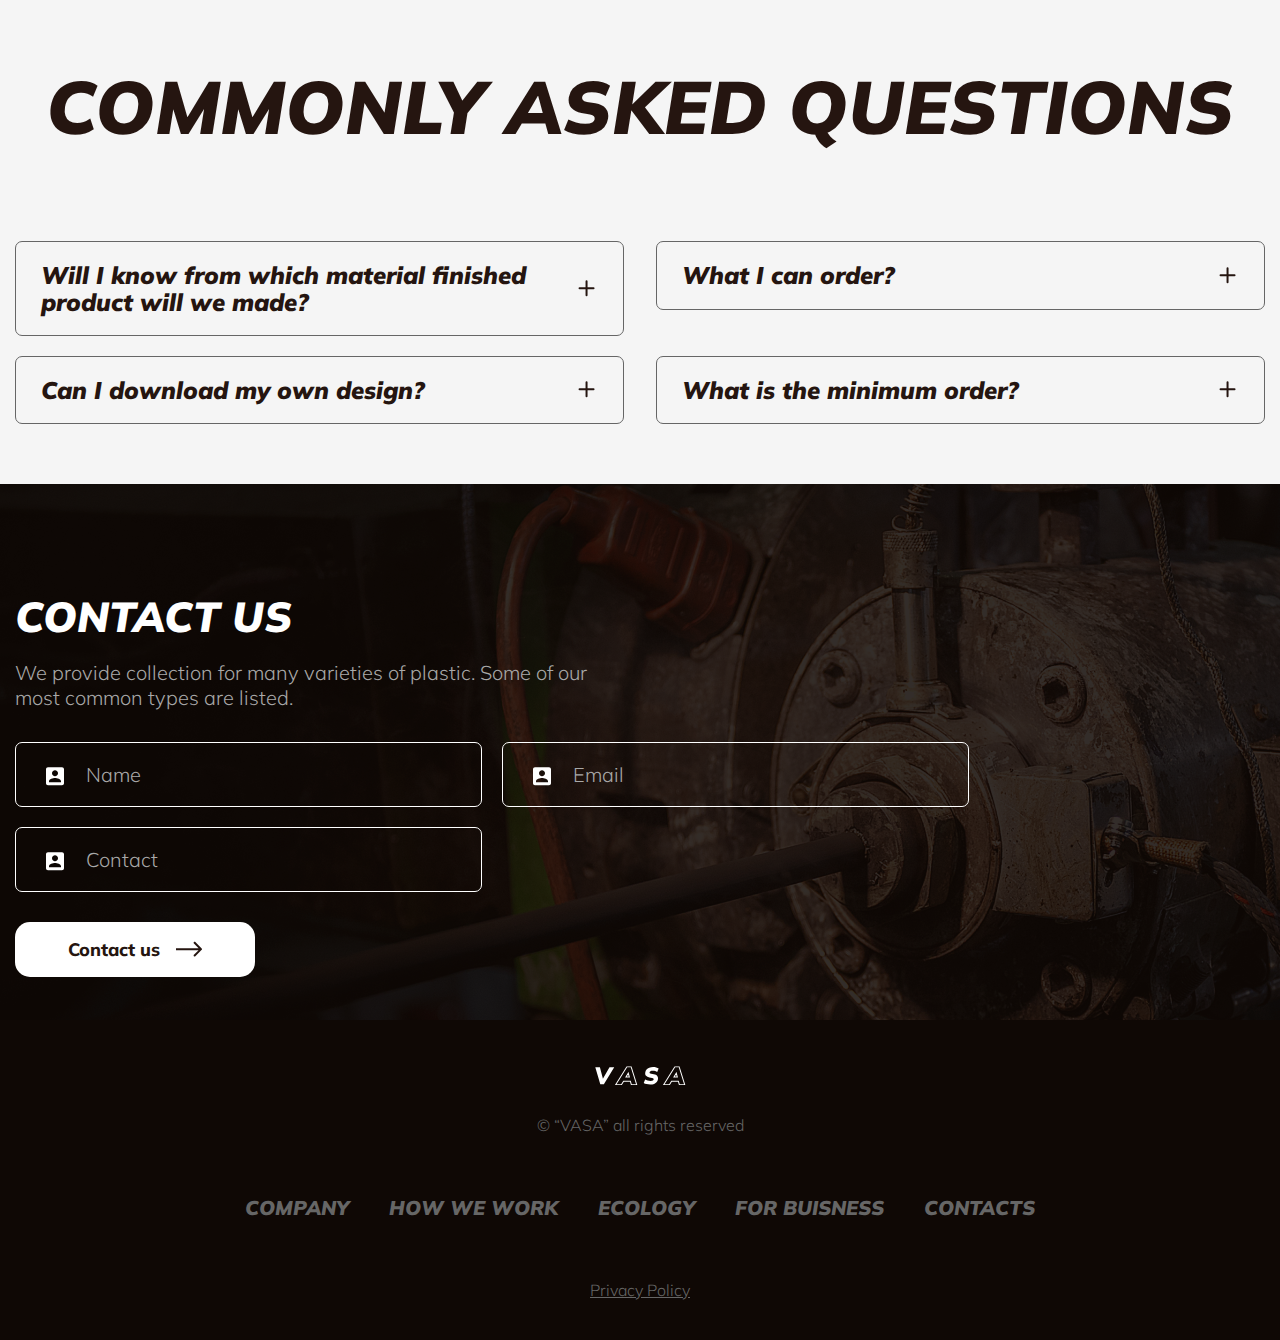
==== commit b3bc03be: "fix" ====
--- a/index.html
+++ b/index.html
@@ -76,7 +76,7 @@
                         <div class="swiper-slide scroll__card">
                             <div class="scroll__card_text">
                                 <p class="description grey__text">Point 1</p>
-                                <p class="italic__text white__text">LOREM IPSUM</p>
+                                <p class="italic__text white__text">COLLECTION</p>
                                 <p class="small__text grey__text"><span class="smallbold__text white__text"></span>Garbage is sorted for different classes.</p>
                             </div>
                             <img src="img/card1.svg" alt="Point" class="card__img">
@@ -84,7 +84,7 @@
                         <div class="swiper-slide scroll__card">
                             <div class="scroll__card_text">
                                 <p class="description grey__text">Point 2</p>
-                                <p class="italic__text white__text">LOREM IPSUM</p>
+                                <p class="italic__text white__text">Recycling plant</p>
                                 <p class="small__text grey__text">Pellets is produced on a recycling factory from bottles, boxes, tubes and other sorted plastic.<span class="smallbold__text white__text"></span> </p>
                             </div>
                             <img src="img/card2.svg" alt="Point" class="card__img">
@@ -92,7 +92,7 @@
                         <div class="swiper-slide scroll__card">
                             <div class="scroll__card_text">
                                 <p class="description grey__text">Point 3</p>
-                                <p class="italic__text white__text">LOREM IPSUM</p>
+                                <p class="italic__text white__text">Extrusion facility</p>
                                 <p class="small__text grey__text">Extrusion on a temperature 200 C is made to get  rattan.<span class="smallbold__text white__text"></span></p>
                             </div>
                             <img src="img/card3.svg" alt="Point" class="card__img">
@@ -104,7 +104,7 @@
                         <div class="swiper-slide scroll__card">
                             <div class="scroll__card_text">
                                 <p class="description grey__text">Point 4</p>
-                                <p class="italic__text white__text">LOREM IPSUM</p>
+                                <p class="italic__text white__text">Furniture production facility</p>
                                 <p class="small__text grey__text">Furniture is made from recycled rattan.<span class="smallbold__text white__text"></span> </p>
                             </div>
                             <img src="img/card4.svg" alt="Point" class="card__img">
@@ -113,61 +113,30 @@
                     <div class="swiper-button-prev small__button_grey"></div>
                     <div class="swiper-button-next small__button_grey"></div>
                 </div>
-                    <!-- <div class="scroll__block_inner">
-                        <button class="small__button_grey"><svg width="21" height="12" viewBox="0 0 21 12" fill="none" xmlns="http://www.w3.org/2000/svg">
-                            <path d="M20.5303 6.53033C20.8232 6.23744 20.8232 5.76256 20.5303 5.46967L15.7574 0.696699C15.4645 0.403806 14.9896 0.403806 14.6967 0.696699C14.4038 0.989593 14.4038 1.46447 14.6967 1.75736L18.9393 6L14.6967 10.2426C14.4038 10.5355 14.4038 11.0104 14.6967 11.3033C14.9896 11.5962 15.4645 11.5962 15.7574 11.3033L20.5303 6.53033ZM0 6.75L20 6.75L20 5.25L0 5.25L0 6.75Z" fill="white"/>
-                            </svg>
-                        </button>
-                    </div> -->
             </section>
 
             <section class="swiper__block">
                 <div class="container">
                     <div class="swiper__inner">
                         <div class="swiper__text_wrapper">
-                            <h3 class="main__title swiper__title text__center">LOREM <span class="span__titlebrown">IPSUM SIT</span> DOLOR <span class="span__titlebrown">AMET</span></h3>
                             <p class="medium__text grey__text swiper__desc text__center mt-20">Rattan can be made from <span class="smallbold__text white__text">Polyethylene or Polypropylene</span> recycled material</p>
                         </div>
                         <div class="swiper swiper__cards_wrapper" id="mainLoopSwiper">
                             <div class="swiper-wrapper">
                                 <div class="swiper-slide swiper__card">
                                     <div class="swiper__card_text text__center">
-                                        <p class="italic__text white__text">Extrusion head</p>
-                                        <p class="small__text white__text">Description</p>
+                                        <p class="small__text white__text">Extrusion head</p>
                                     </div>
                                     <img src="img/swipercard1.png" alt="Image" class="swiper__img">
                                 </div>
                                 <div class="swiper-slide swiper__card">
                                     <div class="swiper__card_text text__center">
-                                        <p class="italic__text white__text">Extruder</p>
-                                        <p class="small__text white__text">Description</p>
+                                        <p class="small__text white__text">Extruder</p>
                                     </div>
                                     <img src="img/swipercard2.png" alt="Image" class="swiper__img">
                                 </div>
                                 <div class="swiper-slide swiper__card">
                                     <div class="swiper__card_text text__center">
-                                        <p class="italic__text white__text">Title</p>
-                                        <p class="small__text white__text">Finished 100% recycled rattan</p>
-                                    </div>
-                                    <img src="img/swipercard3.png" alt="Image" class="swiper__img">
-                                </div>
-                                <div class="swiper-slide swiper__card">
-                                    <div class="swiper__card_text text__center">
-                                        <p class="italic__text white__text">Extrusion head</p>
-                                        <p class="small__text white__text">Description</p>
-                                    </div>
-                                    <img src="img/swipercard1.png" alt="Image" class="swiper__img">
-                                </div>
-                                <div class="swiper-slide swiper__card">
-                                    <div class="swiper__card_text text__center">
-                                        <p class="italic__text white__text">Extruder</p>
-                                        <p class="small__text white__text">Description</p>
-                                    </div>
-                                    <img src="img/swipercard2.png" alt="Image" class="swiper__img">
-                                </div>
-                                <div class="swiper-slide swiper__card">
-                                    <div class="swiper__card_text text__center">
-                                        <p class="italic__text white__text">Title</p>
                                         <p class="small__text white__text">Finished 100% recycled rattan</p>
                                     </div>
                                     <img src="img/swipercard3.png" alt="Image" class="swiper__img">
@@ -196,7 +165,6 @@
                                     </svg>
                                     <div class="row__text_wrapper">
                                         <p class="medium__text black__text">Point 1</p>
-                                        <p class="italic__text black__text">LOREM IPSUM</p>
                                     </div>
                                 </div>
                                 <img src="img/step1.svg" class="step__svg">
@@ -209,7 +177,6 @@
                                     </svg>                                        
                                     <div class="row__text_wrapper">
                                         <p class="medium__text black__text">Point 2</p>
-                                        <p class="italic__text black__text">LOREM IPSUM</p>
                                     </div>
                                 </div>
                                 <img src="img/step2.svg" class="step__svg">
@@ -222,7 +189,6 @@
                                     </svg>
                                     <div class="row__text_wrapper">
                                         <p class="medium__text black__text">Point 3</p>
-                                        <p class="italic__text black__text">LOREM IPSUM</p>
                                     </div>
                                 </div>
                                 <img src="img/step3.svg" class="step__svg">
@@ -235,7 +201,6 @@
                                     </svg>
                                     <div class="row__text_wrapper">
                                         <p class="medium__text black__text">Point 4</p>
-                                        <p class="italic__text black__text">LOREM IPSUM</p>
                                     </div>
                                 </div>
                                 <img src="img/step4.svg" class="step__svg">
@@ -336,11 +301,11 @@
                                 </div>
                                 <div class="input__wrapper">
                                     <img src="img/inputsvg.svg" class="input__svg">
-                                    <input type="text" class="input medium__text lightgrey__text" placeholder="Name">
+                                    <input type="email" class="input medium__text lightgrey__text" placeholder="Email">
                                 </div>
                                 <div class="input__wrapper">
                                     <img src="img/inputsvg.svg" class="input__svg">
-                                    <input type="text" class="input medium__text lightgrey__text" placeholder="Name">
+                                    <input type="tel" class="input medium__text lightgrey__text" placeholder="Contact">
                                 </div>
                             </form>
                             <button class="button bg__white smallbold__text">Contact us 
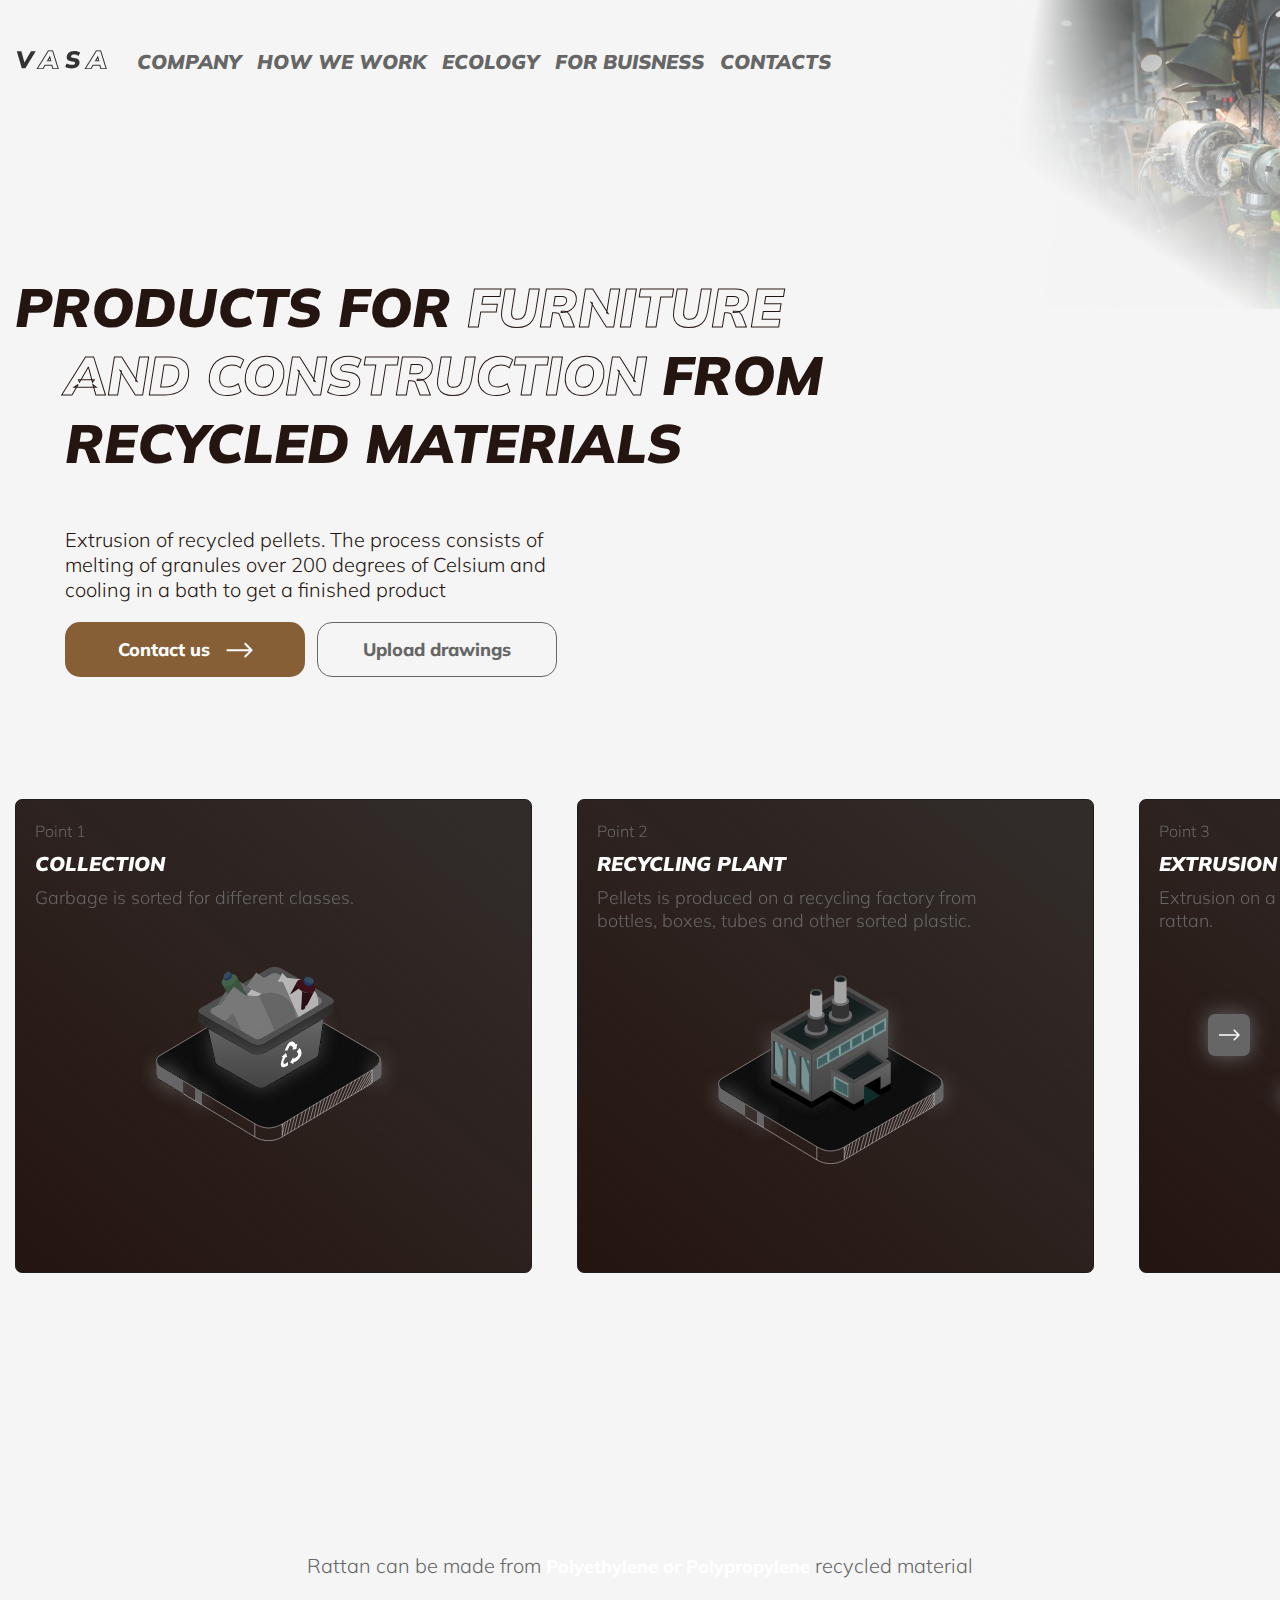
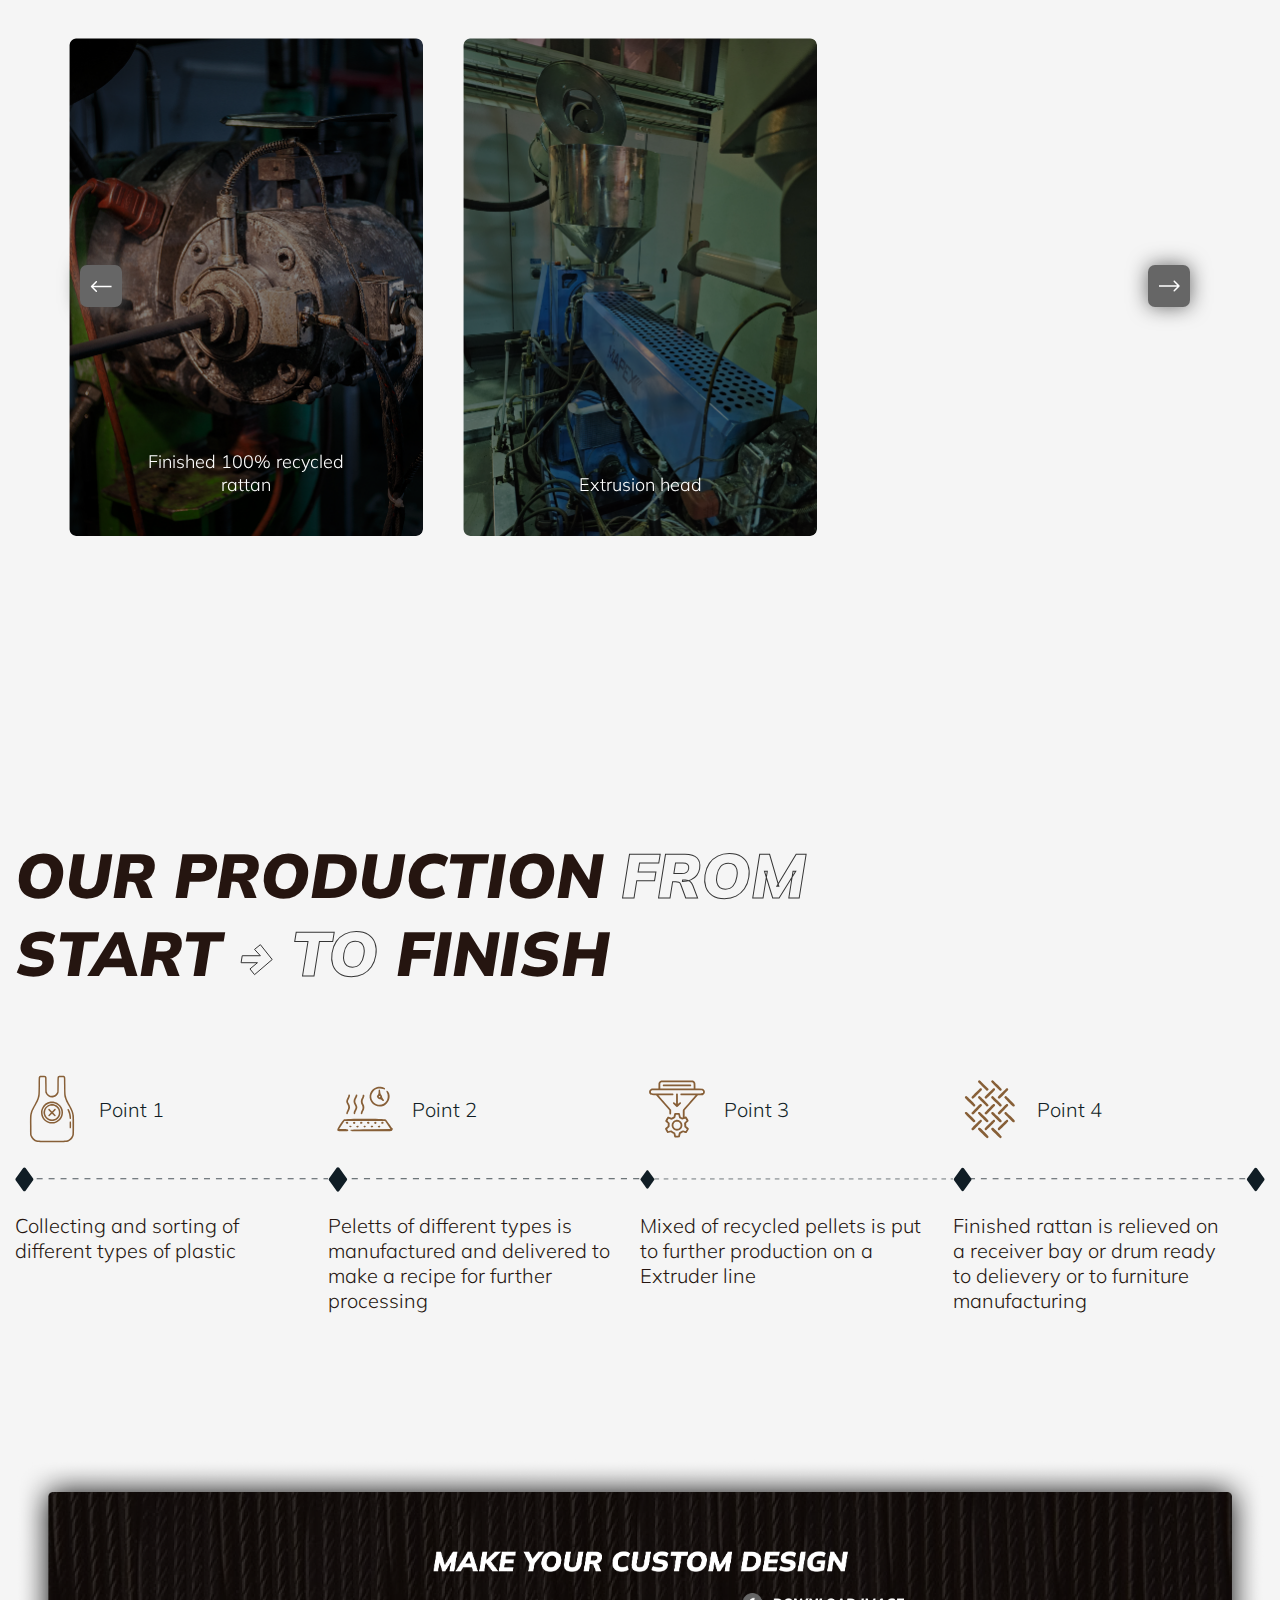
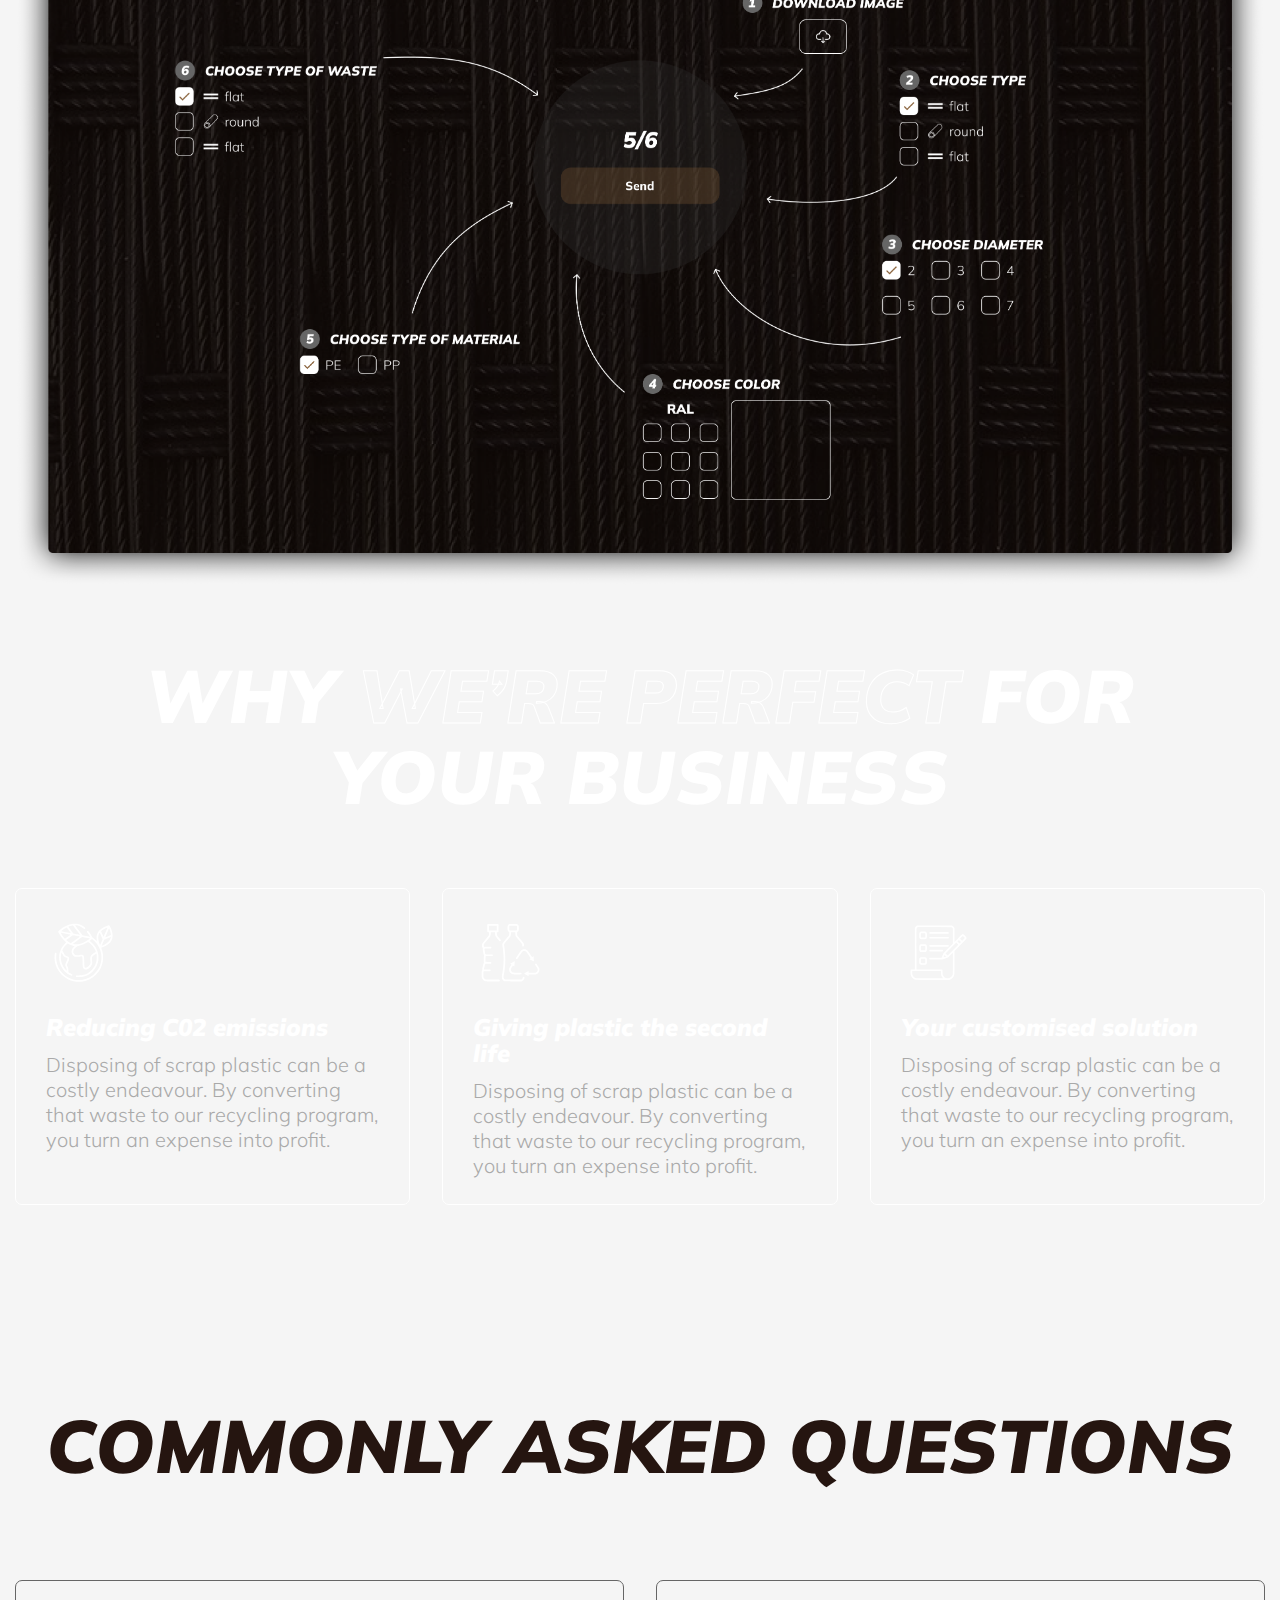
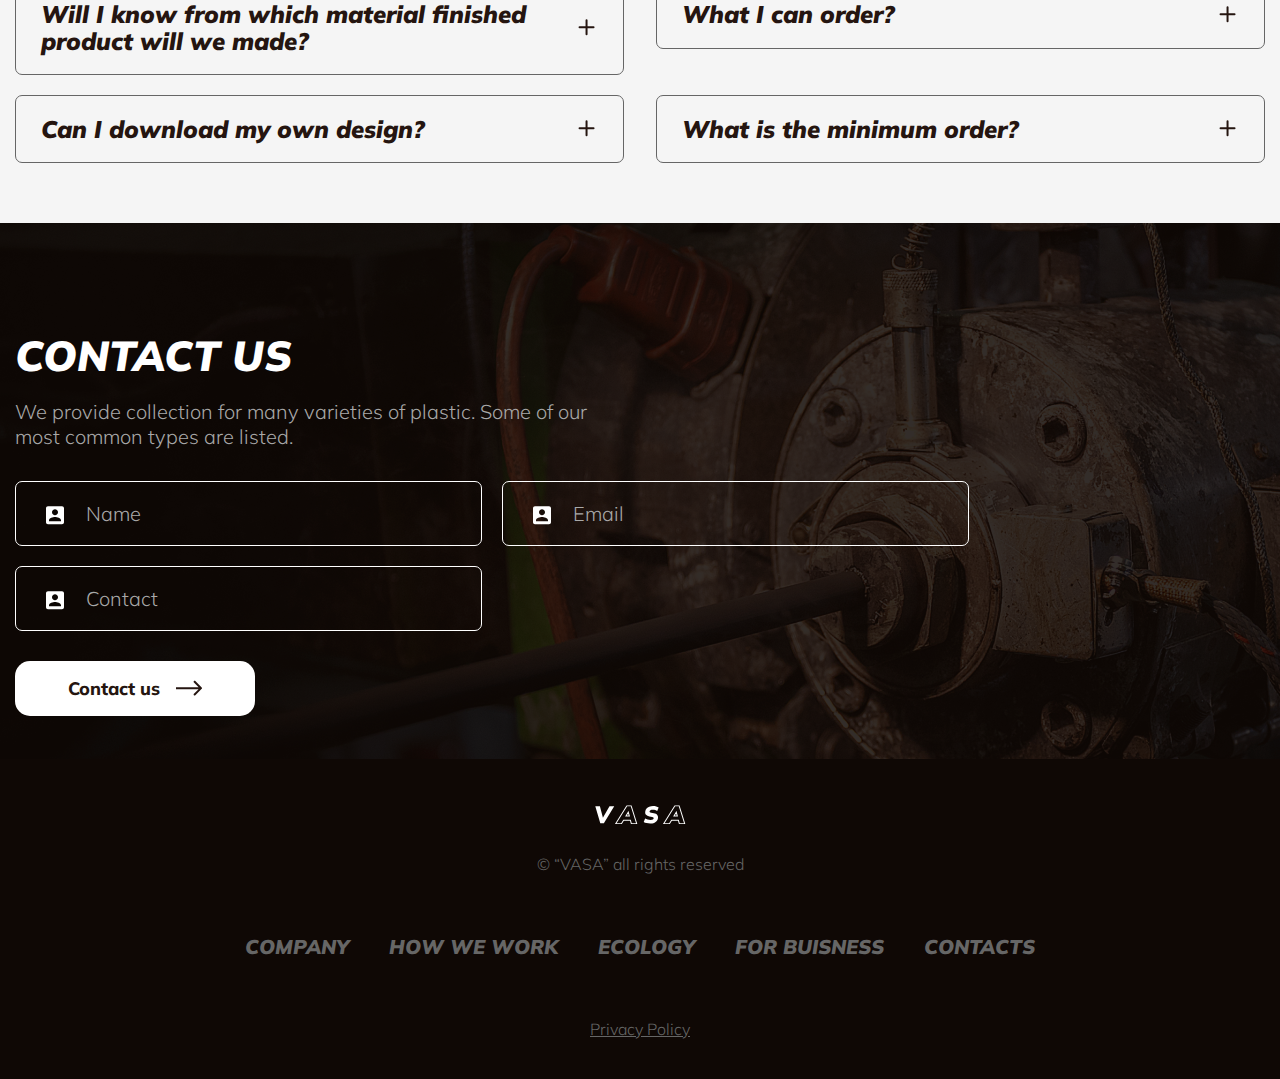
==== commit 75fb5436: "fx" ====
--- a/index.html
+++ b/index.html
@@ -96,10 +96,6 @@
                                 <p class="small__text grey__text">Extrusion on a temperature 200 C is made to get  rattan.<span class="smallbold__text white__text"></span></p>
                             </div>
                             <img src="img/card3.svg" alt="Point" class="card__img">
-                            <a href="#" class="card__link smallbold__text white__text mt-20">Lorem ipsum <svg width="21" height="19" viewBox="0 0 21 19" fill="none" xmlns="http://www.w3.org/2000/svg">
-                                <path d="M0 1.82336H9.92322C16.2301 1.82336 16.2301 4.37358 16.2301 8.13029V17.1765M16.2301 17.1765L12.6853 13.6317M16.2301 17.1765L19.775 13.6317" stroke="#666666" stroke-width="2"/>
-                                </svg>
-                            </a>
                         </div>
                         <div class="swiper-slide scroll__card">
                             <div class="scroll__card_text">
--- a/css/style.css
+++ b/css/style.css
@@ -99,7 +99,7 @@
     color: var(--color-brown);
     font-family: var(--font-mulishitalic);
     font-weight: 900;
-    font-size: 74px;
+    font-size: 54px;
     text-transform: uppercase;
 }
 
@@ -515,6 +515,9 @@
     display: flex;
     flex-direction: column;
     gap: 10px;
+}
+.scroll__card_text .italic__text {
+    text-transform: uppercase;
 }
 
 .card__img {
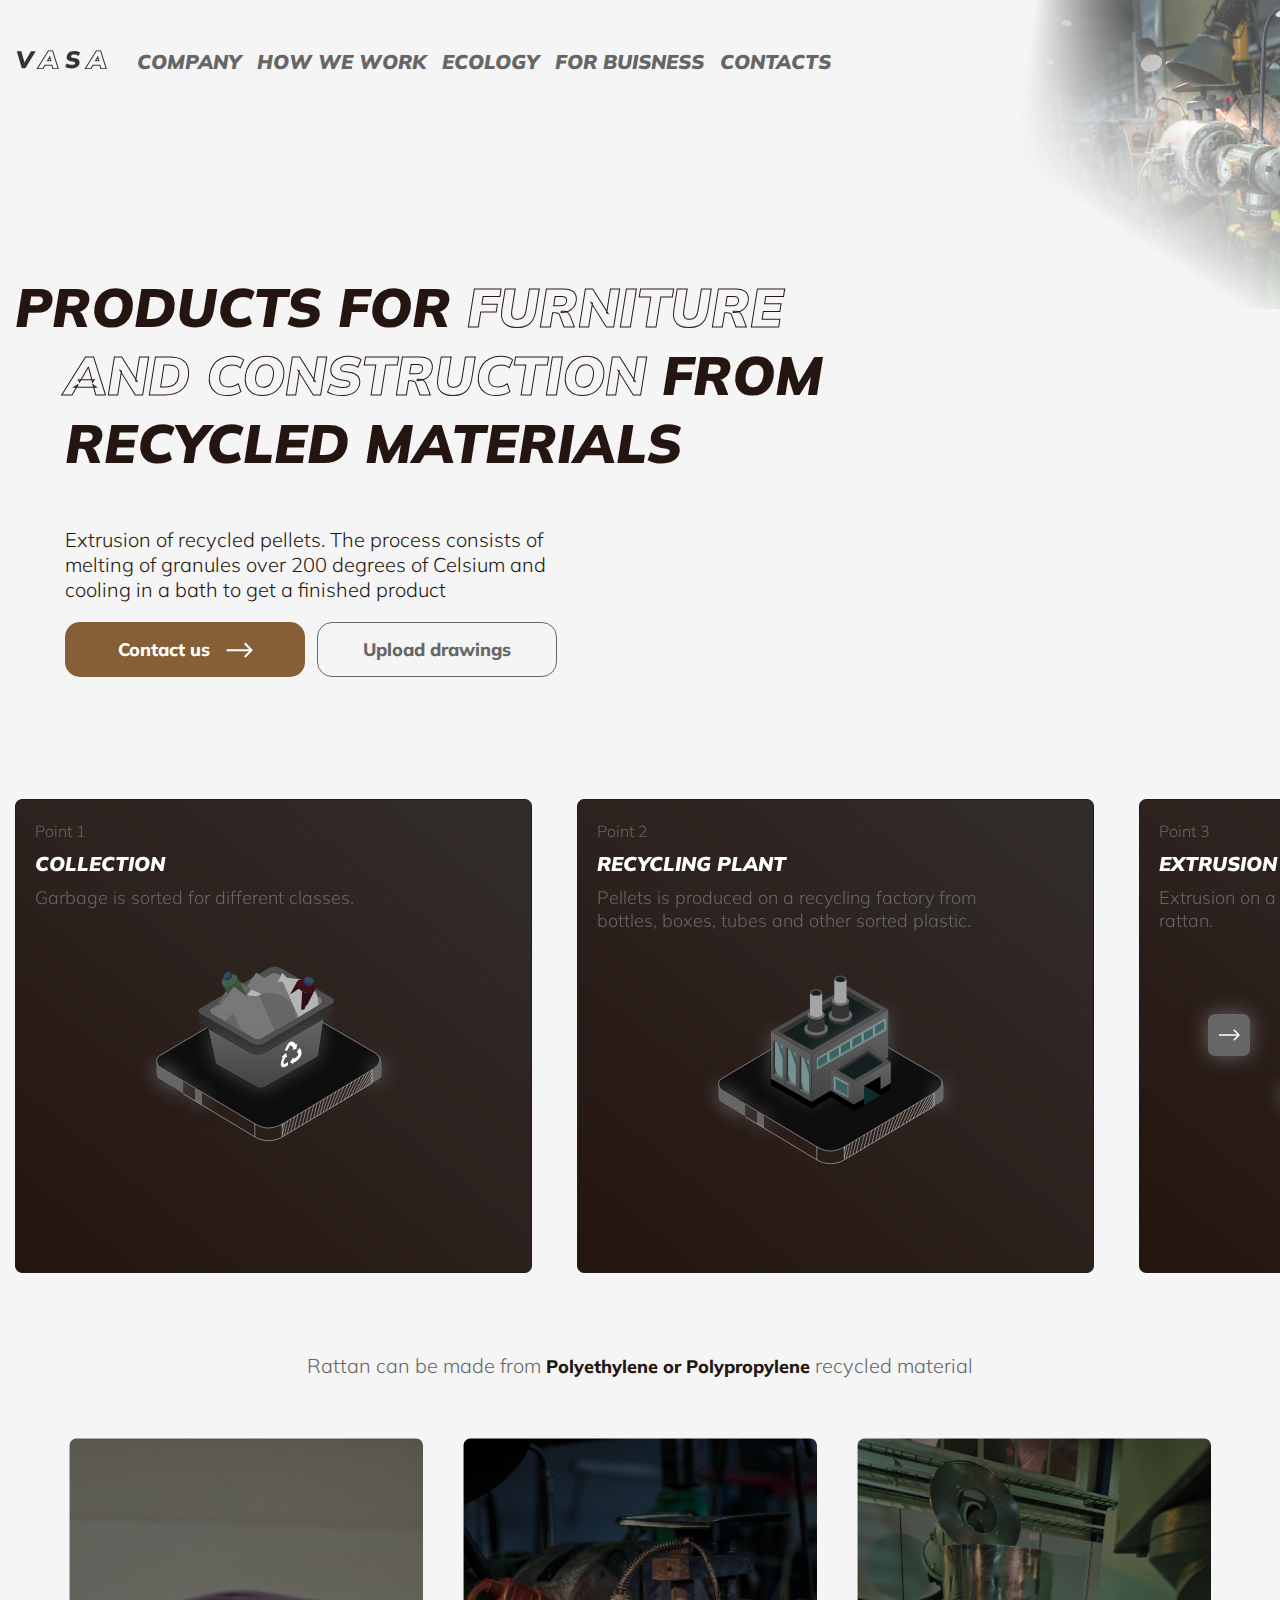
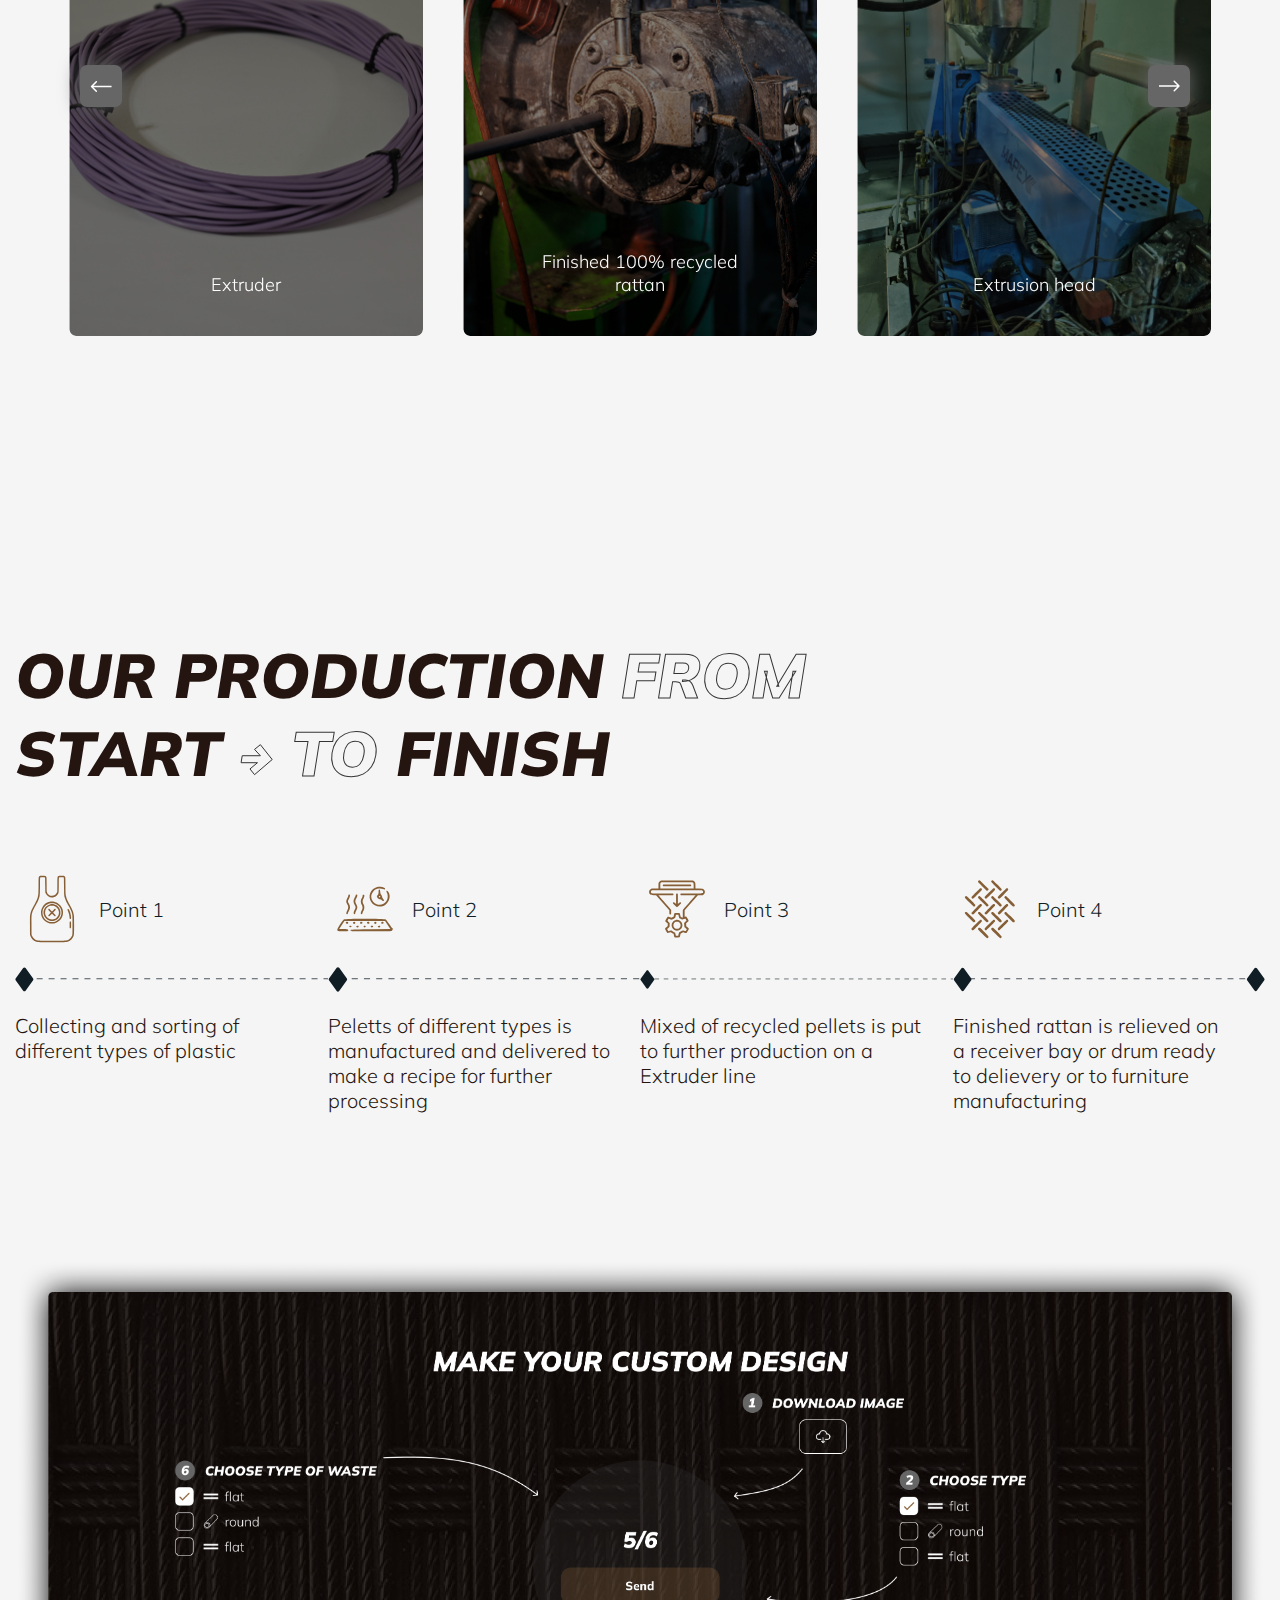
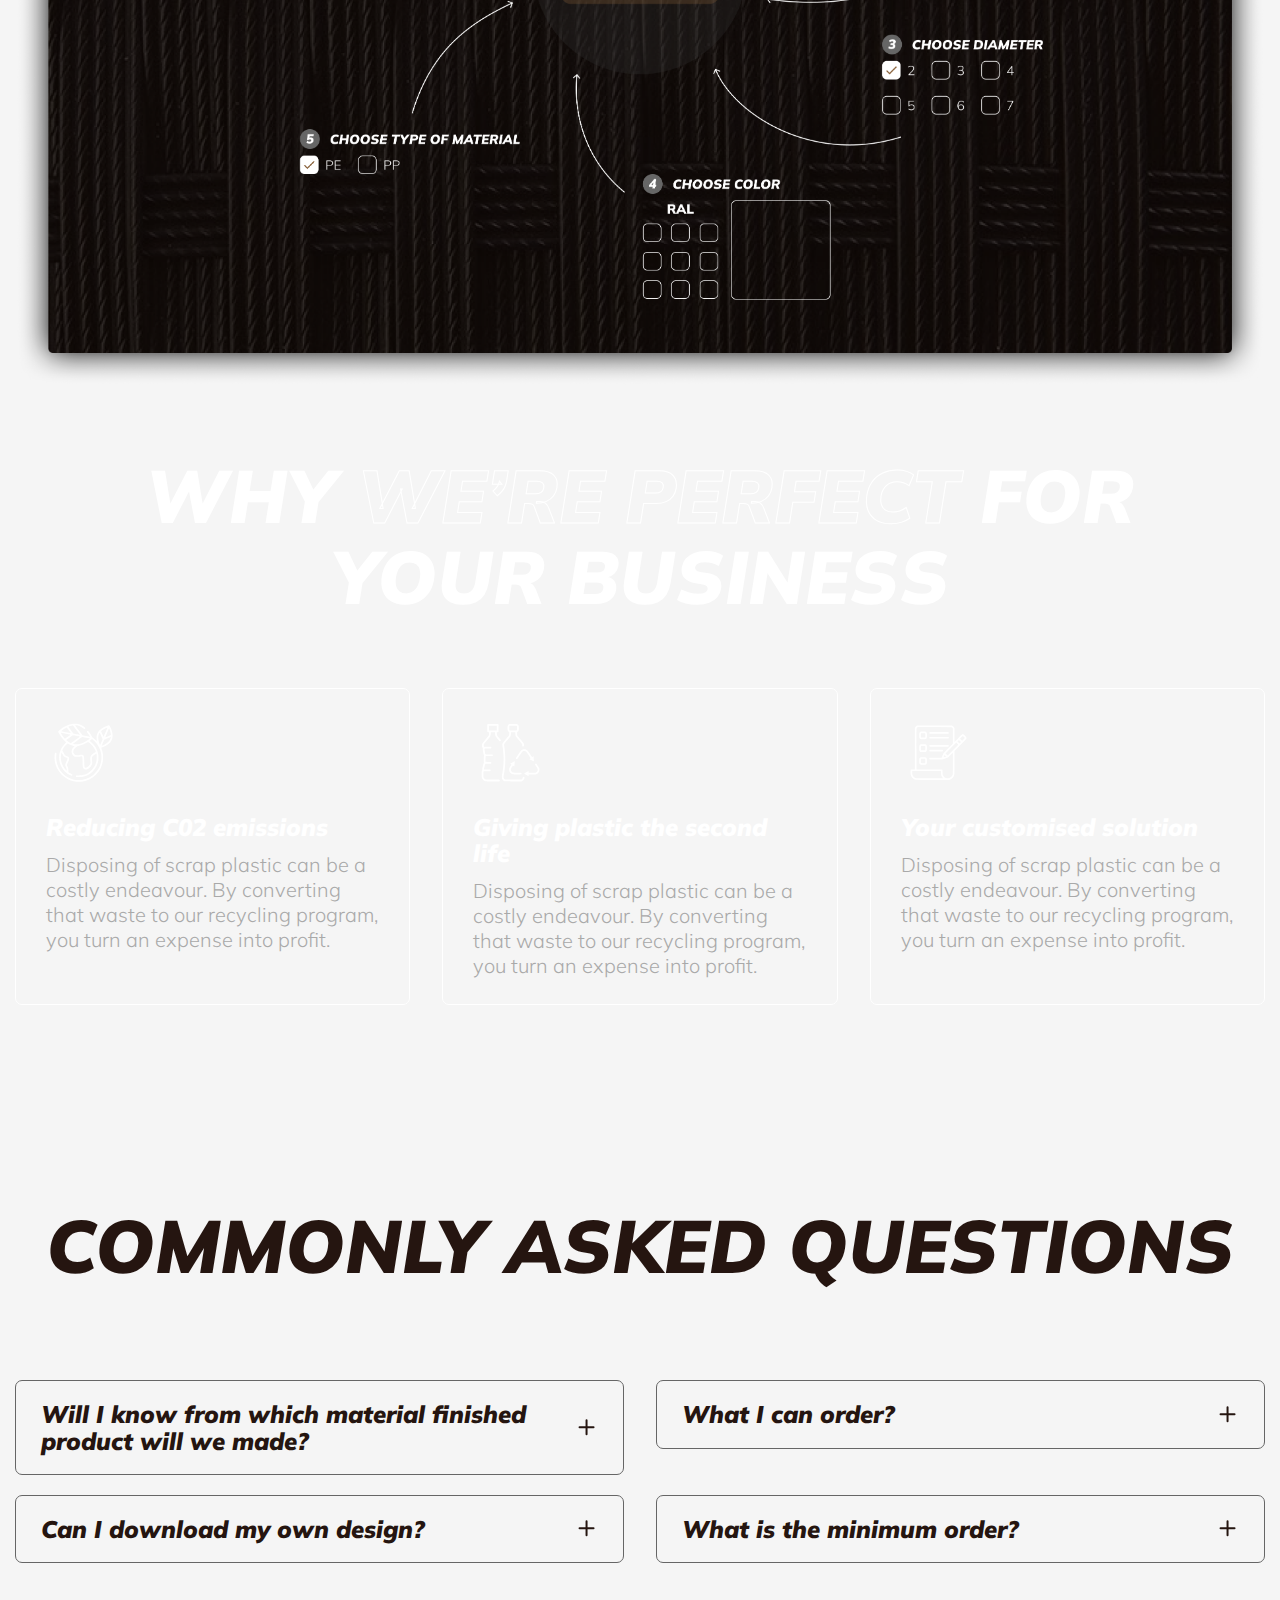
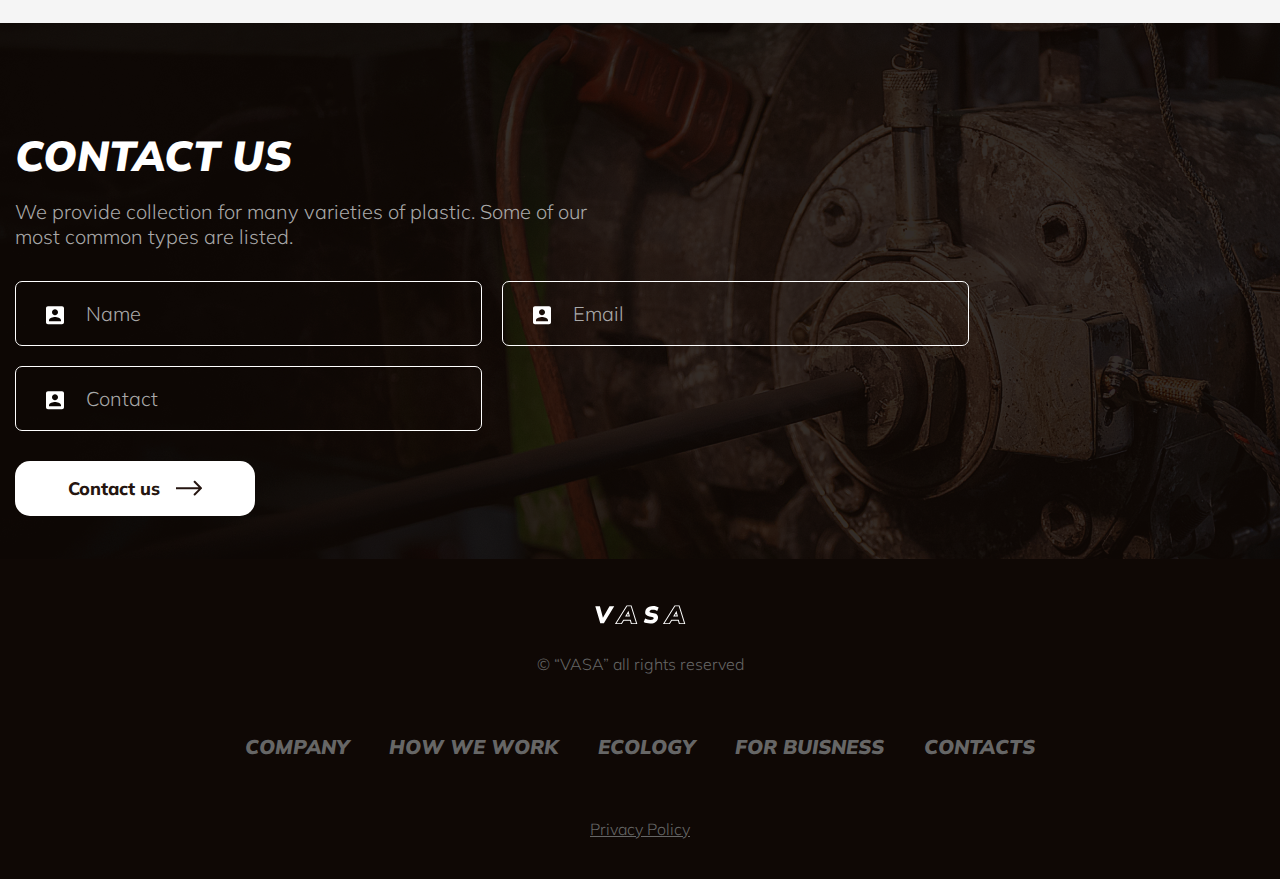
==== commit ec20140d: "ds" ====
--- a/index.html
+++ b/index.html
@@ -115,10 +115,16 @@
                 <div class="container">
                     <div class="swiper__inner">
                         <div class="swiper__text_wrapper">
-                            <p class="medium__text grey__text swiper__desc text__center mt-20">Rattan can be made from <span class="smallbold__text white__text">Polyethylene or Polypropylene</span> recycled material</p>
+                            <p class="medium__text grey__text swiper__desc text__center mt-20">Rattan can be made from <span class="smallbold__text">Polyethylene or Polypropylene</span> recycled material</p>
                         </div>
                         <div class="swiper swiper__cards_wrapper" id="mainLoopSwiper">
                             <div class="swiper-wrapper">
+                                <div class="swiper-slide swiper__card">
+                                    <div class="swiper__card_text text__center">
+                                        <p class="small__text white__text">Extrusion head</p>
+                                    </div>
+                                    <img src="img/swipercard1.png" alt="Image" class="swiper__img">
+                                </div>
                                 <div class="swiper-slide swiper__card">
                                     <div class="swiper__card_text text__center">
                                         <p class="small__text white__text">Extrusion head</p>
--- a/css/style.css
+++ b/css/style.css
@@ -535,7 +535,7 @@
 
 
 .swiper__block {
-    margin-top: 260px;
+    margin-top: 60px;
     padding-bottom: 200px;
     background-image: url(../img/secondscreenbg.png);
     background-repeat: no-repeat;
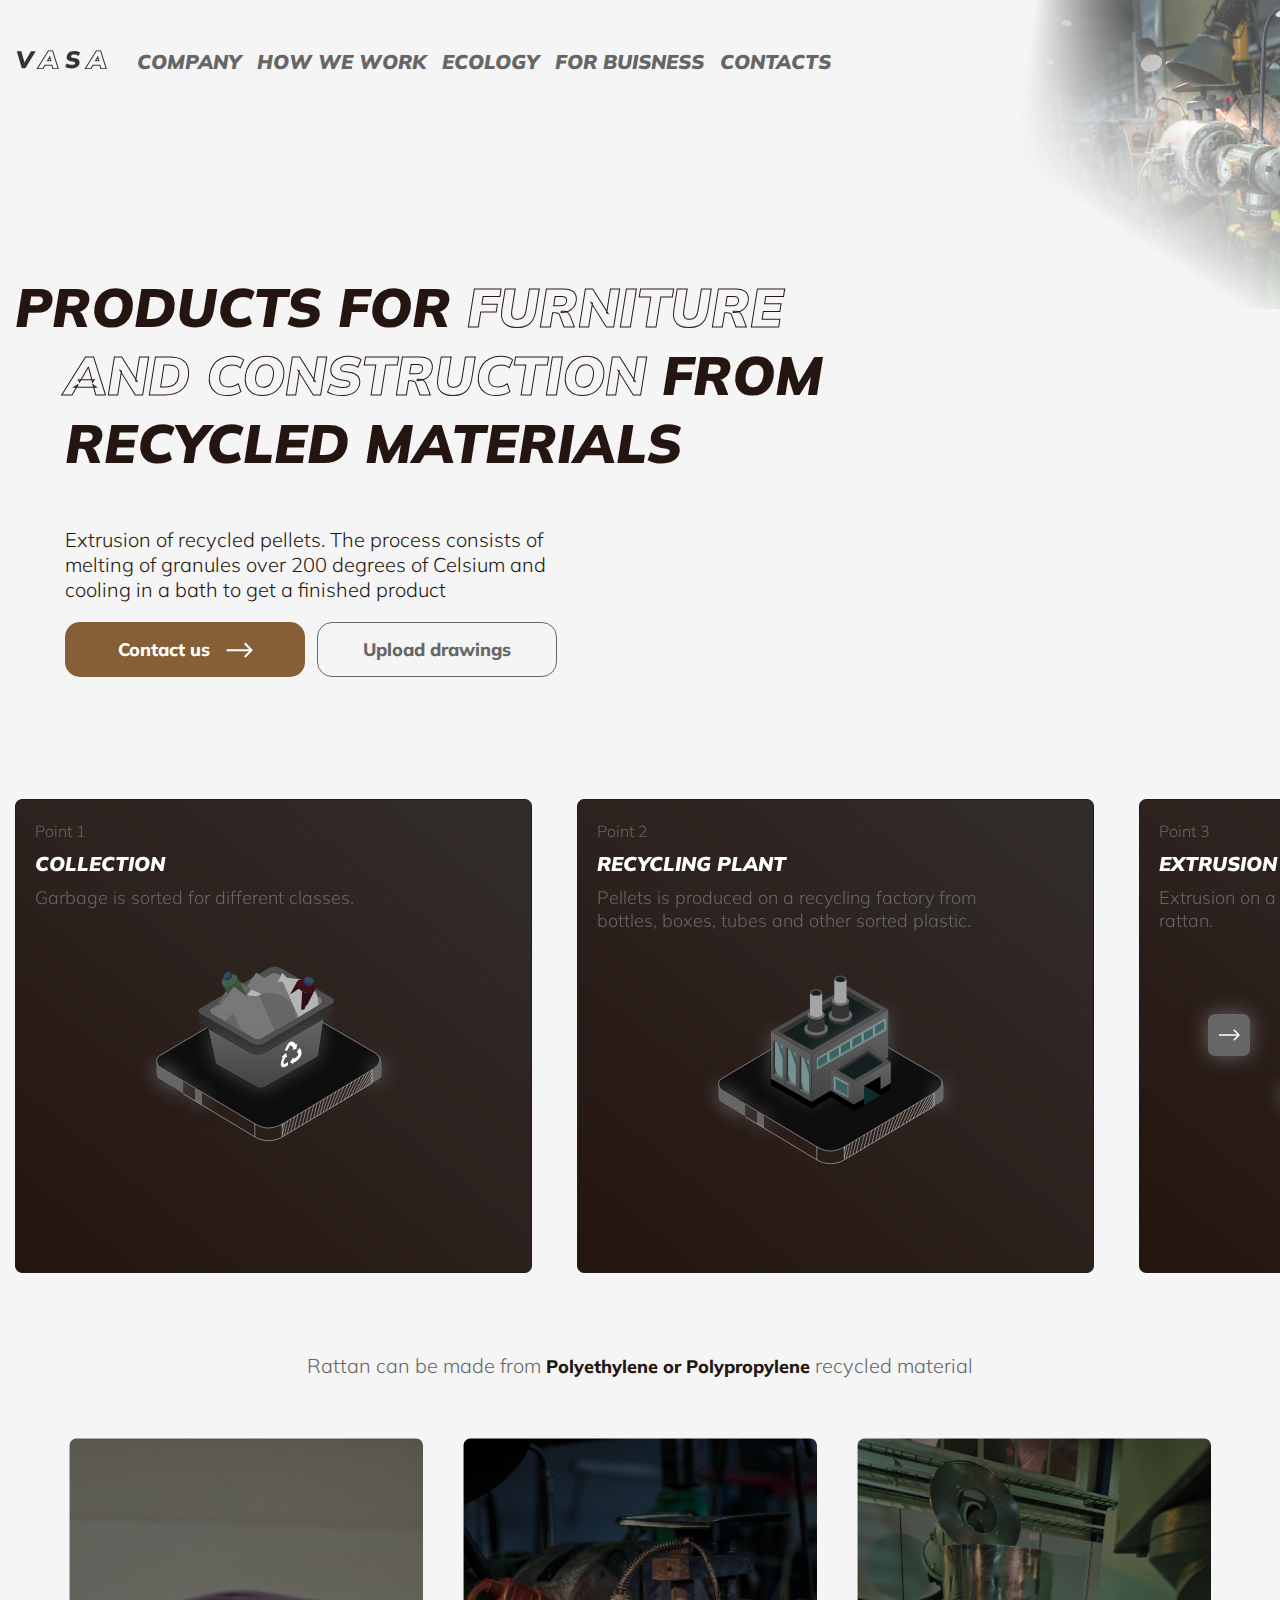
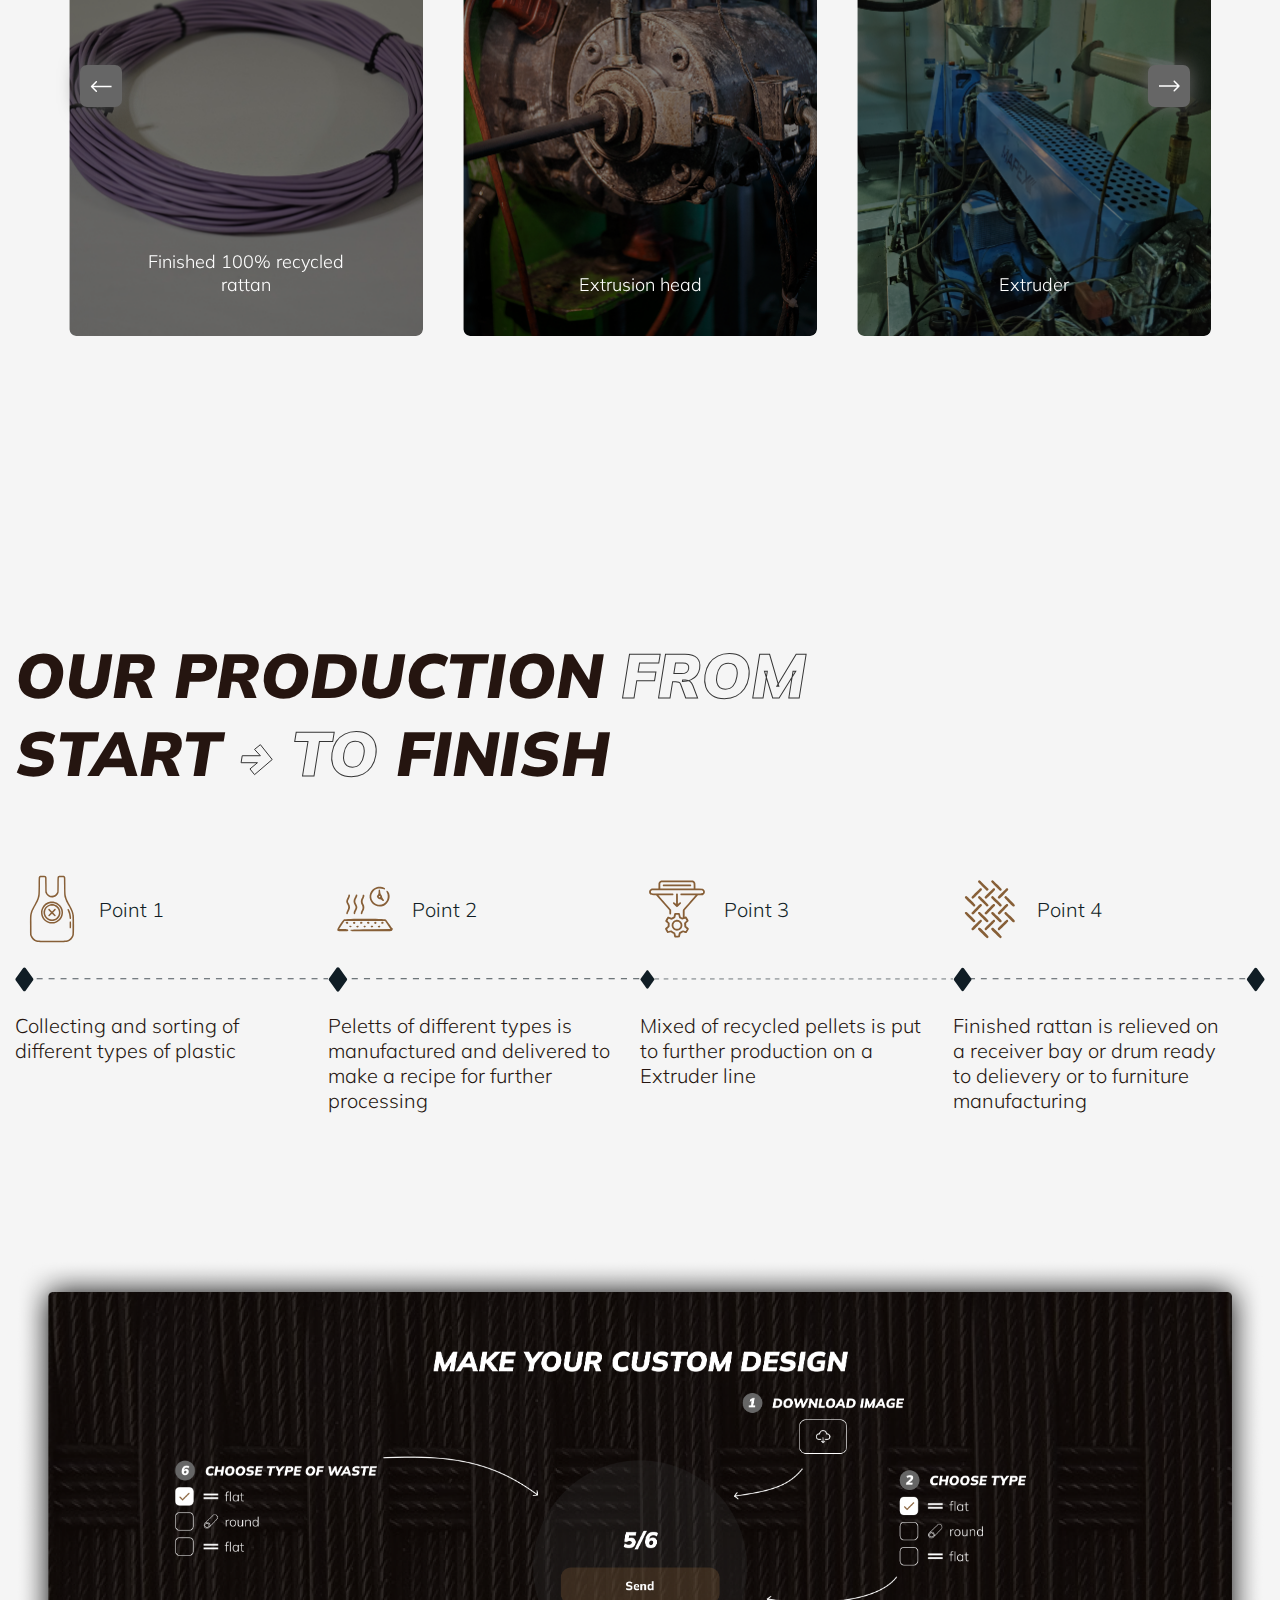
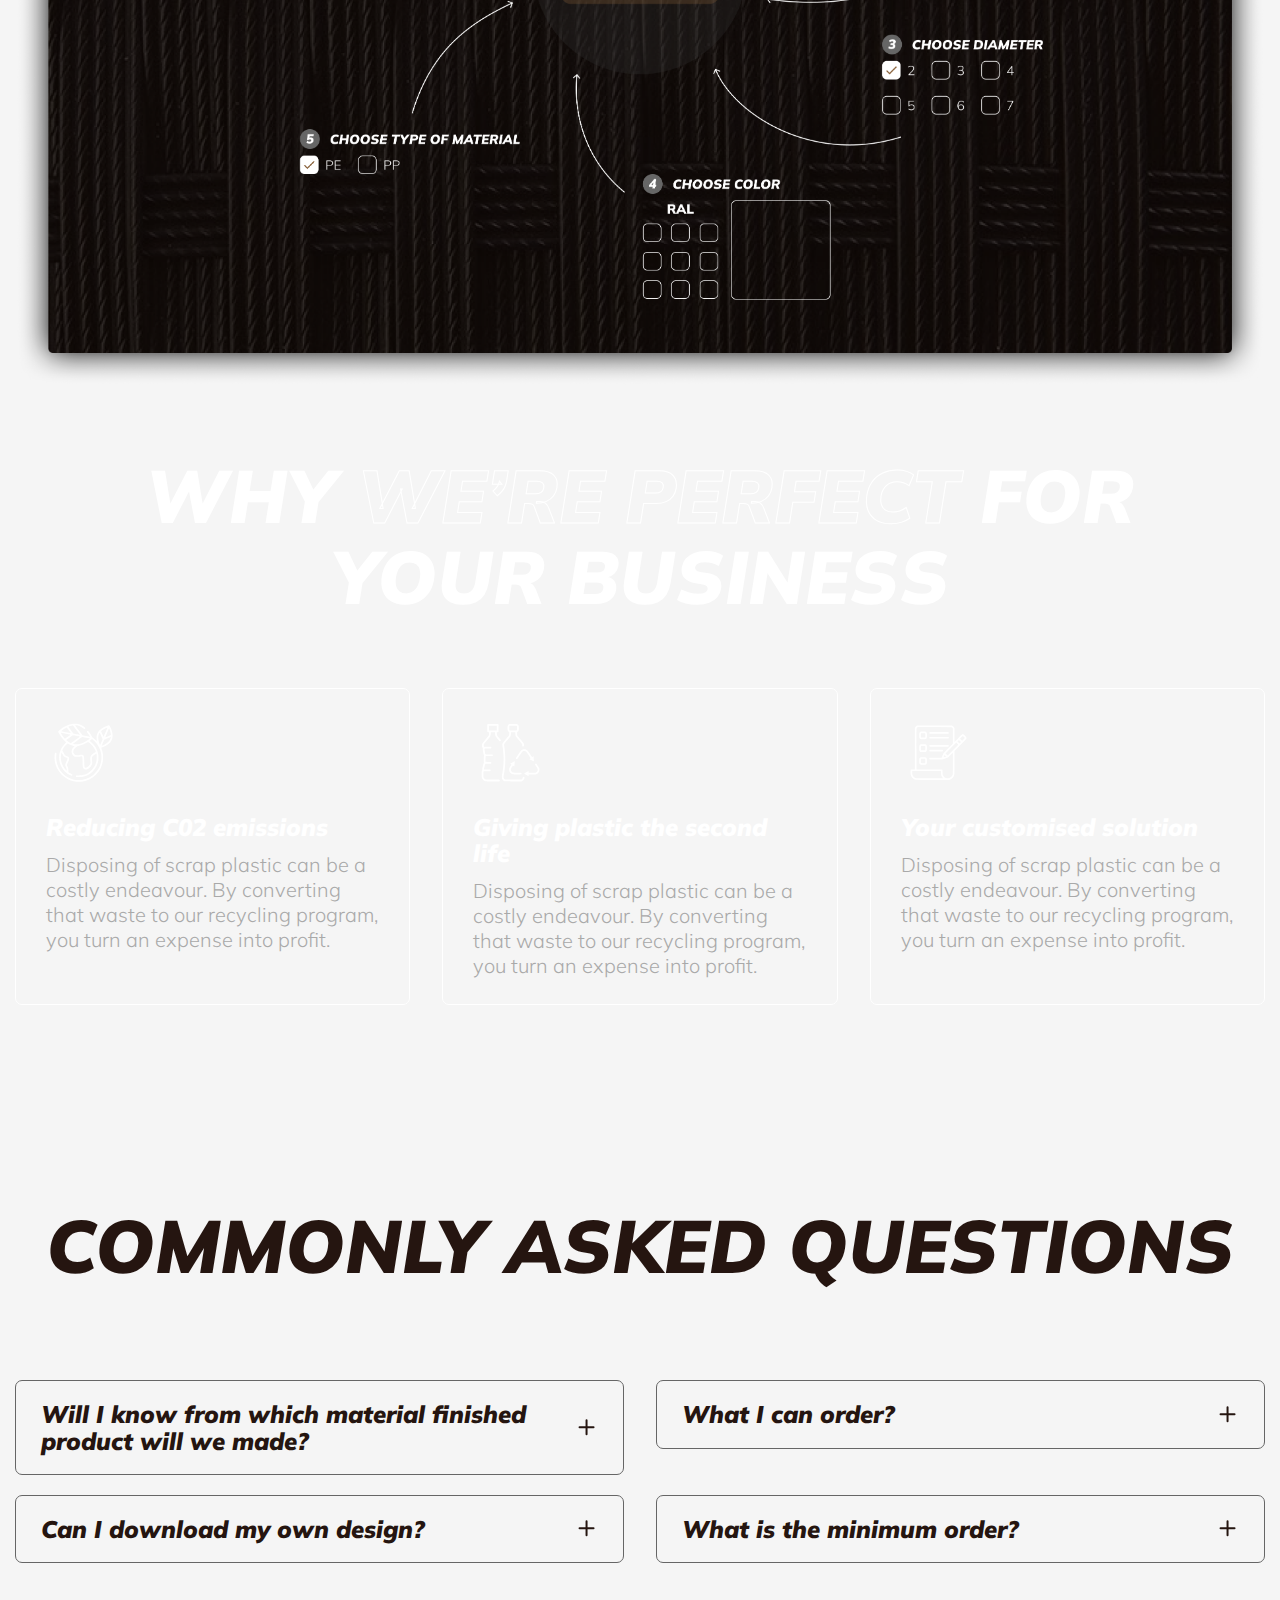
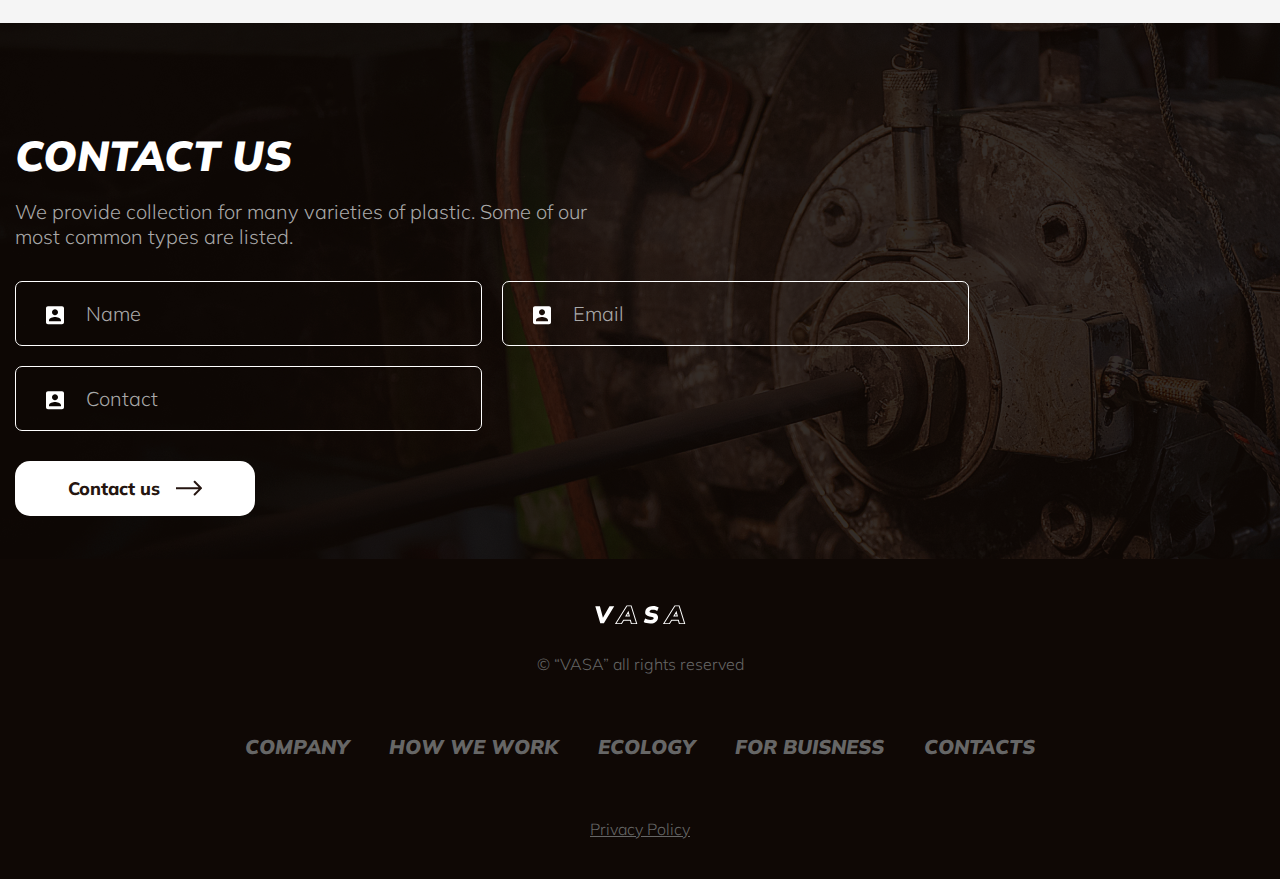
==== commit 8da3c4ca: "fix" ====
--- a/index.html
+++ b/index.html
@@ -121,25 +121,37 @@
                             <div class="swiper-wrapper">
                                 <div class="swiper-slide swiper__card">
                                     <div class="swiper__card_text text__center">
+                                        <p class="small__text white__text">Extruder</p>
+                                    </div>
+                                    <img src="img/swipercard1.png" alt="Image" class="swiper__img">
+                                </div>
+                                <div class="swiper-slide swiper__card">
+                                    <div class="swiper__card_text text__center">
+                                        <p class="small__text white__text">Finished 100% recycled rattan</p>
+                                    </div>
+                                    <img src="img/swipercard2.png" alt="Image" class="swiper__img">
+                                </div>
+                                <div class="swiper-slide swiper__card">
+                                    <div class="swiper__card_text text__center">
                                         <p class="small__text white__text">Extrusion head</p>
                                     </div>
+                                    <img src="img/swipercard3.png" alt="Image" class="swiper__img">
+                                </div>
+                                <div class="swiper-slide swiper__card">
+                                    <div class="swiper__card_text text__center">
+                                        <p class="small__text white__text">Extruder</p>
+                                    </div>
                                     <img src="img/swipercard1.png" alt="Image" class="swiper__img">
                                 </div>
                                 <div class="swiper-slide swiper__card">
                                     <div class="swiper__card_text text__center">
+                                        <p class="small__text white__text">Finished 100% recycled rattan</p>
+                                    </div>
+                                    <img src="img/swipercard2.png" alt="Image" class="swiper__img">
+                                </div>
+                                <div class="swiper-slide swiper__card">
+                                    <div class="swiper__card_text text__center">
                                         <p class="small__text white__text">Extrusion head</p>
-                                    </div>
-                                    <img src="img/swipercard1.png" alt="Image" class="swiper__img">
-                                </div>
-                                <div class="swiper-slide swiper__card">
-                                    <div class="swiper__card_text text__center">
-                                        <p class="small__text white__text">Extruder</p>
-                                    </div>
-                                    <img src="img/swipercard2.png" alt="Image" class="swiper__img">
-                                </div>
-                                <div class="swiper-slide swiper__card">
-                                    <div class="swiper__card_text text__center">
-                                        <p class="small__text white__text">Finished 100% recycled rattan</p>
                                     </div>
                                     <img src="img/swipercard3.png" alt="Image" class="swiper__img">
                                 </div>
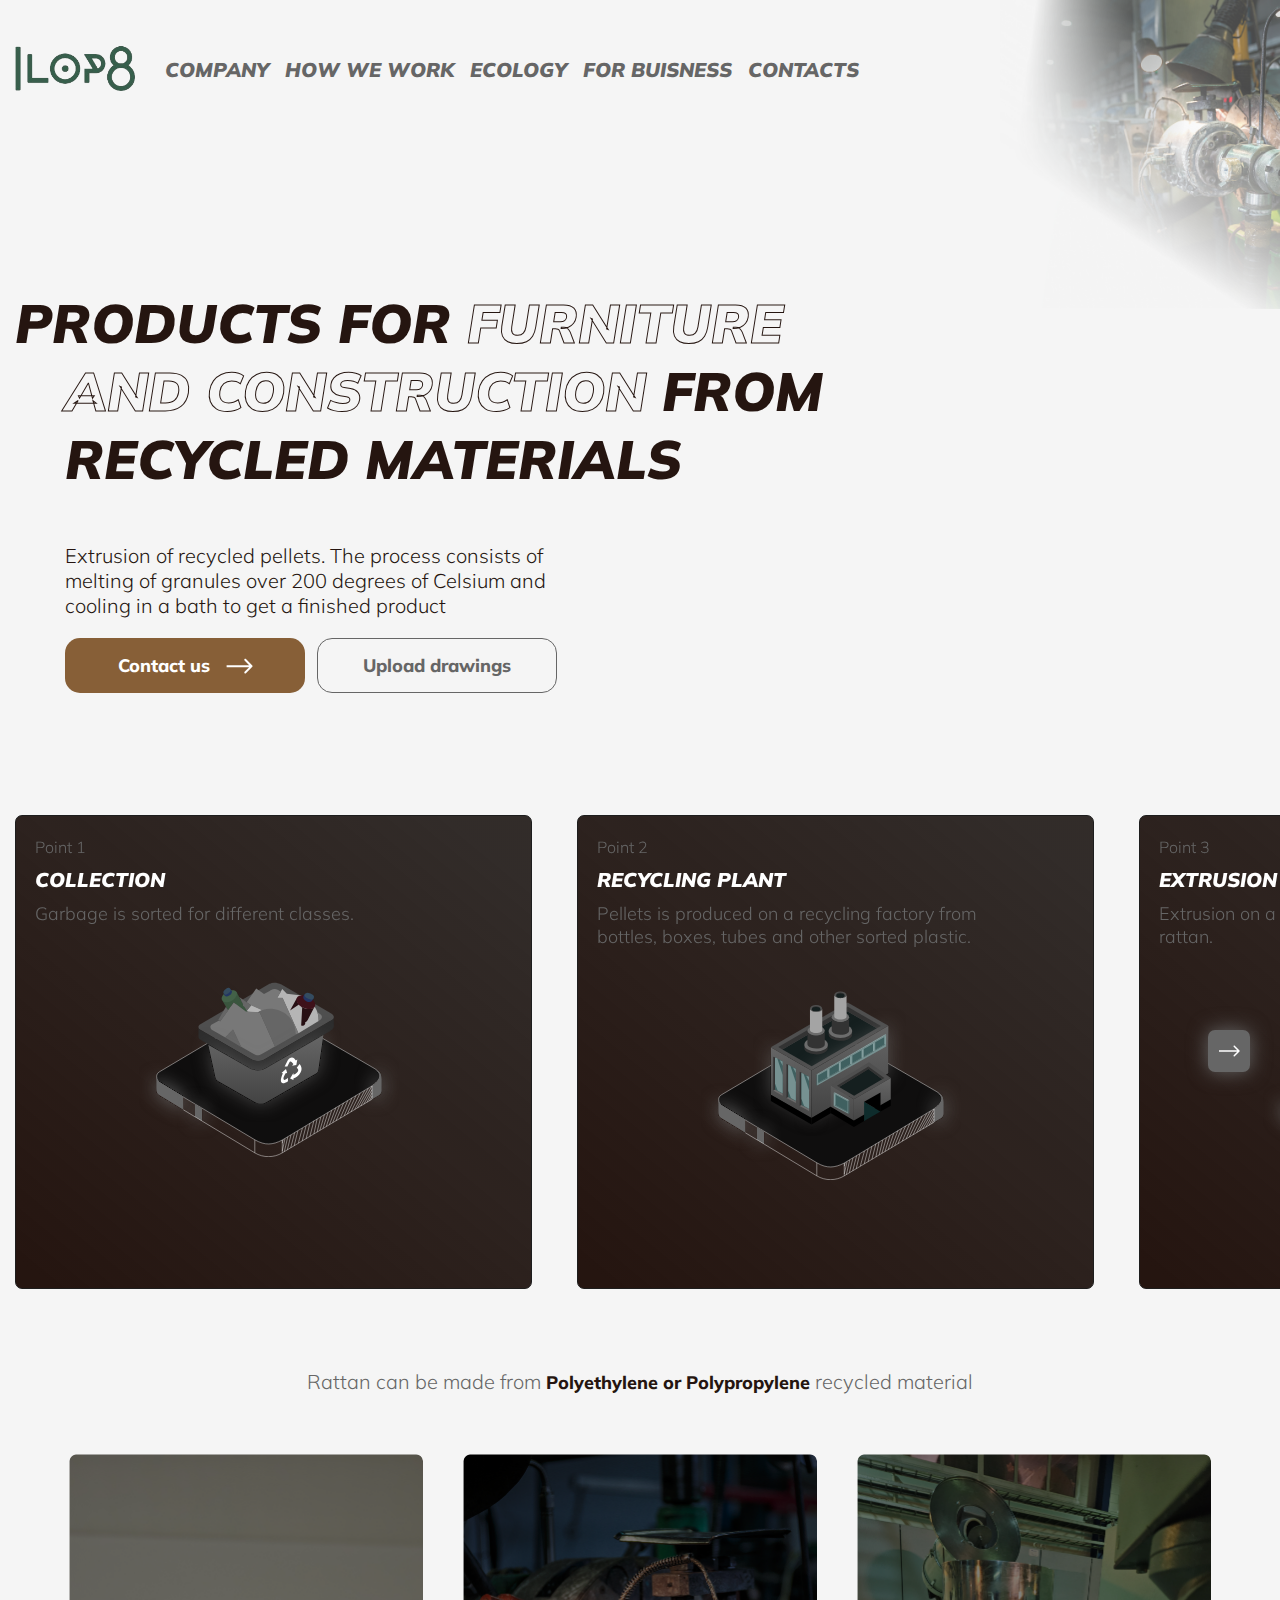
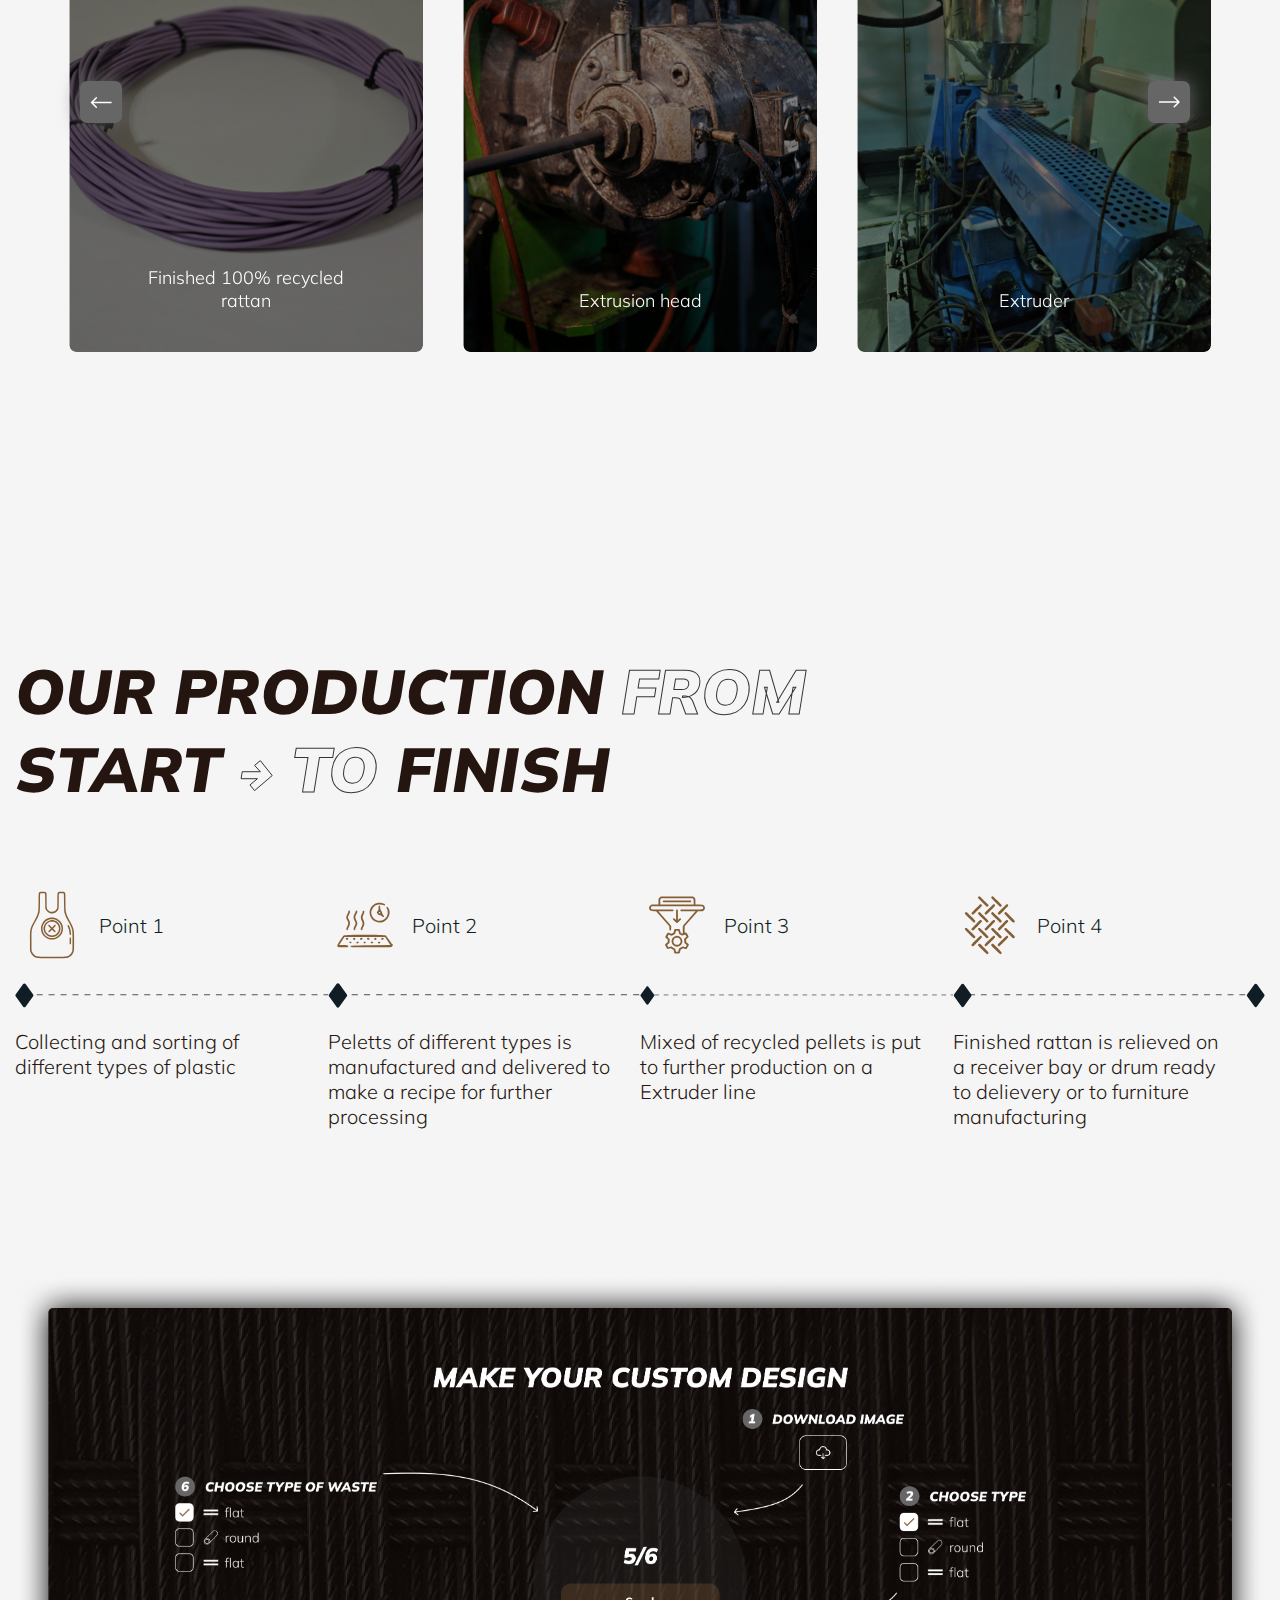
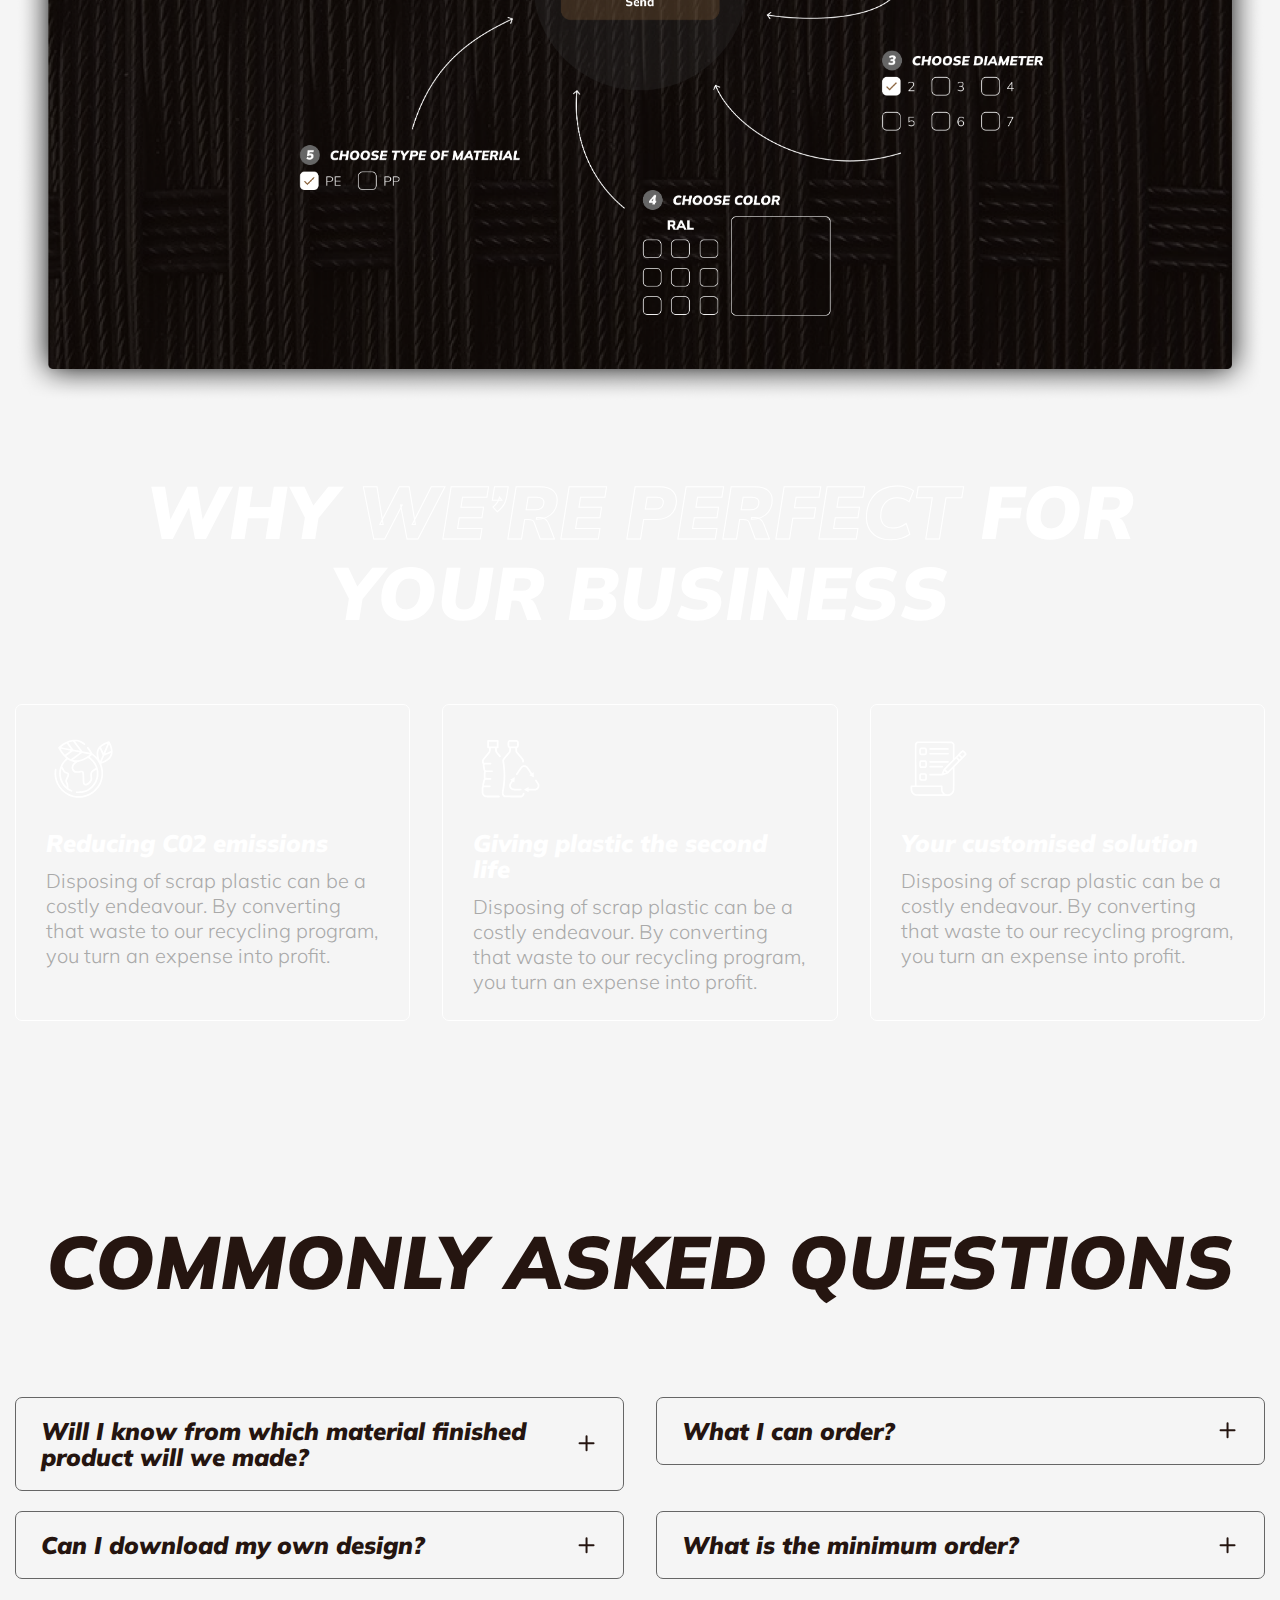
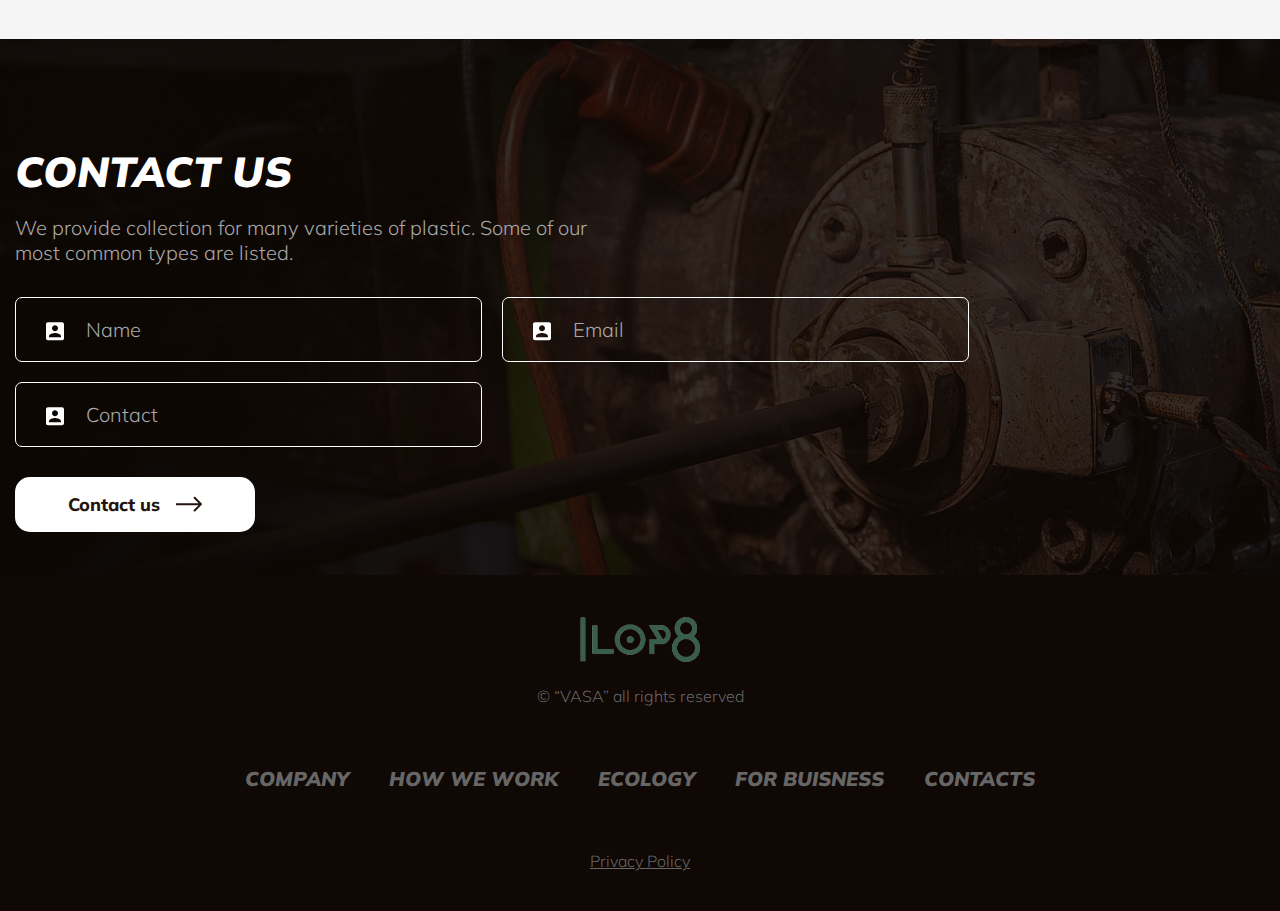
==== commit 46b70444: "fix" ====
--- a/index.html
+++ b/index.html
@@ -15,7 +15,7 @@
         <header class="header">
             <div class="container">
                 <div class="header__inner">
-                    <a href="#" class="logo"><img src="img/logoheader.svg" alt="logo" class="logoimg"></a>
+                    <a href="#" class="logo"><img src="img/logo.png" alt="logo" class="logoimg"></a>
                     <nav class="nav">
                         <a href="#company" class="header__link italic__text grey__text">COMPANY</a>
                         <a href="#how-we-work" class="header__link italic__text grey__text">HOW WE WORK</a>
@@ -334,7 +334,7 @@
         </main>
 
         <footer class="footer">
-            <a href="#" class="logo"><img src="img/logofooter.svg" alt="logo" class="logoimg"></a>
+            <a href="#" class="logo"><img src="img/logo.png" alt="logo" class="logoimg"></a>
             <p class="description grey__text mt-20">© “VASA” all rights reserved</p>
             <div class="footer__nav mt-60">
                 <a href="#company" class="header__link italic__text grey__text">COMPANY</a>
--- a/css/style.css
+++ b/css/style.css
@@ -74,7 +74,9 @@
   -webkit-appearance: none;
   margin: 0;
 }
-
+.logoimg {
+    width: 120px;
+}
 body {
     background-color: #F5F5F5;
 }
